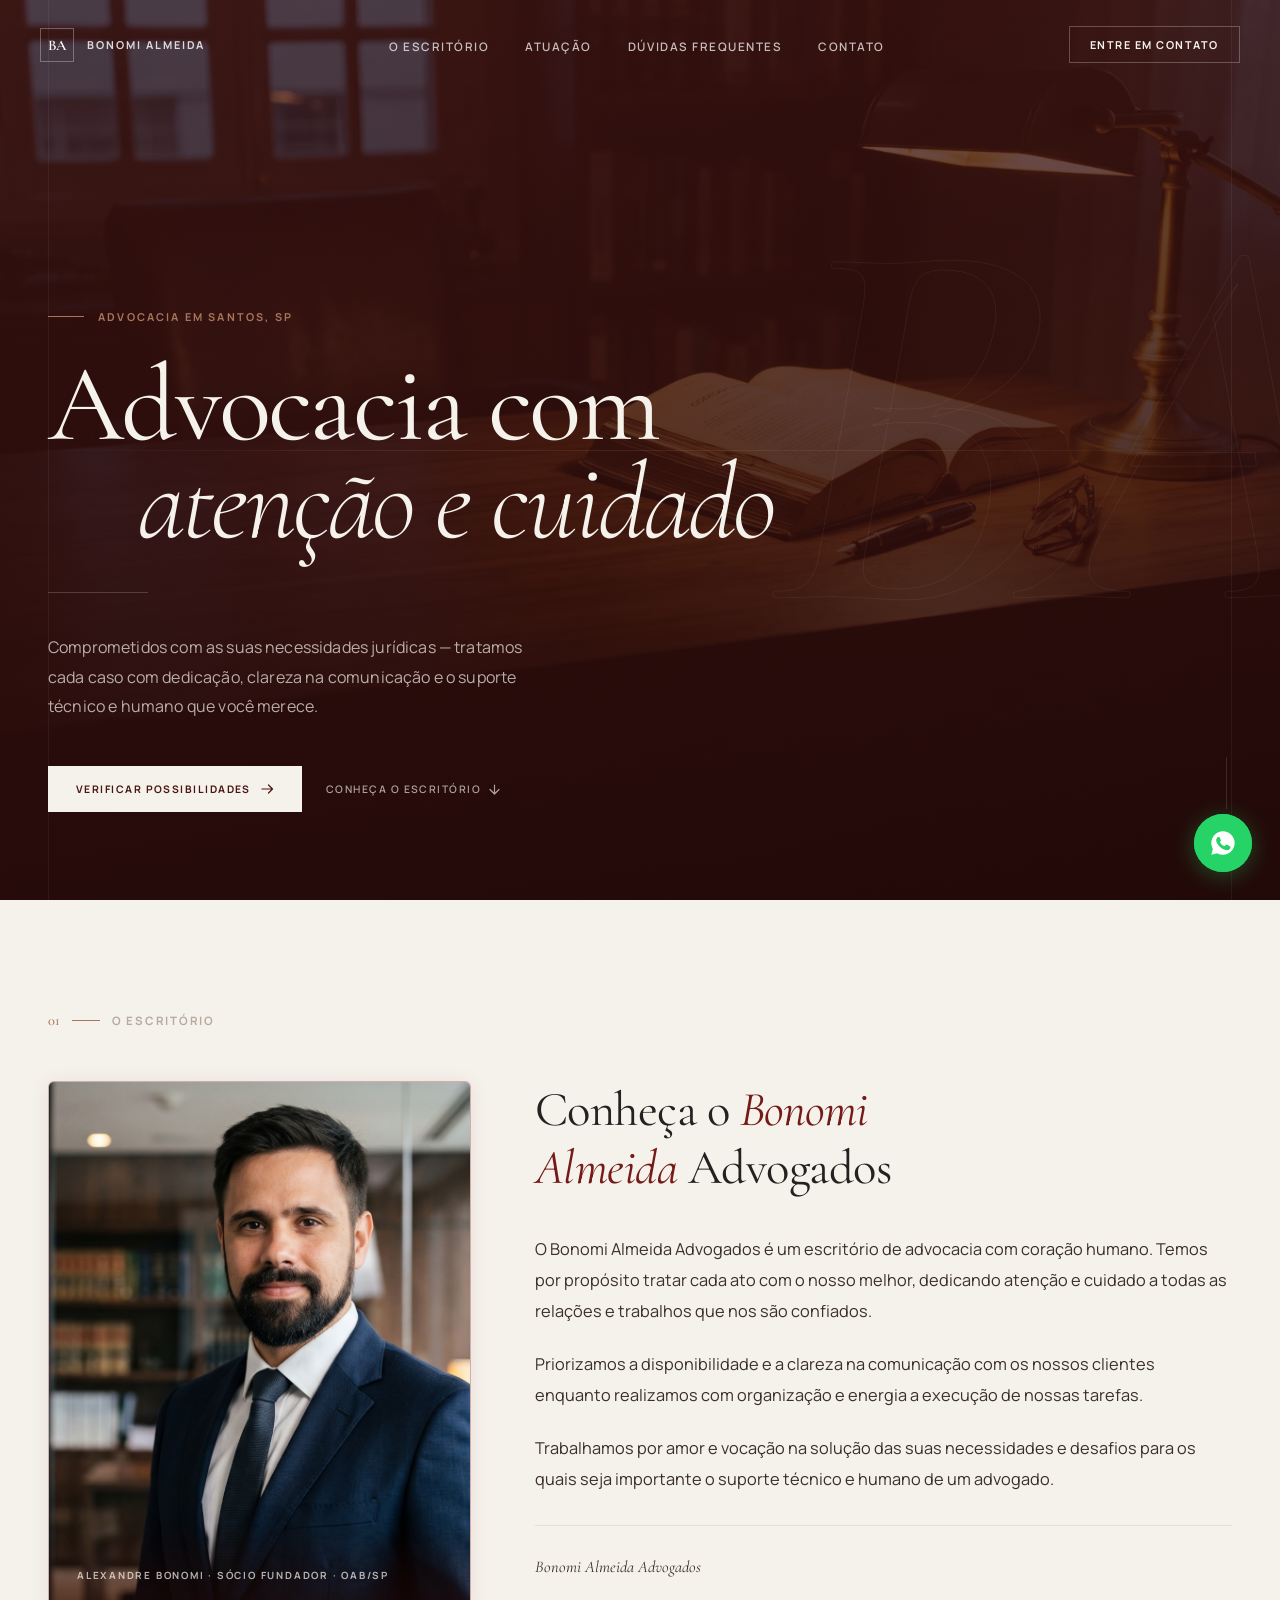
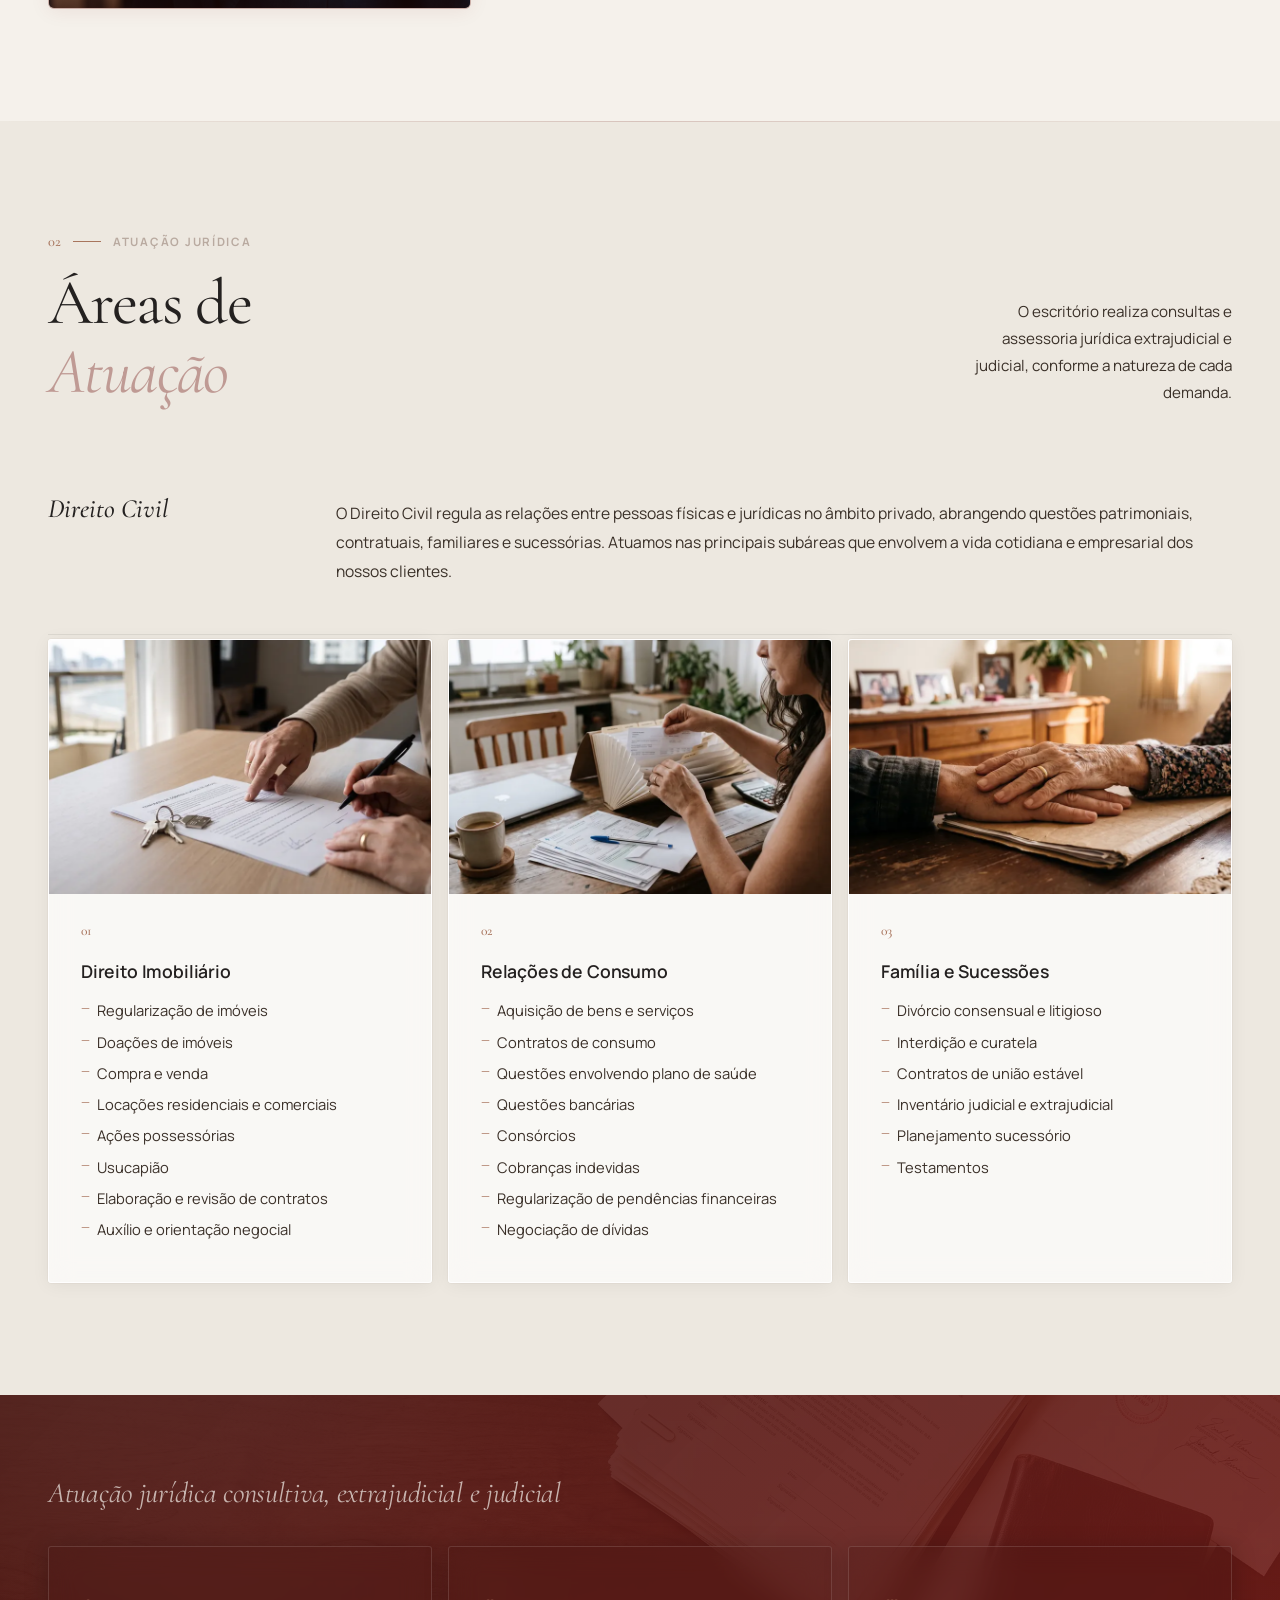
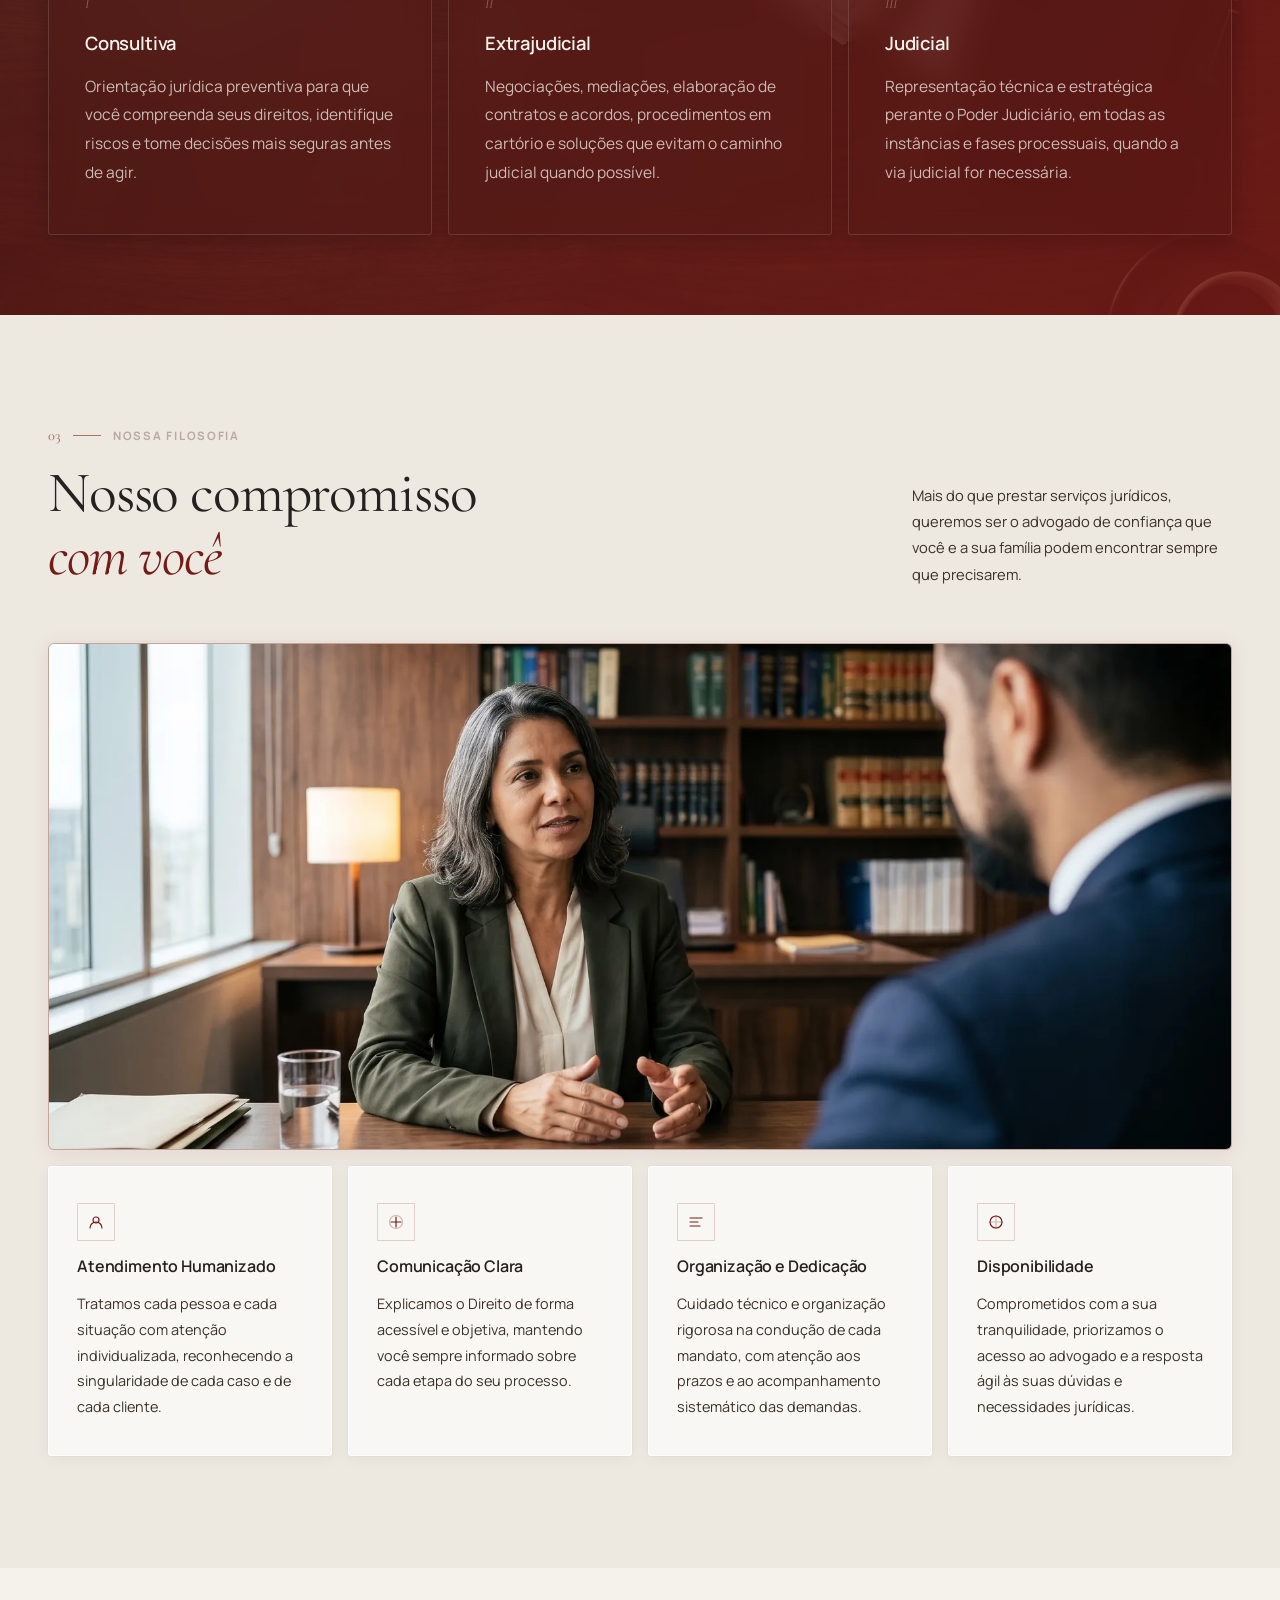
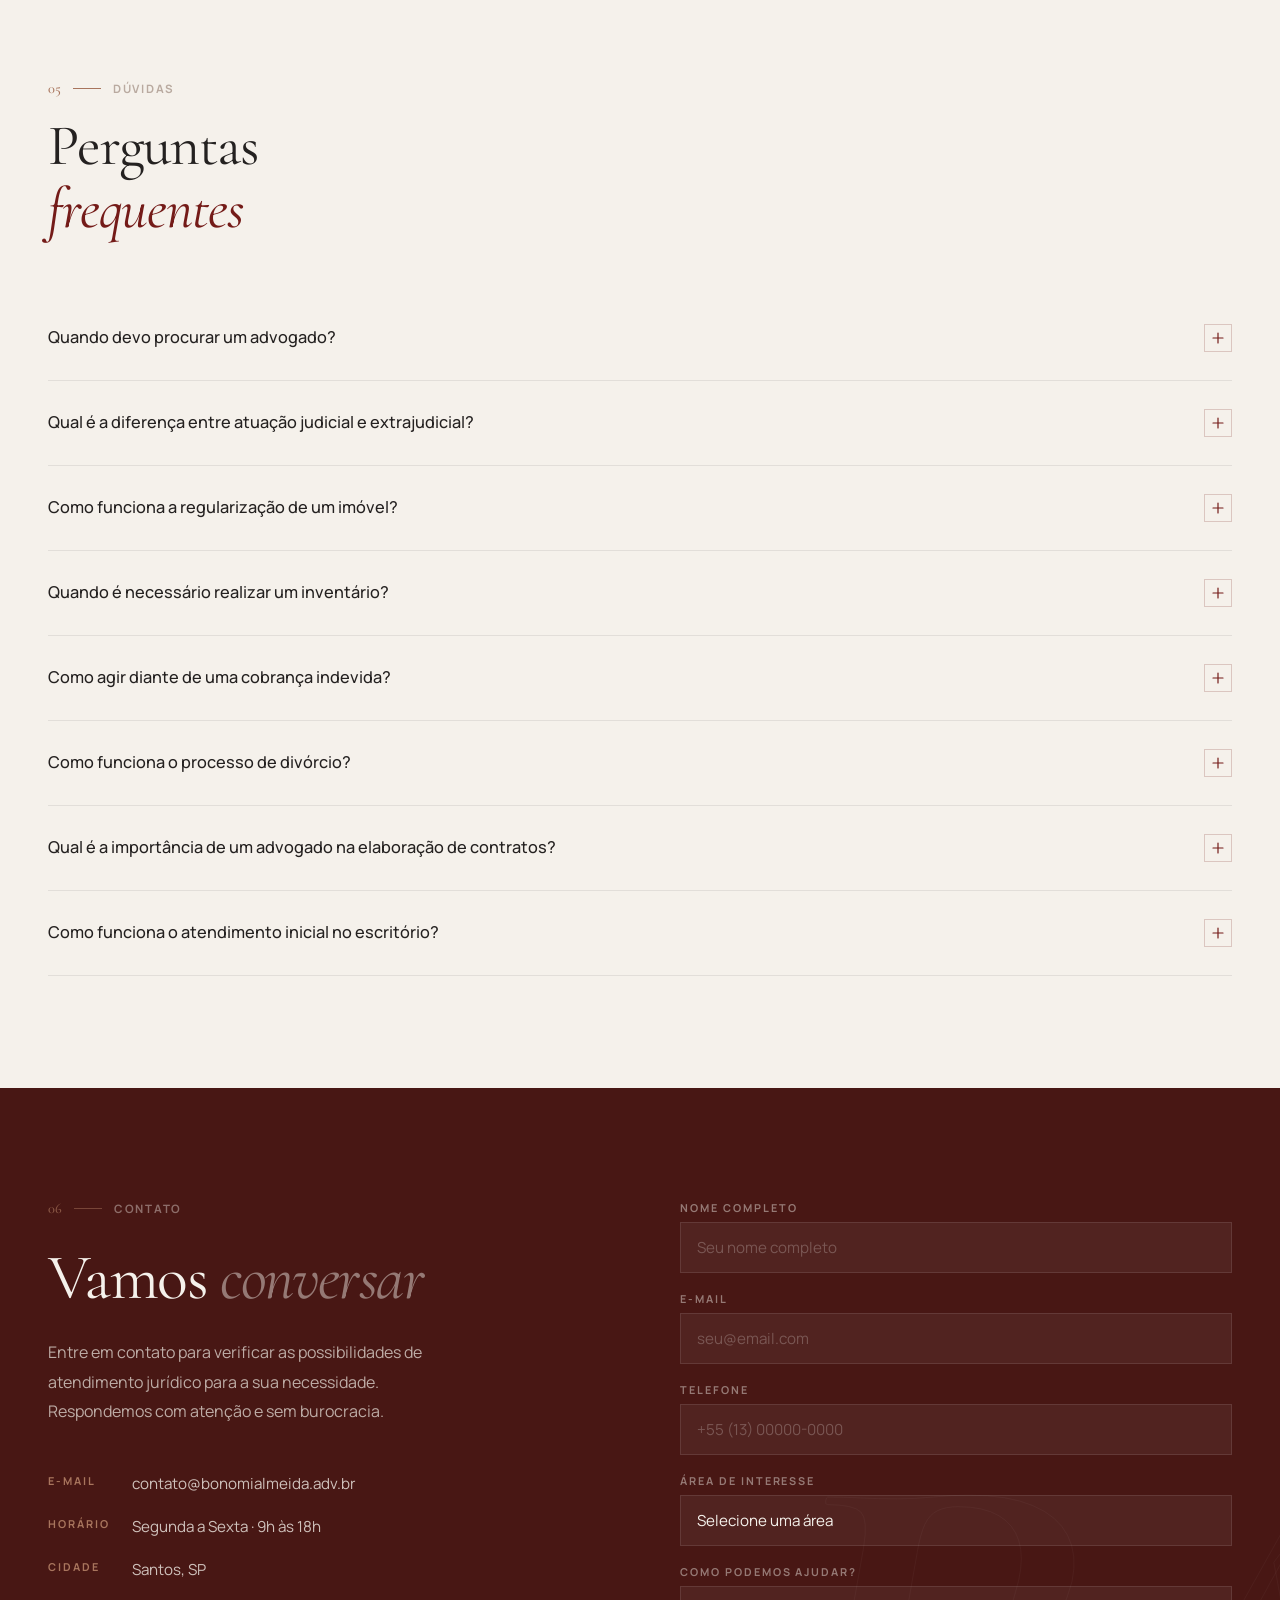
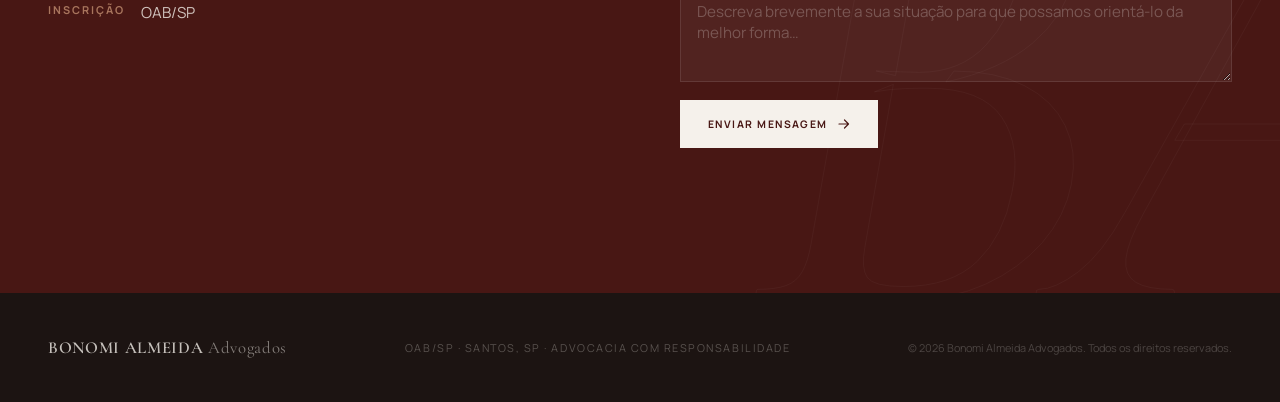
==== index.html @ c3cad50d "Inserir imagens humanizadas no hero, áreas de atuação, modalidades e compromisso - Hero e faixa de m" ====
<!DOCTYPE html>
<html lang="pt-BR">
<head>
<meta charset="UTF-8">
<meta name="viewport" content="width=device-width, initial-scale=1.0, viewport-fit=cover">
<title>Bonomi Almeida Advogados | Advocacia em Santos, SP</title>
<meta name="description" content="Bonomi Almeida Advogados — escritório de advocacia em Santos, SP. Atendimento humanizado em Direito Imobiliário, Relações de Consumo, Família, Inventário e Contratos.">
<meta name="robots" content="index, follow">
<link rel="canonical" href="https://pedrolrua013.github.io/bonomi-almeida/">
<!-- Open Graph -->
<meta property="og:type" content="website">
<meta property="og:locale" content="pt_BR">
<meta property="og:site_name" content="Bonomi Almeida Advogados">
<meta property="og:title" content="Bonomi Almeida Advogados | Advocacia em Santos, SP">
<meta property="og:description" content="Escritório de advocacia em Santos, SP com atendimento humanizado. Direito Imobiliário, Relações de Consumo, Família e Sucessões.">
<meta property="og:url" content="https://pedrolrua013.github.io/bonomi-almeida/">
<meta property="og:image" content="https://images.unsplash.com/photo-1589829545856-d10d557cf95f?w=1200&h=630&fit=crop&auto=format&q=80">
<meta property="og:image:width" content="1200">
<meta property="og:image:height" content="630">
<meta property="og:image:alt" content="Bonomi Almeida Advogados — Escritório de advocacia em Santos, SP">
<!-- Twitter Card -->
<meta name="twitter:card" content="summary_large_image">
<meta name="twitter:title" content="Bonomi Almeida Advogados | Advocacia em Santos, SP">
<meta name="twitter:description" content="Escritório de advocacia em Santos, SP com atendimento humanizado em Direito Imobiliário, Família e Sucessões.">
<meta name="twitter:image" content="https://images.unsplash.com/photo-1589829545856-d10d557cf95f?w=1200&h=630&fit=crop&auto=format&q=80">
<!-- Favicons -->
<link rel="icon" type="image/svg+xml" href="favicon.svg">
<link rel="apple-touch-icon" href="favicon.svg">
<meta name="theme-color" content="#741B18">

<link rel="preload" as="image" href="assets/hero-escritorio.webp" type="image/webp">
<link rel="preconnect" href="https://fonts.googleapis.com">
<link rel="preconnect" href="https://fonts.gstatic.com" crossorigin>
<link rel="stylesheet" href="https://fonts.googleapis.com/css2?family=Cormorant+Garamond:ital,wght@0,300;0,400;0,500;0,600;1,300;1,400;1,500;1,600&family=Manrope:wght@300;400;500;600;700&display=swap">

<style>
/* ================================
   BONOMI ALMEIDA — DESIGN SYSTEM
   Paleta: Ivory · Burgundy · Charcoal
   Tipografia: Cormorant Garamond + Manrope
   Layout: arquitetônico editorial, single-theme
================================ */
:root {
  --ivory:    #F5F1EB;
  --ivory-dk: #EDE8E0;
  --ivory-dd: #E2DAD0;
  --burg:     #741B18;
  --wine:     #481714;
  --dark:     #2A1F1E;
  --charcoal: #242120;
  --taupe:    #B9AAA0;
  --copper:   #A8755D;
  --body-txt: #3a3028;
  --white:    #ffffff;

  --display: 'Cormorant Garamond', Georgia, 'Times New Roman', serif;
  --sans:    'Manrope', -apple-system, system-ui, sans-serif;

  background: var(--ivory);
  color: var(--charcoal);
  color-scheme: light;
}

*, *::before, *::after { box-sizing: border-box; margin: 0; padding: 0; }
html { scroll-behavior: smooth; }
body {
  font-family: var(--sans);
  background: var(--ivory);
  color: var(--charcoal);
  overflow-x: hidden;
  -webkit-font-smoothing: antialiased;
}
img { max-width: 100%; display: block; }

/* Status-bar painting under fixed nav */
body::before {
  content: '';
  position: fixed;
  inset: 0 0 auto;
  height: env(safe-area-inset-top, 0px);
  background: var(--wine);
  z-index: 200;
}

/* ——————————————————————————
   NAV
—————————————————————————— */
.nav {
  position: fixed;
  top: env(safe-area-inset-top, 0px);
  left: 0; right: 0;
  z-index: 100;
  padding: 26px max(40px, env(safe-area-inset-left, 0px));
  display: flex;
  align-items: center;
  justify-content: space-between;
  transition: background .55s cubic-bezier(.4,0,.2,1), padding .35s ease, box-shadow .55s ease;
}
.nav.scrolled {
  background: var(--wine);
  padding-block: 16px;
  box-shadow: 0 1px 0 rgba(255,255,255,.06);
}
.nav-logo {
  display: flex; align-items: center; gap: 13px;
  text-decoration: none;
  opacity: 0;
  animation: fadeIn .8s ease .2s forwards;
}
.nav-monogram {
  width: 34px; height: 34px;
  border: 1px solid rgba(255,255,255,.3);
  display: grid; place-items: center;
  font-family: var(--display);
  font-size: .92rem; font-weight: 600;
  color: var(--white); letter-spacing: -.01em; flex-shrink: 0;
}
.nav-name {
  font-family: var(--sans);
  font-size: .68rem; font-weight: 700;
  letter-spacing: .18em; text-transform: uppercase;
  color: rgba(255,255,255,.82);
}
.nav-links {
  display: flex; align-items: center; gap: 36px; list-style: none;
  opacity: 0; animation: fadeIn .8s ease .4s forwards;
}
.nav-links a {
  font-size: .73rem; font-weight: 600;
  letter-spacing: .13em; text-transform: uppercase;
  color: rgba(255,255,255,.72); text-decoration: none;
  transition: color .3s;
}
.nav-links a:hover { color: var(--white); }
.nav-contact {
  display: inline-flex; align-items: center; gap: 9px;
  font-size: .68rem; font-weight: 700;
  letter-spacing: .14em; text-transform: uppercase;
  color: var(--ivory);
  border: 1px solid rgba(255,255,255,.25);
  padding: 10px 20px; text-decoration: none;
  transition: all .3s;
  opacity: 0; animation: fadeIn .8s ease .5s forwards;
}
.nav-contact:hover { background: var(--ivory); color: var(--wine); border-color: var(--ivory); }
.nav-burger {
  display: none; flex-direction: column; gap: 5px;
  cursor: pointer; padding: 4px;
  background: none; border: none;
}
.nav-burger span { width: 22px; height: 1px; background: var(--white); display: block; transition: all .3s; }

/* ——————————————————————————
   HERO
—————————————————————————— */
.hero {
  position: relative;
  min-height: 100svh;
  background:
    linear-gradient(170deg, rgba(72,23,20,.70) 0%, rgba(36,10,9,.94) 100%),
    url('assets/hero-escritorio.webp') 72% center/cover no-repeat;
  display: flex; flex-direction: column; justify-content: flex-end;
  overflow: hidden;
  padding: 0 max(48px, env(safe-area-inset-left, 0px));
  padding-bottom: 88px;
}
.hero::before {
  content: '';
  position: absolute; top: 0; bottom: 0;
  left: max(48px, env(safe-area-inset-left, 0px));
  width: 1px; background: rgba(255,255,255,.055);
}
.hero::after {
  content: '';
  position: absolute; top: 0; bottom: 0;
  right: max(48px, env(safe-area-inset-right, 0px));
  width: 1px; background: rgba(255,255,255,.055);
}
.hero-bg-type {
  position: absolute; top: 50%; right: -4%;
  transform: translateY(-55%);
  font-family: var(--display);
  font-size: clamp(260px, 42vw, 680px);
  font-weight: 600; font-style: italic;
  color: transparent;
  -webkit-text-stroke: 1px rgba(255,255,255,.055);
  line-height: .88; letter-spacing: -.05em;
  user-select: none; pointer-events: none;
  opacity: 0;
  animation: bgReveal 2.2s cubic-bezier(.4,0,.2,1) .1s forwards;
}
@keyframes bgReveal {
  0%   { opacity: 0; transform: translateY(-55%) scale(.92); }
  100% { opacity: 1; transform: translateY(-55%) scale(1); }
}
.hero-accent-line {
  position: absolute; top: 50%; left: 0; right: 0;
  height: 1px;
  background: linear-gradient(90deg, transparent 0%, rgba(168,117,93,.18) 30%, rgba(168,117,93,.18) 70%, transparent 100%);
  transform-origin: left; transform: scaleX(0);
  animation: lineReveal 1.4s cubic-bezier(.4,0,.2,1) 1s forwards;
}
@keyframes lineReveal { to { transform: scaleX(1); } }

.hero-content { position: relative; z-index: 2; max-width: 960px; }

.hero-eyebrow {
  display: flex; align-items: center; gap: 14px; margin-bottom: 32px;
  opacity: 0; animation: slideUp .8s ease .55s forwards;
}
.eyebrow-bar { width: 36px; height: 1px; background: var(--copper); }
.eyebrow-text {
  font-size: .68rem; font-weight: 700;
  letter-spacing: .2em; text-transform: uppercase; color: var(--copper);
}

.hero-headline {
  font-family: var(--display);
  font-size: clamp(3.2rem, 8.5vw, 8rem);
  font-weight: 400; line-height: .9;
  color: var(--ivory); letter-spacing: -.025em;
  text-wrap: balance;
  opacity: 0; animation: slideUp 1.1s cubic-bezier(.4,0,.2,1) .7s forwards;
}
.hero-headline em {
  font-style: italic; font-weight: 300;
  display: block;
  padding-left: clamp(2rem, 7vw, 9rem);
}

.hero-rule {
  width: 100px; height: 1px;
  background: rgba(255,255,255,.18);
  margin: 40px 0;
  opacity: 0; animation: slideUp .8s ease .9s forwards;
}
.hero-body {
  max-width: 500px;
  font-size: 1rem; font-weight: 400;
  line-height: 1.85; color: rgba(245,241,235,.70);
  letter-spacing: .01em;
  opacity: 0; animation: slideUp .8s ease 1s forwards;
}
.hero-cta {
  display: flex; align-items: center; gap: 24px;
  margin-top: 44px;
  opacity: 0; animation: slideUp .8s ease 1.1s forwards;
  flex-wrap: wrap;
}
.btn-fill {
  display: inline-flex; align-items: center; gap: 10px;
  font-size: .65rem; font-weight: 700;
  letter-spacing: .14em; text-transform: uppercase;
  color: var(--wine); background: var(--ivory);
  padding: 16px 28px; text-decoration: none;
  transition: background .3s, transform .3s;
}
.btn-fill:hover { background: var(--white); transform: translateY(-1px); }
.btn-ghost-hero {
  display: inline-flex; align-items: center; gap: 8px;
  font-size: .65rem; font-weight: 600;
  letter-spacing: .14em; text-transform: uppercase;
  color: rgba(245,241,235,.65); text-decoration: none;
  transition: color .3s;
}
.btn-ghost-hero:hover { color: var(--ivory); }

.hero-scroll {
  position: absolute;
  right: max(48px, env(safe-area-inset-right, 0px)); bottom: 40px;
  display: flex; flex-direction: column; align-items: center; gap: 10px;
  opacity: 0; animation: fadeIn .8s ease 1.4s forwards;
}
.scroll-label {
  font-size: .52rem; letter-spacing: .22em;
  text-transform: uppercase; color: rgba(255,255,255,.28);
  writing-mode: vertical-rl;
}
.scroll-track {
  width: 1px; height: 52px;
  background: rgba(255,255,255,.12);
  position: relative; overflow: hidden;
}
.scroll-track::after {
  content: '';
  position: absolute; top: -100%; left: 0;
  width: 100%; height: 100%; background: var(--copper);
  animation: trackPulse 2s ease-in-out 1.6s infinite;
}
@keyframes trackPulse { 0%{top:-100%} 100%{top:100%} }
@keyframes slideUp {
  from { opacity: 0; transform: translateY(28px); }
  to   { opacity: 1; transform: translateY(0); }
}
@keyframes fadeIn { from{opacity:0} to{opacity:1} }

/* ——————————————————————————
   LAYOUT UTILITIES
—————————————————————————— */
.band {
  padding-block: 112px;
  padding-left:  max(48px, env(safe-area-inset-left, 0px));
  padding-right: max(48px, env(safe-area-inset-right, 0px));
}
.band--sm { padding-block: 80px; }
.inner { max-width: 1200px; margin-inline: auto; }

.sec-label {
  display: flex; align-items: center; gap: 12px; margin-bottom: 0;
}
.sec-num {
  font-family: var(--display);
  font-size: .9rem; font-weight: 500; color: var(--copper);
}
.sec-rule { width: 28px; height: 1px; background: var(--copper); }
.sec-tag {
  font-size: .72rem; font-weight: 700;
  letter-spacing: .15em; text-transform: uppercase; color: var(--taupe);
}

/* ——————————————————————————
   ABOUT
—————————————————————————— */
.about { background: var(--ivory); }

.about-grid {
  display: grid;
  grid-template-columns: 1fr 1.65fr;
  gap: 64px; align-items: start;
  margin-top: 52px;
}

/* About photo panel */
.about-visual {
  position: relative; overflow: hidden;
  aspect-ratio: 4/5; max-height: 560px;
  background: var(--ivory-dk);
  border: 1px solid rgba(116,27,24,.28);
  border-radius: 6px;
  box-shadow: 0 2px 20px rgba(116,27,24,.08);
}
.about-visual img {
  width: 100%; height: 100%;
  object-fit: cover; object-position: 68% 12%;
  display: block;
  transition: transform .7s cubic-bezier(.4,0,.2,1);
}
.about-visual:hover img { transform: scale(1.04); }
.about-visual-caption {
  position: absolute; bottom: 0; left: 0; right: 0;
  padding: 40px 28px 24px;
  background: linear-gradient(to top, rgba(36,10,9,.6) 0%, transparent 100%);
  z-index: 1;
}
.about-visual-tag {
  font-size: .62rem; font-weight: 700;
  letter-spacing: .18em; text-transform: uppercase;
  color: rgba(245,241,235,.72);
}

.about-right { display: flex; flex-direction: column; gap: 0; }
.about-quote {
  font-family: var(--display);
  font-size: clamp(2.2rem, 3.8vw, 3.4rem);
  font-weight: 400; line-height: 1.2;
  color: var(--charcoal); letter-spacing: -.01em;
  text-wrap: balance;
}
.about-quote em { font-style: italic; color: var(--burg); }

.about-copy { display: flex; flex-direction: column; gap: 22px; margin-top: 36px; }
.about-copy p {
  font-size: 1.02rem; line-height: 1.9; color: var(--body-txt);
}
.about-sig {
  margin-top: 8px; padding-top: 26px;
  border-top: 1px solid rgba(185,170,160,.28);
  font-family: var(--display);
  font-size: 1.05rem; font-style: italic; color: var(--charcoal);
}

/* ——————————————————————————
   ATUAÇÃO
—————————————————————————— */
.practice { background: var(--ivory-dk); position: relative; overflow: hidden; }
.practice::before {
  content: '';
  position: absolute; top: 0; left: 0; right: 0; height: 1px;
  background: linear-gradient(90deg, transparent, rgba(116,27,24,.18), transparent);
}

.practice-hd {
  display: flex; justify-content: space-between; align-items: flex-end;
  margin-bottom: 52px; flex-wrap: wrap; gap: 24px;
}
.practice-title {
  font-family: var(--display);
  font-size: clamp(2.6rem, 5vw, 4.4rem);
  font-weight: 400; color: var(--charcoal);
  line-height: 1.08; letter-spacing: -.025em; text-wrap: balance;
}
.practice-title em { font-style: italic; color: rgba(116,27,24,.38); }
.practice-intro {
  max-width: 280px; font-size: .95rem; line-height: 1.78;
  color: var(--body-txt); text-align: right;
}

/* H3 Civil intro block */
.civil-intro {
  padding: 36px 0 48px;
  border-bottom: 1px solid rgba(0,0,0,.07);
  margin-bottom: 0;
}
.civil-intro-inner {
  display: grid; grid-template-columns: 240px 1fr; gap: 48px; align-items: start;
}
.civil-heading {
  font-family: var(--display);
  font-size: 1.65rem; font-weight: 500; font-style: italic;
  color: var(--charcoal);
  line-height: 1.1;
}
.civil-desc {
  font-size: .98rem; line-height: 1.85;
  color: var(--body-txt);
  padding-top: 4px;
}

/* H4 practice grid */
.practice-list {
  display: grid; grid-template-columns: repeat(3, 1fr);
  gap: 16px; margin-top: 4px;
}
.pa-item {
  padding: 40px 32px;
  background: rgba(255,255,255,.68);
  backdrop-filter: blur(12px);
  -webkit-backdrop-filter: blur(12px);
  border: 1px solid rgba(255,255,255,.88);
  box-shadow: 0 2px 18px rgba(0,0,0,.06), 0 0 0 0.5px rgba(185,170,160,.18);
  border-radius: 3px;
  transition: background .35s, box-shadow .35s, transform .3s;
  cursor: default; position: relative;
}
.pa-item::after {
  content: '';
  position: absolute; bottom: 0; left: 0; right: 0;
  height: 0; background: var(--burg);
  border-radius: 0 0 3px 3px;
  transition: height .4s cubic-bezier(.4,0,.2,1);
}
.pa-item:hover {
  background: rgba(255,255,255,.92);
  box-shadow: 0 6px 28px rgba(0,0,0,.1), 0 0 0 0.5px rgba(116,27,24,.15);
  transform: translateY(-3px);
}
.pa-item:hover::after { height: 3px; }

.pa-media {
  margin: -40px -32px 28px;
  aspect-ratio: 3/2; overflow: hidden;
  border-radius: 3px 3px 0 0;
  background: var(--ivory-dd);
}
.pa-media img {
  width: 100%; height: 100%;
  object-fit: cover; display: block;
  transition: transform .7s cubic-bezier(.4,0,.2,1);
}
.pa-item:hover .pa-media img { transform: scale(1.04); }

.pa-num {
  font-family: var(--display);
  font-size: .85rem; font-weight: 500; color: var(--copper);
  margin-bottom: 22px; display: block;
}
.pa-name {
  font-family: var(--sans);
  font-size: 1.1rem; font-weight: 600;
  color: var(--charcoal); line-height: 1.2; margin-bottom: 14px;
  letter-spacing: -.01em;
}
.pa-list {
  list-style: none; display: flex; flex-direction: column; gap: 7px;
  margin-top: 16px;
}
.pa-list li {
  font-size: .92rem; line-height: 1.65;
  color: var(--body-txt);
  padding-left: 16px; position: relative;
}
.pa-list li::before {
  content: '—';
  position: absolute; left: 0;
  color: var(--copper);
  font-size: .72rem;
}

/* ——————————————————————————
   ATUAÇÃO CONSULTIVA STRIP
—————————————————————————— */
.modalities {
  background:
    linear-gradient(135deg, rgba(72,23,20,.92) 0%, rgba(116,27,24,.88) 100%),
    url('assets/modalidades-mesa.webp') center/cover no-repeat;
}
.mod-grid {
  display: grid; grid-template-columns: repeat(3, 1fr); gap: 16px;
}
.mod-item {
  background: rgba(72,23,20,.32);
  backdrop-filter: blur(14px);
  -webkit-backdrop-filter: blur(14px);
  border: 1px solid rgba(255,255,255,.13);
  box-shadow: 0 4px 24px rgba(0,0,0,.22);
  border-radius: 3px;
  padding: 48px 36px;
  transition: background .3s, transform .3s, box-shadow .3s;
}
.mod-item:hover {
  background: rgba(72,23,20,.52);
  transform: translateY(-3px);
  box-shadow: 0 8px 32px rgba(0,0,0,.32);
}
.mod-num {
  font-family: var(--display);
  font-size: .85rem; font-weight: 500; font-style: italic;
  color: rgba(168,117,93,.72); margin-bottom: 20px; display: block;
}
.mod-name {
  font-family: var(--sans);
  font-size: 1.15rem; font-weight: 600;
  color: var(--ivory); line-height: 1.2; margin-bottom: 18px;
  letter-spacing: -.01em;
}
.mod-desc {
  font-size: .97rem; line-height: 1.85; color: rgba(245,241,235,.75);
}

/* ——————————————————————————
   COMPROMISSO
—————————————————————————— */
.commit { background: var(--ivory-dk); }
.commit-hd {
  display: flex; justify-content: space-between; align-items: flex-end;
  margin-bottom: 56px; flex-wrap: wrap; gap: 24px;
}
.commit-title {
  font-family: var(--display);
  font-size: clamp(2.2rem, 4.5vw, 3.8rem);
  font-weight: 400; color: var(--charcoal);
  letter-spacing: -.02em; line-height: 1.08;
}
.commit-title em { font-style: italic; color: var(--burg); }
.commit-lead {
  max-width: 320px; font-size: .92rem; line-height: 1.78; color: var(--body-txt);
}
.commit-visual {
  position: relative; overflow: hidden;
  aspect-ratio: 21/9; margin: 0 0 16px;
  border: 1px solid rgba(116,27,24,.28);
  border-radius: 6px;
  box-shadow: 0 2px 20px rgba(116,27,24,.08);
  background: var(--ivory-dd);
}
.commit-visual img {
  width: 100%; height: 100%;
  object-fit: cover; object-position: 50% 38%;
  display: block;
  transition: transform .7s cubic-bezier(.4,0,.2,1);
}
.commit-visual:hover img { transform: scale(1.03); }
.commit-grid {
  display: grid; grid-template-columns: repeat(4, 1fr); gap: 16px;
}
.commit-item {
  background: rgba(255,255,255,.65);
  backdrop-filter: blur(10px);
  -webkit-backdrop-filter: blur(10px);
  border: 1px solid rgba(255,255,255,.86);
  box-shadow: 0 2px 16px rgba(0,0,0,.05), 0 0 0 0.5px rgba(185,170,160,.15);
  border-radius: 3px;
  padding: 36px 28px;
  display: flex; flex-direction: column; gap: 14px;
  transition: box-shadow .3s, transform .3s, background .3s;
}
.commit-item:hover {
  background: rgba(255,255,255,.9);
  box-shadow: 0 6px 24px rgba(0,0,0,.09);
  transform: translateY(-3px);
}
.commit-icon {
  width: 38px; height: 38px;
  border: 1px solid rgba(116,27,24,.18);
  display: grid; place-items: center; flex-shrink: 0;
}
.commit-head {
  font-family: var(--sans);
  font-size: 1rem; font-weight: 600; color: var(--charcoal);
  letter-spacing: -.01em;
}
.commit-text {
  font-size: .9rem; line-height: 1.78; color: var(--body-txt);
}


/* ——————————————————————————
   SÓCIO
—————————————————————————— */
.partner { background: var(--ivory-dk); }
.partner-grid {
  display: grid;
  grid-template-columns: 5fr 6fr;
  gap: clamp(48px, 7vw, 96px);
  align-items: center;
}
.partner-photo-wrap {
  position: relative;
  aspect-ratio: 3 / 4;
  max-height: 560px;
  overflow: hidden;
}
.partner-photo-wrap::before {
  content: '';
  position: absolute;
  inset: -14px 14px 14px -14px;
  border: 1px solid rgba(116,27,24,.22);
  z-index: -1;
  pointer-events: none;
}
.partner-photo-wrap img {
  width: 100%; height: 100%;
  object-fit: cover;
  object-position: 68% 12%;
  display: block;
  transition: transform .8s cubic-bezier(.4,0,.2,1);
}
.partner-photo-wrap:hover img { transform: scale(1.03); }
.partner-badge {
  position: absolute;
  bottom: 0; left: 0; right: 0;
  padding: 60px 28px 26px;
  background: linear-gradient(to top, rgba(36,10,9,.88) 0%, rgba(36,10,9,.3) 60%, transparent 100%);
}
.partner-badge-name {
  display: block;
  font-family: var(--display);
  font-size: 1.35rem; font-weight: 500;
  color: var(--ivory); letter-spacing: -.01em;
  line-height: 1.2; margin-bottom: 5px;
}
.partner-badge-role {
  display: block;
  font-size: .65rem; font-weight: 700;
  letter-spacing: .18em; text-transform: uppercase;
  color: rgba(245,241,235,.62);
}
.partner-name {
  font-family: var(--display);
  font-size: clamp(2.4rem, 4.5vw, 4rem);
  font-weight: 400; color: var(--charcoal);
  letter-spacing: -.025em; line-height: 1.07;
  margin-bottom: 10px;
}
.partner-name em { font-style: italic; color: var(--burg); }
.partner-role-tag {
  font-size: .72rem; font-weight: 700;
  letter-spacing: .18em; text-transform: uppercase;
  color: var(--copper); margin-bottom: 32px; display: block;
}
.partner-copy { display: flex; flex-direction: column; gap: 16px; margin-top: 28px; }
.partner-copy p { font-size: 1rem; line-height: 1.78; color: var(--body-txt); }

/* ——————————————————————————
   FAQ
—————————————————————————— */
.faq { background: var(--ivory); }
.faq-hd { margin-bottom: 56px; }
.faq-title {
  font-family: var(--display);
  font-size: clamp(2.4rem, 4.5vw, 4rem);
  font-weight: 400; color: var(--charcoal);
  letter-spacing: -.02em; line-height: 1.08;
  margin-top: 18px; text-wrap: balance;
}
.faq-title em { font-style: italic; color: var(--burg); }

.faq-list { display: flex; flex-direction: column; }

.faq-item {
  border-bottom: 1px solid rgba(0,0,0,.08);
}
.faq-q {
  display: flex; justify-content: space-between; align-items: center;
  gap: 24px; padding: 28px 0;
  cursor: pointer; background: none; border: none;
  text-align: left; width: 100%; color: inherit;
  font-family: var(--sans);
}
.faq-q-text {
  font-family: var(--sans);
  font-size: 1.02rem; font-weight: 500;
  color: var(--charcoal); line-height: 1.4;
  transition: color .25s;
}
.faq-item.open .faq-q-text { color: var(--burg); }
.faq-icon {
  flex-shrink: 0;
  width: 28px; height: 28px;
  border: 1px solid rgba(116,27,24,.2);
  display: grid; place-items: center;
  color: var(--burg); transition: transform .35s, border-color .25s;
}
.faq-item.open .faq-icon { transform: rotate(45deg); border-color: var(--burg); }

.faq-a {
  max-height: 0; overflow: hidden;
  transition: max-height .4s cubic-bezier(.4,0,.2,1);
}
.faq-a-inner {
  padding-bottom: 28px; max-width: 760px;
  font-size: 1rem; line-height: 1.9;
  color: var(--body-txt);
}

/* ——————————————————————————
   CONTATO
—————————————————————————— */
.contact { background: var(--wine); position: relative; overflow: hidden; }
.contact::before {
  content: 'BA';
  position: absolute; right: -10%; bottom: -15%;
  font-family: var(--display);
  font-size: 50vw; font-weight: 600; font-style: italic;
  color: transparent;
  -webkit-text-stroke: 1px rgba(255,255,255,.035);
  pointer-events: none; line-height: 1;
  letter-spacing: -.06em; user-select: none;
}
.contact-grid {
  position: relative; z-index: 1;
  display: grid; grid-template-columns: 1fr 1fr;
  gap: 80px; align-items: start;
}
.contact-left h2 {
  font-family: var(--display);
  font-size: clamp(2.6rem, 5vw, 4.5rem);
  font-weight: 400; color: var(--ivory);
  line-height: 1.02; letter-spacing: -.025em;
  text-wrap: balance; margin-block: 28px 28px;
}
.contact-left h2 em { font-style: italic; color: rgba(245,241,235,.45); }
.contact-lead {
  font-size: 1rem; line-height: 1.85;
  color: rgba(245,241,235,.68); max-width: 380px; margin-bottom: 44px;
}
.contact-items { display: flex; flex-direction: column; gap: 18px; }
.ci { display: flex; align-items: flex-start; gap: 16px; }
.ci-lbl {
  font-size: .68rem; font-weight: 700;
  letter-spacing: .18em; text-transform: uppercase;
  color: var(--copper); min-width: 68px; padding-top: 2px;
}
.ci-val { font-size: .95rem; line-height: 1.65; color: rgba(245,241,235,.78); }

.contact-form { display: flex; flex-direction: column; gap: 18px; }
.fg { display: flex; flex-direction: column; gap: 7px; }
.flabel {
  font-size: .68rem; font-weight: 700;
  letter-spacing: .18em; text-transform: uppercase;
  color: rgba(245,241,235,.45);
}
.finput {
  background: rgba(255,255,255,.05);
  border: 1px solid rgba(255,255,255,.1);
  padding: 14px 16px;
  font-family: var(--sans); font-size: .95rem; color: var(--ivory);
  outline: none; -webkit-appearance: none; appearance: none;
  border-radius: 0; width: 100%; transition: border-color .3s;
}
.finput::placeholder { color: rgba(245,241,235,.25); }
.finput:focus { border-color: rgba(168,117,93,.5); }
option { background: var(--wine); color: var(--ivory); }
textarea.finput { resize: vertical; min-height: 96px; }
.btn-send {
  display: inline-flex; align-items: center; gap: 10px;
  font-size: .65rem; font-weight: 700;
  letter-spacing: .14em; text-transform: uppercase;
  color: var(--wine); background: var(--ivory);
  border: none; padding: 17px 28px; cursor: pointer;
  transition: background .3s, transform .3s;
  align-self: flex-start; font-family: var(--sans);
}
.btn-send:hover { background: var(--white); transform: translateY(-1px); }
#form-msg {
  font-size: .78rem; color: rgba(245,241,235,.6); min-height: 1.2em;
}

/* ——————————————————————————
   FOOTER
—————————————————————————— */
footer {
  background: #1C1412;
  padding: 44px max(48px, env(safe-area-inset-left, 0px));
  padding-right: max(48px, env(safe-area-inset-right, 0px));
}
.footer-inner {
  max-width: 1200px; margin-inline: auto;
  display: flex; justify-content: space-between;
  align-items: center; flex-wrap: wrap; gap: 16px;
}
.footer-brand {
  font-family: var(--display);
  font-size: 1.05rem; color: rgba(245,241,235,.48); letter-spacing: .04em;
}
.footer-brand strong { color: rgba(245,241,235,.78); font-weight: 600; }
.footer-oab { font-size: .68rem; letter-spacing: .14em; text-transform: uppercase; color: rgba(245,241,235,.28); }
.footer-copy { font-size: .68rem; color: rgba(245,241,235,.22); }

/* ——————————————————————————
   WHATSAPP FLOAT
—————————————————————————— */
.wa-float {
  position: fixed;
  bottom: max(28px, calc(env(safe-area-inset-bottom, 0px) + 16px));
  right: max(28px, env(safe-area-inset-right, 0px));
  width: 58px; height: 58px;
  background: #25D366;
  border-radius: 50%;
  display: grid; place-items: center;
  text-decoration: none; z-index: 50;
  box-shadow: 0 4px 22px rgba(37,211,102,.32);
  transition: transform .3s cubic-bezier(.4,0,.2,1), box-shadow .3s;
}
.wa-float::before {
  content: '';
  position: absolute; inset: 0; border-radius: 50%;
  background: #25D366;
  animation: waPulse 2.4s ease-out infinite;
}
.wa-float:hover { transform: scale(1.1); box-shadow: 0 6px 30px rgba(37,211,102,.52); }
.wa-float:hover .wa-tip { opacity: 1; transform: translateY(-50%) translateX(0); }
.wa-tip {
  position: absolute;
  right: calc(100% + 14px); top: 50%;
  transform: translateY(-50%) translateX(8px);
  background: var(--charcoal); color: var(--ivory);
  font-size: .62rem; font-weight: 700;
  letter-spacing: .1em; text-transform: uppercase;
  padding: 8px 13px; white-space: nowrap; pointer-events: none;
  opacity: 0; transition: opacity .25s, transform .25s;
}
.wa-float > svg { position: relative; z-index: 1; }
@keyframes waPulse {
  0%   { opacity: .42; transform: scale(1); }
  70%  { opacity: 0;   transform: scale(1.62); }
  100% { opacity: 0;   transform: scale(1.62); }
}

/* ——————————————————————————
   SCROLL REVEAL
—————————————————————————— */
.r {
  opacity: 0; transform: translateY(30px);
  transition: opacity .75s cubic-bezier(.4,0,.2,1), transform .75s cubic-bezier(.4,0,.2,1);
}
.r.in { opacity: 1; transform: none; }
.r.d1 { transition-delay: .12s; }
.r.d2 { transition-delay: .22s; }
.r.d3 { transition-delay: .34s; }

/* ——————————————————————————
   RESPONSIVE
—————————————————————————— */
@media (max-width: 960px) {
  .nav-links, .nav-contact { display: none; }
  .nav-burger { display: flex; }
  .about-grid { grid-template-columns: 1fr; gap: 40px; }
  .about-visual { aspect-ratio: 16/7; max-height: 280px; }
  .practice-hd { flex-direction: column; align-items: flex-start; }
  .practice-intro { text-align: left; }
  .civil-intro-inner { grid-template-columns: 1fr; gap: 16px; }
  .practice-list { grid-template-columns: 1fr 1fr; }
  .mod-grid { grid-template-columns: 1fr; }
  .commit-grid { grid-template-columns: 1fr 1fr; }
  .commit-visual { aspect-ratio: 16/9; }
  .contact-grid { grid-template-columns: 1fr; gap: 48px; }
  .commit-hd { flex-direction: column; align-items: flex-start; }
  .band { padding-block: 80px; }
  .partner-grid { grid-template-columns: 1fr; gap: 40px; }
  .partner-photo-wrap { max-height: 420px; aspect-ratio: 4/3; }
  .partner-photo-wrap::before { display: none; }
}

@media (max-width: 560px) {
  .hero { padding-left: max(24px, env(safe-area-inset-left, 0px)); padding-right: max(24px, env(safe-area-inset-right, 0px)); }
  .band {
    padding-block: 64px;
    padding-left: max(24px, env(safe-area-inset-left, 0px));
    padding-right: max(24px, env(safe-area-inset-right, 0px));
  }
  footer, .nav {
    padding-left: max(24px, env(safe-area-inset-left, 0px));
    padding-right: max(24px, env(safe-area-inset-right, 0px));
  }
  .practice-list { grid-template-columns: 1fr; }
  .commit-grid { grid-template-columns: 1fr; }
  .commit-visual { aspect-ratio: 4/3; }
  .commit-visual img { object-position: 42% 40%; }
  .hero { background-position: center, 78% center; }
  .hero-scroll { display: none; }
  .hero-bg-type { font-size: 65vw; right: -18%; }
  .wa-tip { display: none; }
}

@media (prefers-reduced-motion: reduce) {
  *, *::before, *::after { animation-duration: .01ms !important; transition-duration: .01ms !important; }
  .r { opacity: 1; transform: none; }
  .wa-float::before { animation: none; }
}
</style>

<!-- Mobile nav overlay -->
<div id="mobile-nav" hidden role="dialog" aria-label="Menu de navegação"
  style="position:fixed;inset:0;z-index:90;background:var(--wine);display:flex;flex-direction:column;justify-content:center;padding:48px max(32px,env(safe-area-inset-left,0px));gap:32px;">
  <a href="#sobre" class="mn-link">O Escritório</a>
  <a href="#atuacao" class="mn-link">Atuação</a>
  <a href="#faq" class="mn-link">Dúvidas Frequentes</a>
  <a href="#contato" class="mn-link">Contato</a>
  <a href="#contato" class="btn-fill" style="margin-top:16px;align-self:flex-start">Entre em Contato</a>
</div>
<style>
.mn-link {
  font-family: var(--display);
  font-size: clamp(2rem, 6vw, 3rem); font-weight: 400;
  color: rgba(245,241,235,.82); text-decoration: none;
  letter-spacing: -.01em; transition: color .2s;
}
.mn-link:hover { color: var(--white); }
[hidden] { display: none !important; }
</style>
</head>
<body>

<!-- NAV -->
<nav class="nav" id="nav" role="navigation" aria-label="Navegação principal">
  <a href="#inicio" class="nav-logo" aria-label="Bonomi Almeida Advogados — Página inicial">
    <div class="nav-monogram" aria-hidden="true">BA</div>
    <span class="nav-name">Bonomi Almeida</span>
  </a>
  <ul class="nav-links" role="list">
    <li><a href="#sobre">O Escritório</a></li>
    <li><a href="#atuacao">Atuação</a></li>
    <li><a href="#faq">Dúvidas Frequentes</a></li>
    <li><a href="#contato">Contato</a></li>
  </ul>
  <a href="#contato" class="nav-contact">Entre em Contato</a>
  <button class="nav-burger" id="burger" aria-label="Abrir menu" aria-expanded="false">
    <span></span><span></span><span></span>
  </button>
</nav>

<!-- HERO -->
<section class="hero" id="inicio" aria-labelledby="hero-h1">
  <div class="hero-bg-type" aria-hidden="true">BA</div>
  <div class="hero-accent-line" aria-hidden="true"></div>

  <div class="hero-content">
    <div class="hero-eyebrow">
      <div class="eyebrow-bar" aria-hidden="true"></div>
      <span class="eyebrow-text">Advocacia em Santos, SP</span>
    </div>

    <h1 class="hero-headline" id="hero-h1">
      Advocacia com<br>
      <em>atenção e cuidado</em>
    </h1>

    <div class="hero-rule" aria-hidden="true"></div>

    <p class="hero-body">
      Comprometidos com as suas necessidades jurídicas — tratamos cada caso com dedicação, clareza na comunicação e o suporte técnico e humano que você merece.
    </p>

    <div class="hero-cta">
      <a href="#contato" class="btn-fill">
        Verificar Possibilidades
        <svg width="13" height="10" viewBox="0 0 13 10" fill="none" aria-hidden="true">
          <path d="M7.5 1L11.5 5M11.5 5L7.5 9M11.5 5H1" stroke="currentColor" stroke-width="1.2" stroke-linecap="round" stroke-linejoin="round"/>
        </svg>
      </a>
      <a href="#sobre" class="btn-ghost-hero">
        Conheça o escritório
        <svg width="11" height="11" viewBox="0 0 11 11" fill="none" aria-hidden="true">
          <path d="M5.5 1v9M5.5 10L1 5.5M5.5 10L10 5.5" stroke="currentColor" stroke-width="1.2" stroke-linecap="round" stroke-linejoin="round"/>
        </svg>
      </a>
    </div>
  </div>

  <div class="hero-scroll" aria-hidden="true">
    <div class="scroll-track"></div>
    <span class="scroll-label">Scroll</span>
  </div>
</section>

<!-- H2 — O ESCRITÓRIO -->
<section class="band about" id="sobre" aria-labelledby="h2-sobre">
  <div class="inner">
    <div class="r">
      <div class="sec-label" style="margin-bottom:52px">
        <span class="sec-num">01</span>
        <span class="sec-rule"></span>
        <span class="sec-tag">O Escritório</span>
      </div>
    </div>

    <div class="about-grid">
      <!-- Photo panel -->
      <div class="about-visual r">
        <img
          src="assets/alexandre-bonomi.jpg"
          alt="Alexandre Bonomi, advogado e sócio fundador do Bonomi Almeida Advogados em Santos, SP"
          width="720" height="960"
          loading="lazy">
        <div class="about-visual-caption">
          <span class="about-visual-tag">Alexandre Bonomi · Sócio Fundador · OAB/SP</span>
        </div>
      </div>

      <!-- Quote + copy -->
      <div class="about-right">
        <h2 class="about-quote r" id="h2-sobre">
          Conheça o <em>Bonomi Almeida</em> Advogados
        </h2>

        <div class="about-copy r d1">
          <p>O Bonomi Almeida Advogados é um escritório de advocacia com coração humano. Temos por propósito tratar cada ato com o nosso melhor, dedicando atenção e cuidado a todas as relações e trabalhos que nos são confiados.</p>
          <p>Priorizamos a disponibilidade e a clareza na comunicação com os nossos clientes enquanto realizamos com organização e energia a execução de nossas tarefas.</p>
          <p>Trabalhamos por amor e vocação na solução das suas necessidades e desafios para os quais seja importante o suporte técnico e humano de um advogado.</p>
          <p class="about-sig">Bonomi Almeida Advogados</p>
        </div>
      </div>
    </div>
  </div>
</section>

<!-- H2 — ÁREAS DE ATUAÇÃO -->
<section class="band practice" id="atuacao" aria-labelledby="h2-atuacao">
  <div class="inner">
    <div class="practice-hd r">
      <div>
        <div class="sec-label" style="margin-bottom:18px">
          <span class="sec-num">02</span>
          <span class="sec-rule"></span>
          <span class="sec-tag">Atuação Jurídica</span>
        </div>
        <h2 class="practice-title" id="h2-atuacao">
          Áreas de<br><em>Atuação</em>
        </h2>
      </div>
      <p class="practice-intro">O escritório realiza consultas e assessoria jurídica extrajudicial e judicial, conforme a natureza de cada demanda.</p>
    </div>

    <!-- H3: Direito Civil -->
    <div class="civil-intro r">
      <div class="civil-intro-inner">
        <h3 class="civil-heading">Direito Civil</h3>
        <p class="civil-desc">O Direito Civil regula as relações entre pessoas físicas e jurídicas no âmbito privado, abrangendo questões patrimoniais, contratuais, familiares e sucessórias. Atuamos nas principais subáreas que envolvem a vida cotidiana e empresarial dos nossos clientes.</p>
      </div>
    </div>

    <!-- H4 cards -->
    <div class="practice-list">
      <article class="pa-item r">
        <figure class="pa-media"><img src="assets/area-imobiliario.webp" alt="Casal revisando contrato de compra de imóvel com as chaves sobre a mesa" width="960" height="536" loading="lazy" decoding="async"></figure>
        <span class="pa-num" aria-hidden="true">01</span>
        <h4 class="pa-name">Direito Imobiliário</h4>
        <ul class="pa-list" aria-label="Serviços de Direito Imobiliário">
          <li>Regularização de imóveis</li>
          <li>Doações de imóveis</li>
          <li>Compra e venda</li>
          <li>Locações residenciais e comerciais</li>
          <li>Ações possessórias</li>
          <li>Usucapião</li>
          <li>Elaboração e revisão de contratos</li>
          <li>Auxílio e orientação negocial</li>
        </ul>
      </article>
      <article class="pa-item r d1">
        <figure class="pa-media"><img src="assets/area-consumo.webp" alt="Mulher organizando contas e extratos bancários na mesa da cozinha" width="960" height="536" loading="lazy" decoding="async"></figure>
        <span class="pa-num" aria-hidden="true">02</span>
        <h4 class="pa-name">Relações de Consumo</h4>
        <ul class="pa-list" aria-label="Serviços de Relações de Consumo">
          <li>Aquisição de bens e serviços</li>
          <li>Contratos de consumo</li>
          <li>Questões envolvendo plano de saúde</li>
          <li>Questões bancárias</li>
          <li>Consórcios</li>
          <li>Cobranças indevidas</li>
          <li>Regularização de pendências financeiras</li>
          <li>Negociação de dívidas</li>
        </ul>
      </article>
      <article class="pa-item r d2">
        <figure class="pa-media"><img src="assets/area-familia.webp" alt="Mão de uma senhora sobre a mão do filho, apoiadas em uma pasta de documentos da família" width="960" height="536" loading="lazy" decoding="async"></figure>
        <span class="pa-num" aria-hidden="true">03</span>
        <h4 class="pa-name">Família e Sucessões</h4>
        <ul class="pa-list" aria-label="Serviços de Direito de Família e Sucessões">
          <li>Divórcio consensual e litigioso</li>
          <li>Interdição e curatela</li>
          <li>Contratos de união estável</li>
          <li>Inventário judicial e extrajudicial</li>
          <li>Planejamento sucessório</li>
          <li>Testamentos</li>
        </ul>
      </article>
    </div>
  </div>
</section>

<!-- H2 — CONSULTIVA / EXTRAJUDICIAL / JUDICIAL -->
<section class="band--sm band modalities" aria-labelledby="h2-modalidades">
  <div class="inner">
    <h2 class="r" id="h2-modalidades"
      style="font-family:var(--display);font-size:clamp(1.4rem,2.5vw,1.8rem);font-weight:400;color:rgba(245,241,235,.7);letter-spacing:-.01em;margin-bottom:36px;font-style:italic">
      Atuação jurídica consultiva, extrajudicial e judicial
    </h2>
    <div class="mod-grid">
      <div class="mod-item r">
        <span class="mod-num" aria-hidden="true">I</span>
        <h3 class="mod-name">Consultiva</h3>
        <p class="mod-desc">Orientação jurídica preventiva para que você compreenda seus direitos, identifique riscos e tome decisões mais seguras antes de agir.</p>
      </div>
      <div class="mod-item r d1">
        <span class="mod-num" aria-hidden="true">II</span>
        <h3 class="mod-name">Extrajudicial</h3>
        <p class="mod-desc">Negociações, mediações, elaboração de contratos e acordos, procedimentos em cartório e soluções que evitam o caminho judicial quando possível.</p>
      </div>
      <div class="mod-item r d2">
        <span class="mod-num" aria-hidden="true">III</span>
        <h3 class="mod-name">Judicial</h3>
        <p class="mod-desc">Representação técnica e estratégica perante o Poder Judiciário, em todas as instâncias e fases processuais, quando a via judicial for necessária.</p>
      </div>
    </div>
  </div>
</section>

<!-- H2 — COMPROMISSO -->
<section class="band commit" aria-labelledby="h2-compromisso">
  <div class="inner">
    <div class="commit-hd">
      <div>
        <div class="sec-label r" style="margin-bottom:18px">
          <span class="sec-num">03</span>
          <span class="sec-rule"></span>
          <span class="sec-tag">Nossa Filosofia</span>
        </div>
        <h2 class="commit-title r" id="h2-compromisso">
          Nosso compromisso<br><em>com você</em>
        </h2>
      </div>
      <p class="commit-lead r d1">Mais do que prestar serviços jurídicos, queremos ser o advogado de confiança que você e a sua família podem encontrar sempre que precisarem.</p>
    </div>

    <figure class="commit-visual r">
      <img src="assets/compromisso-atendimento.webp" alt="Advogado ouvindo com atenção uma cliente durante atendimento no escritório" width="1800" height="1005" loading="lazy" decoding="async">
    </figure>
    <div class="commit-grid">
      <div class="commit-item r">
        <div class="commit-icon" aria-hidden="true">
          <svg width="16" height="16" viewBox="0 0 16 16" fill="none">
            <circle cx="8" cy="6" r="3" stroke="var(--burg)" stroke-width="1.2"/>
            <path d="M2 14c0-3.31 2.686-6 6-6s6 2.69 6 6" stroke="var(--burg)" stroke-width="1.2" stroke-linecap="round"/>
          </svg>
        </div>
        <h3 class="commit-head">Atendimento Humanizado</h3>
        <p class="commit-text">Tratamos cada pessoa e cada situação com atenção individualizada, reconhecendo a singularidade de cada caso e de cada cliente.</p>
      </div>
      <div class="commit-item r d1">
        <div class="commit-icon" aria-hidden="true">
          <svg width="16" height="16" viewBox="0 0 16 16" fill="none">
            <path d="M3 8h10M8 3v10" stroke="var(--burg)" stroke-width="1.2" stroke-linecap="round"/>
            <circle cx="8" cy="8" r="6.5" stroke="var(--burg)" stroke-width="1.2" opacity=".3"/>
          </svg>
        </div>
        <h3 class="commit-head">Comunicação Clara</h3>
        <p class="commit-text">Explicamos o Direito de forma acessível e objetiva, mantendo você sempre informado sobre cada etapa do seu processo.</p>
      </div>
      <div class="commit-item r d2">
        <div class="commit-icon" aria-hidden="true">
          <svg width="16" height="16" viewBox="0 0 16 16" fill="none">
            <path d="M2 4h12M2 8h8M2 12h10" stroke="var(--burg)" stroke-width="1.2" stroke-linecap="round"/>
          </svg>
        </div>
        <h3 class="commit-head">Organização e Dedicação</h3>
        <p class="commit-text">Cuidado técnico e organização rigorosa na condução de cada mandato, com atenção aos prazos e ao acompanhamento sistemático das demandas.</p>
      </div>
      <div class="commit-item r d3">
        <div class="commit-icon" aria-hidden="true">
          <svg width="16" height="16" viewBox="0 0 16 16" fill="none">
            <path d="M8 1.5v13M1.5 8h13" stroke="var(--burg)" stroke-width="1.2" stroke-linecap="round" opacity=".3"/>
            <path d="M8 2C4.686 2 2 4.686 2 8s2.686 6 6 6 6-2.686 6-6-2.686-6-6-6z" stroke="var(--burg)" stroke-width="1.2"/>
          </svg>
        </div>
        <h3 class="commit-head">Disponibilidade</h3>
        <p class="commit-text">Comprometidos com a sua tranquilidade, priorizamos o acesso ao advogado e a resposta ágil às suas dúvidas e necessidades jurídicas.</p>
      </div>
    </div>
  </div>
</section>


<!-- H2 — FAQ -->
<section class="band faq" id="faq" aria-labelledby="h2-faq">
  <div class="inner">
    <div class="faq-hd">
      <div class="sec-label r">
        <span class="sec-num">05</span>
        <span class="sec-rule"></span>
        <span class="sec-tag">Dúvidas</span>
      </div>
      <h2 class="faq-title r" id="h2-faq">
        Perguntas<br><em>frequentes</em>
      </h2>
    </div>

    <dl class="faq-list r">

      <div class="faq-item">
        <button class="faq-q" aria-expanded="false" aria-controls="faq1">
          <dt class="faq-q-text">Quando devo procurar um advogado?</dt>
          <div class="faq-icon" aria-hidden="true">
            <svg width="12" height="12" viewBox="0 0 12 12" fill="none"><path d="M6 1v10M1 6h10" stroke="currentColor" stroke-width="1.2" stroke-linecap="round"/></svg>
          </div>
        </button>
        <dd class="faq-a" id="faq1">
          <p class="faq-a-inner">Procure um advogado sempre que uma situação envolver direitos, obrigações, contratos ou conflitos — especialmente antes de assinar documentos importantes, ao enfrentar cobranças indevidas, em separações e inventários, em problemas com imóveis ou com prestadores de serviços. A orientação jurídica preventiva é sempre mais eficiente e menos custosa do que o contencioso.</p>
        </dd>
      </div>

      <div class="faq-item">
        <button class="faq-q" aria-expanded="false" aria-controls="faq2">
          <dt class="faq-q-text">Qual é a diferença entre atuação judicial e extrajudicial?</dt>
          <div class="faq-icon" aria-hidden="true">
            <svg width="12" height="12" viewBox="0 0 12 12" fill="none"><path d="M6 1v10M1 6h10" stroke="currentColor" stroke-width="1.2" stroke-linecap="round"/></svg>
          </div>
        </button>
        <dd class="faq-a" id="faq2">
          <p class="faq-a-inner">A atuação extrajudicial envolve negociações, acordos, elaboração de contratos e procedimentos em cartório — sem necessidade de processo judicial. A atuação judicial ocorre perante o Poder Judiciário, quando o caso exige a intervenção de um juiz. Em muitas situações, a solução extrajudicial é mais rápida, menos onerosa e igualmente eficaz.</p>
        </dd>
      </div>

      <div class="faq-item">
        <button class="faq-q" aria-expanded="false" aria-controls="faq3">
          <dt class="faq-q-text">Como funciona a regularização de um imóvel?</dt>
          <div class="faq-icon" aria-hidden="true">
            <svg width="12" height="12" viewBox="0 0 12 12" fill="none"><path d="M6 1v10M1 6h10" stroke="currentColor" stroke-width="1.2" stroke-linecap="round"/></svg>
          </div>
        </button>
        <dd class="faq-a" id="faq3">
          <p class="faq-a-inner">A regularização imobiliária pode envolver diferentes situações: imóveis sem escritura, registros desatualizados, construções sem averbação, partilhas pendentes, entre outras. O processo varia conforme cada caso e pode tramitar em cartório ou perante o Poder Judiciário. O primeiro passo é sempre a análise individualizada da situação do imóvel para identificar o caminho adequado.</p>
        </dd>
      </div>

      <div class="faq-item">
        <button class="faq-q" aria-expanded="false" aria-controls="faq4">
          <dt class="faq-q-text">Quando é necessário realizar um inventário?</dt>
          <div class="faq-icon" aria-hidden="true">
            <svg width="12" height="12" viewBox="0 0 12 12" fill="none"><path d="M6 1v10M1 6h10" stroke="currentColor" stroke-width="1.2" stroke-linecap="round"/></svg>
          </div>
        </button>
        <dd class="faq-a" id="faq4">
          <p class="faq-a-inner">O inventário é obrigatório para a transferência de bens deixados por uma pessoa falecida. Pode ser realizado de forma extrajudicial — em cartório, quando todos os herdeiros são maiores e capazes e não há litígio — ou de forma judicial. É importante iniciar o processo o quanto antes, pois há prazos e custos que aumentam com o tempo de atraso.</p>
        </dd>
      </div>

      <div class="faq-item">
        <button class="faq-q" aria-expanded="false" aria-controls="faq5">
          <dt class="faq-q-text">Como agir diante de uma cobrança indevida?</dt>
          <div class="faq-icon" aria-hidden="true">
            <svg width="12" height="12" viewBox="0 0 12 12" fill="none"><path d="M6 1v10M1 6h10" stroke="currentColor" stroke-width="1.2" stroke-linecap="round"/></svg>
          </div>
        </button>
        <dd class="faq-a" id="faq5">
          <p class="faq-a-inner">Diante de cobranças indevidas, o primeiro passo é registrar a reclamação junto à empresa ou instituição envolvida e guardar todos os comprovantes. Se a questão não for resolvida, é possível buscar solução por vias extrajudiciais ou judiciais. A análise individualizada de cada situação é fundamental para identificar as melhores alternativas disponíveis.</p>
        </dd>
      </div>

      <div class="faq-item">
        <button class="faq-q" aria-expanded="false" aria-controls="faq6">
          <dt class="faq-q-text">Como funciona o processo de divórcio?</dt>
          <div class="faq-icon" aria-hidden="true">
            <svg width="12" height="12" viewBox="0 0 12 12" fill="none"><path d="M6 1v10M1 6h10" stroke="currentColor" stroke-width="1.2" stroke-linecap="round"/></svg>
          </div>
        </button>
        <dd class="faq-a" id="faq6">
          <p class="faq-a-inner">O divórcio pode ser consensual — quando ambos os cônjuges concordam com todos os termos — ou litigioso, quando há divergências a serem resolvidas pelo Judiciário. O divórcio consensual, especialmente quando não há filhos menores, pode ser realizado em cartório de forma mais rápida. Cada situação possui características próprias que demandam análise específica.</p>
        </dd>
      </div>

      <div class="faq-item">
        <button class="faq-q" aria-expanded="false" aria-controls="faq7">
          <dt class="faq-q-text">Qual é a importância de um advogado na elaboração de contratos?</dt>
          <div class="faq-icon" aria-hidden="true">
            <svg width="12" height="12" viewBox="0 0 12 12" fill="none"><path d="M6 1v10M1 6h10" stroke="currentColor" stroke-width="1.2" stroke-linecap="round"/></svg>
          </div>
        </button>
        <dd class="faq-a" id="faq7">
          <p class="faq-a-inner">Contratos mal elaborados podem gerar conflitos, prejuízos e insegurança jurídica. O advogado identifica riscos, garante que os termos sejam claros e equilibrados, e assegura que o documento esteja em conformidade com a legislação vigente. A orientação jurídica na fase de elaboração evita problemas futuros que poderiam ser muito mais custosos de resolver.</p>
        </dd>
      </div>

      <div class="faq-item">
        <button class="faq-q" aria-expanded="false" aria-controls="faq8">
          <dt class="faq-q-text">Como funciona o atendimento inicial no escritório?</dt>
          <div class="faq-icon" aria-hidden="true">
            <svg width="12" height="12" viewBox="0 0 12 12" fill="none"><path d="M6 1v10M1 6h10" stroke="currentColor" stroke-width="1.2" stroke-linecap="round"/></svg>
          </div>
        </button>
        <dd class="faq-a" id="faq8">
          <p class="faq-a-inner">O atendimento inicial consiste em uma consulta para compreender a sua situação, esclarecer suas dúvidas e identificar as possibilidades jurídicas disponíveis. A partir dessa análise, orientamos sobre os caminhos mais adequados para cada caso. Entre em contato para verificar as possibilidades de atendimento.</p>
        </dd>
      </div>

    </dl>
  </div>
</section>

<!-- H2 — CONTATO -->
<section class="band contact" id="contato" aria-labelledby="h2-contato">
  <div class="inner">
    <div class="contact-grid">
      <div class="contact-left">
        <div class="sec-label r">
          <span class="sec-num" style="color:rgba(168,117,93,.7)">06</span>
          <span class="sec-rule" style="background:rgba(168,117,93,.5)"></span>
          <span class="sec-tag" style="color:rgba(245,241,235,.4)">Contato</span>
        </div>
        <h2 class="r" id="h2-contato">Vamos <em>conversar</em></h2>
        <p class="contact-lead r d1">Entre em contato para verificar as possibilidades de atendimento jurídico para a sua necessidade. Respondemos com atenção e sem burocracia.</p>

        <div class="contact-items r d2">
          <div class="ci">
            <span class="ci-lbl">E-mail</span>
            <span class="ci-val">contato@bonomialmeida.adv.br</span>
          </div>
          <div class="ci">
            <span class="ci-lbl">Horário</span>
            <span class="ci-val">Segunda a Sexta · 9h às 18h</span>
          </div>
          <div class="ci">
            <span class="ci-lbl">Cidade</span>
            <span class="ci-val">Santos, SP</span>
          </div>
          <div class="ci">
            <span class="ci-lbl">Inscrição</span>
            <span class="ci-val">OAB/SP</span>
          </div>
        </div>
      </div>

      <form class="contact-form r d1" id="cform" novalidate aria-label="Formulário de contato">
        <div class="fg">
          <label class="flabel" for="fn">Nome completo</label>
          <input class="finput" type="text" id="fn" name="nome" placeholder="Seu nome completo" autocomplete="name">
        </div>
        <div class="fg">
          <label class="flabel" for="fe">E-mail</label>
          <input class="finput" type="email" id="fe" name="email" placeholder="seu@email.com" autocomplete="email">
        </div>
        <div class="fg">
          <label class="flabel" for="ft">Telefone</label>
          <input class="finput" type="tel" id="ft" name="tel" placeholder="+55 (13) 00000-0000" autocomplete="tel">
        </div>
        <div class="fg">
          <label class="flabel" for="fa">Área de interesse</label>
          <select class="finput" id="fa" name="area">
            <option value="" disabled selected>Selecione uma área</option>
            <option>Direito Imobiliário</option>
            <option>Relações de Consumo</option>
            <option>Direito de Família</option>
            <option>Inventário e Sucessões</option>
            <option>Contratos</option>
            <option>Outra</option>
          </select>
        </div>
        <div class="fg">
          <label class="flabel" for="fm">Como podemos ajudar?</label>
          <textarea class="finput" id="fm" name="msg" placeholder="Descreva brevemente a sua situação para que possamos orientá-lo da melhor forma…"></textarea>
        </div>
        <button type="submit" class="btn-send">
          Enviar Mensagem
          <svg width="12" height="10" viewBox="0 0 12 10" fill="none" aria-hidden="true">
            <path d="M6.5 1L10.5 5M10.5 5L6.5 9M10.5 5H1" stroke="currentColor" stroke-width="1.2" stroke-linecap="round" stroke-linejoin="round"/>
          </svg>
        </button>
        <p id="form-msg" role="status" aria-live="polite"></p>
      </form>
    </div>
  </div>
</section>

<!-- FOOTER -->
<footer role="contentinfo">
  <div class="footer-inner">
    <div class="footer-brand"><strong>BONOMI ALMEIDA</strong> Advogados</div>
    <div class="footer-oab">OAB/SP · Santos, SP · Advocacia com responsabilidade</div>
    <div class="footer-copy">© 2026 Bonomi Almeida Advogados. Todos os direitos reservados.</div>
  </div>
</footer>

<!-- WHATSAPP FLOAT -->
<a href="https://wa.me/5511997052106" class="wa-float" target="_blank" rel="noopener noreferrer"
   aria-label="Fale conosco pelo WhatsApp">
  <span class="wa-tip" aria-hidden="true">Fale pelo WhatsApp</span>
  <svg width="28" height="28" viewBox="0 0 48 48" fill="none" xmlns="http://www.w3.org/2000/svg" aria-hidden="true">
    <path d="M24 4C12.954 4 4 12.954 4 24c0 3.667.952 7.12 2.619 10.107L4 44l10.107-2.619A19.927 19.927 0 0024 44c11.046 0 20-8.954 20-20S35.046 4 24 4z" fill="white"/>
    <path d="M33.6 28.4c-.533-.267-3.147-1.547-3.627-1.72-.48-.187-.827-.267-1.173.267-.347.533-1.347 1.72-1.653 2.08-.293.347-.6.4-1.133.133-.533-.267-2.253-.827-4.293-2.64-1.587-1.413-2.653-3.16-2.96-3.693-.307-.547-.033-.84.227-1.107.24-.24.533-.613.8-.92.267-.307.347-.533.52-.88.187-.347.093-.653-.053-.92-.147-.267-1.32-3.187-1.813-4.36-.48-1.147-.96-.987-1.32-.987-.347-.013-.747-.013-1.147-.013-.4 0-1.053.147-1.6.72-.547.56-2.093 2.04-2.093 4.973 0 2.947 2.147 5.8 2.44 6.2.307.4 4.24 6.48 10.267 9.08 1.44.613 2.56.987 3.44 1.267 1.44.453 2.747.387 3.787.24 1.16-.173 3.56-1.453 4.067-2.853.507-1.413.507-2.627.36-2.88-.147-.267-.507-.4-1.04-.667z" fill="#25D366"/>
  </svg>
</a>

<!-- SCHEMA.ORG -->
<script type="application/ld+json">
{
  "@context": "https://schema.org",
  "@graph": [
    {
      "@type": "WebSite",
      "@id": "#website",
      "url": "https://pedrolrua013.github.io/bonomi-almeida/",
      "name": "Bonomi Almeida Advogados",
      "description": "Escritório de advocacia com foco em Direito Civil, Direito Imobiliário, Relações de Consumo e Direito de Família e Sucessões.",
      "inLanguage": "pt-BR"
    },
    {
      "@type": ["Organization", "LegalService"],
      "@id": "#organization",
      "name": "Bonomi Almeida Advogados",
      "legalName": "Bonomi Almeida Advogados",
      "description": "Escritório de advocacia com atendimento humanizado, especializado em Direito Civil, Direito Imobiliário, Relações de Consumo e Direito de Família e Sucessões.",
      "url": "https://pedrolrua013.github.io/bonomi-almeida/",
      "email": "contato@bonomialmeida.adv.br",
      "telephone": "+55-11-99705-2106",
      "address": {
        "@type": "PostalAddress",
        "addressLocality": "Santos",
        "addressRegion": "SP",
        "addressCountry": "BR"
      },
      "knowsAbout": [
        "Direito Civil",
        "Direito Imobiliário",
        "Relações de Consumo",
        "Direito do Consumidor",
        "Direito de Família",
        "Direito das Sucessões",
        "Inventário",
        "Usucapião",
        "Regularização de Imóveis",
        "Divórcio",
        "Planejamento Sucessório",
        "Contratos Imobiliários",
        "Cobranças Indevidas"
      ],
      "areaServed": [
        {"@type": "City", "name": "Santos"},
        {"@type": "AdministrativeArea", "name": "São Paulo"}
      ],
      "sameAs": []
    },
    {
      "@type": "WebPage",
      "@id": "#webpage",
      "url": "https://pedrolrua013.github.io/bonomi-almeida/",
      "name": "Bonomi Almeida Advogados | Advocacia em Santos, SP",
      "description": "Bonomi Almeida Advogados — escritório em Santos, SP com atendimento humanizado em Direito Imobiliário, Relações de Consumo e Direito de Família e Sucessões.",
      "isPartOf": {"@id": "#website"},
      "about": {"@id": "#organization"},
      "inLanguage": "pt-BR"
    },
    {
      "@type": "FAQPage",
      "mainEntity": [
        {
          "@type": "Question",
          "name": "Quando devo procurar um advogado?",
          "acceptedAnswer": {
            "@type": "Answer",
            "text": "Procure um advogado sempre que uma situação envolver direitos, obrigações, contratos ou conflitos — especialmente antes de assinar documentos importantes, ao enfrentar cobranças indevidas, em separações e inventários, em problemas com imóveis ou com prestadores de serviços."
          }
        },
        {
          "@type": "Question",
          "name": "Qual é a diferença entre atuação judicial e extrajudicial?",
          "acceptedAnswer": {
            "@type": "Answer",
            "text": "A atuação extrajudicial envolve negociações, acordos e procedimentos em cartório. A atuação judicial ocorre perante o Poder Judiciário, quando o caso exige a intervenção de um juiz."
          }
        },
        {
          "@type": "Question",
          "name": "Como funciona a regularização de um imóvel?",
          "acceptedAnswer": {
            "@type": "Answer",
            "text": "A regularização imobiliária pode envolver imóveis sem escritura, registros desatualizados, construções sem averbação ou partilhas pendentes. O processo varia conforme cada caso e pode tramitar em cartório ou perante o Poder Judiciário."
          }
        },
        {
          "@type": "Question",
          "name": "Quando é necessário realizar um inventário?",
          "acceptedAnswer": {
            "@type": "Answer",
            "text": "O inventário é obrigatório para a transferência de bens deixados por uma pessoa falecida. Pode ser extrajudicial — em cartório, quando todos os herdeiros são maiores e há consenso — ou judicial."
          }
        }
      ]
    }
  ]
}
</script>

<!-- SCRIPTS -->
<script>
(function () {
  'use strict';

  /* Nav scroll */
  var nav = document.getElementById('nav');
  window.addEventListener('scroll', function () {
    nav.classList.toggle('scrolled', window.scrollY > 72);
  }, { passive: true });

  /* Mobile burger */
  var burger = document.getElementById('burger');
  var mobileNav = document.getElementById('mobile-nav');
  var menuOpen = false;

  function toggleMenu(open) {
    menuOpen = open;
    mobileNav.hidden = !open;
    burger.setAttribute('aria-expanded', open);
    var spans = burger.querySelectorAll('span');
    if (open) {
      spans[0].style.cssText = 'transform:translateY(6px) rotate(45deg)';
      spans[1].style.cssText = 'opacity:0';
      spans[2].style.cssText = 'transform:translateY(-6px) rotate(-45deg)';
    } else {
      spans.forEach(function (s) { s.style.cssText = ''; });
    }
  }

  burger.addEventListener('click', function () { toggleMenu(!menuOpen); });
  mobileNav.querySelectorAll('a').forEach(function (a) {
    a.addEventListener('click', function () { toggleMenu(false); });
  });
  document.addEventListener('keydown', function (e) {
    if (e.key === 'Escape' && menuOpen) toggleMenu(false);
  });

  /* Scroll reveal */
  var io = new IntersectionObserver(function (entries) {
    entries.forEach(function (e) {
      if (e.isIntersecting) { e.target.classList.add('in'); io.unobserve(e.target); }
    });
  }, { threshold: 0.08, rootMargin: '0px 0px -40px 0px' });
  document.querySelectorAll('.r').forEach(function (el) { io.observe(el); });

  /* FAQ accordion */
  document.querySelectorAll('.faq-q').forEach(function (btn) {
    btn.addEventListener('click', function () {
      var item = btn.closest('.faq-item');
      var answer = item.querySelector('.faq-a');
      var isOpen = item.classList.contains('open');

      document.querySelectorAll('.faq-item.open').forEach(function (openItem) {
        openItem.classList.remove('open');
        openItem.querySelector('.faq-a').style.maxHeight = '0';
        openItem.querySelector('.faq-q').setAttribute('aria-expanded', 'false');
      });

      if (!isOpen) {
        item.classList.add('open');
        answer.style.maxHeight = answer.scrollHeight + 'px';
        btn.setAttribute('aria-expanded', 'true');
      }
    });
  });

  /* Form */
  document.getElementById('cform').addEventListener('submit', function (e) {
    e.preventDefault();
    var msg = document.getElementById('form-msg');
    msg.style.color = 'rgba(245,241,235,.68)';
    msg.textContent = 'Mensagem enviada. Entraremos em contato em breve para verificar as possibilidades de atendimento.';
    this.reset();
  });
})();
</script>
</body>
</html>
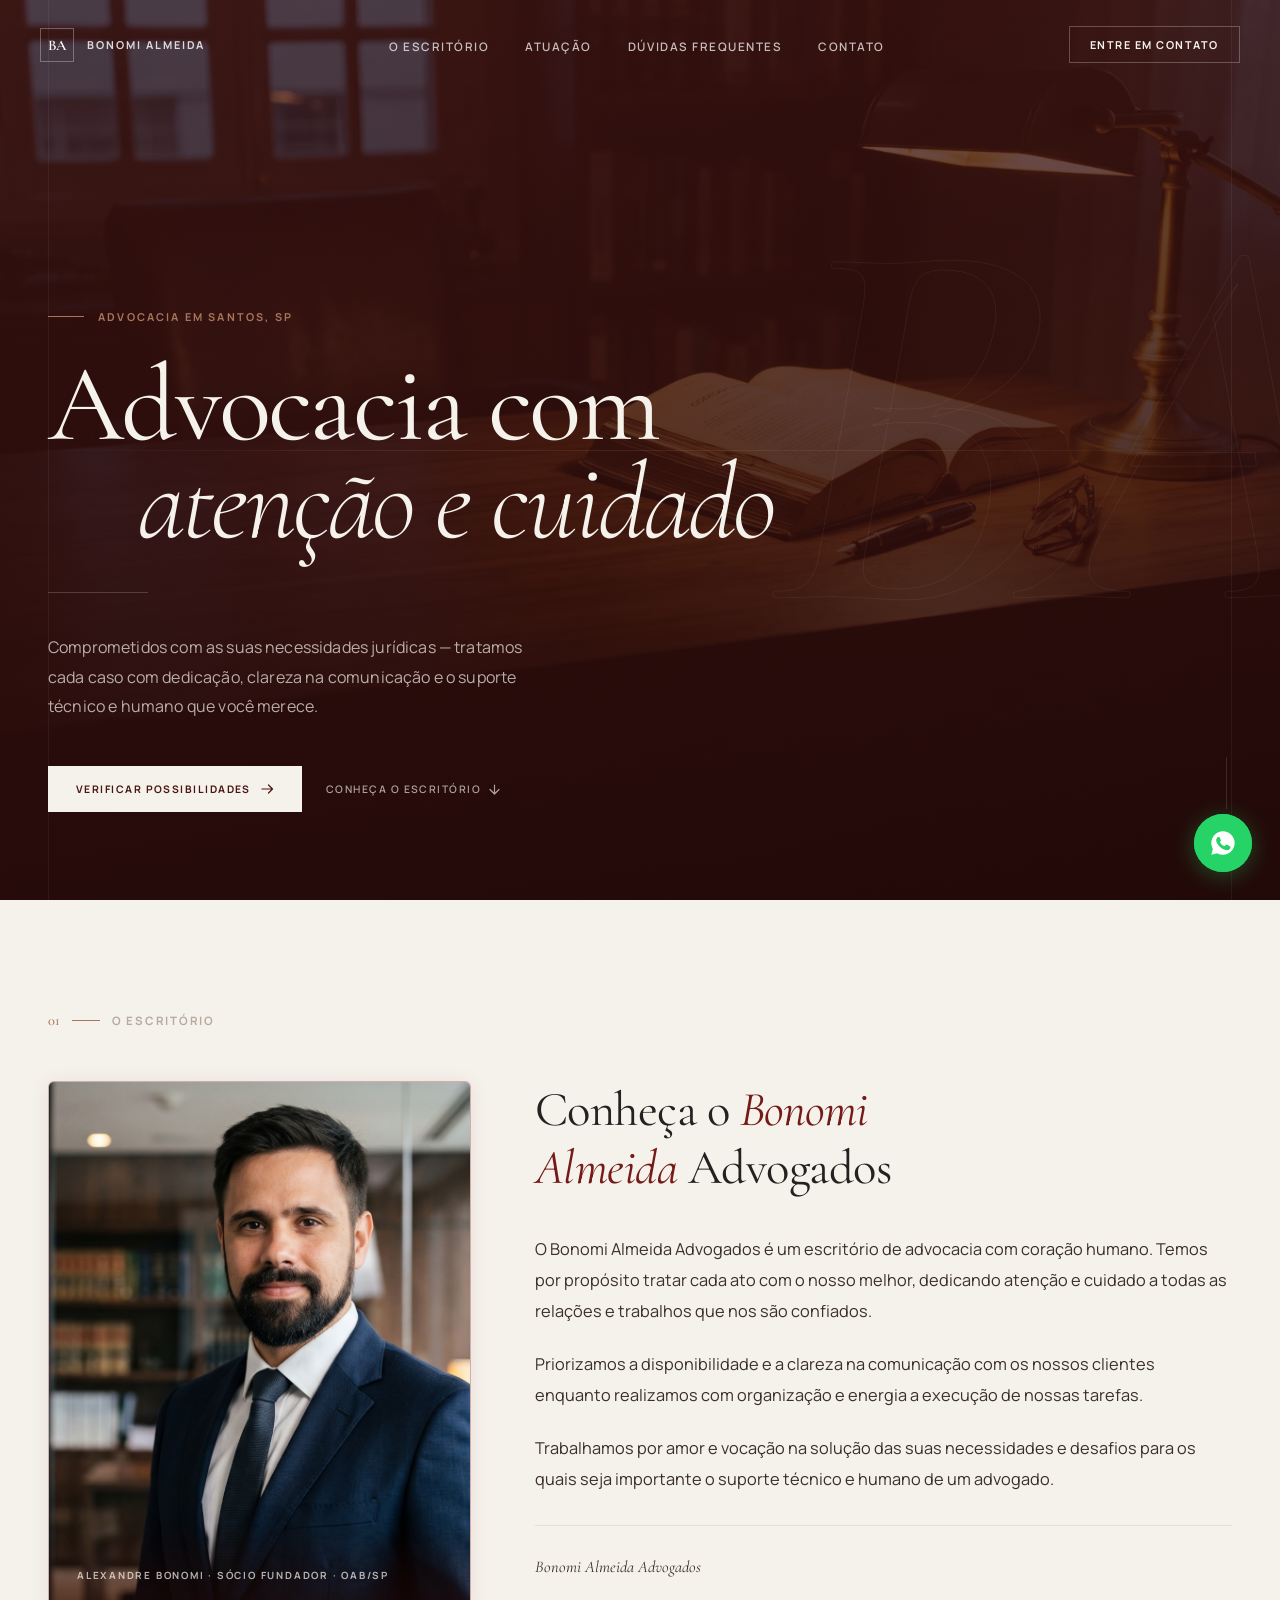
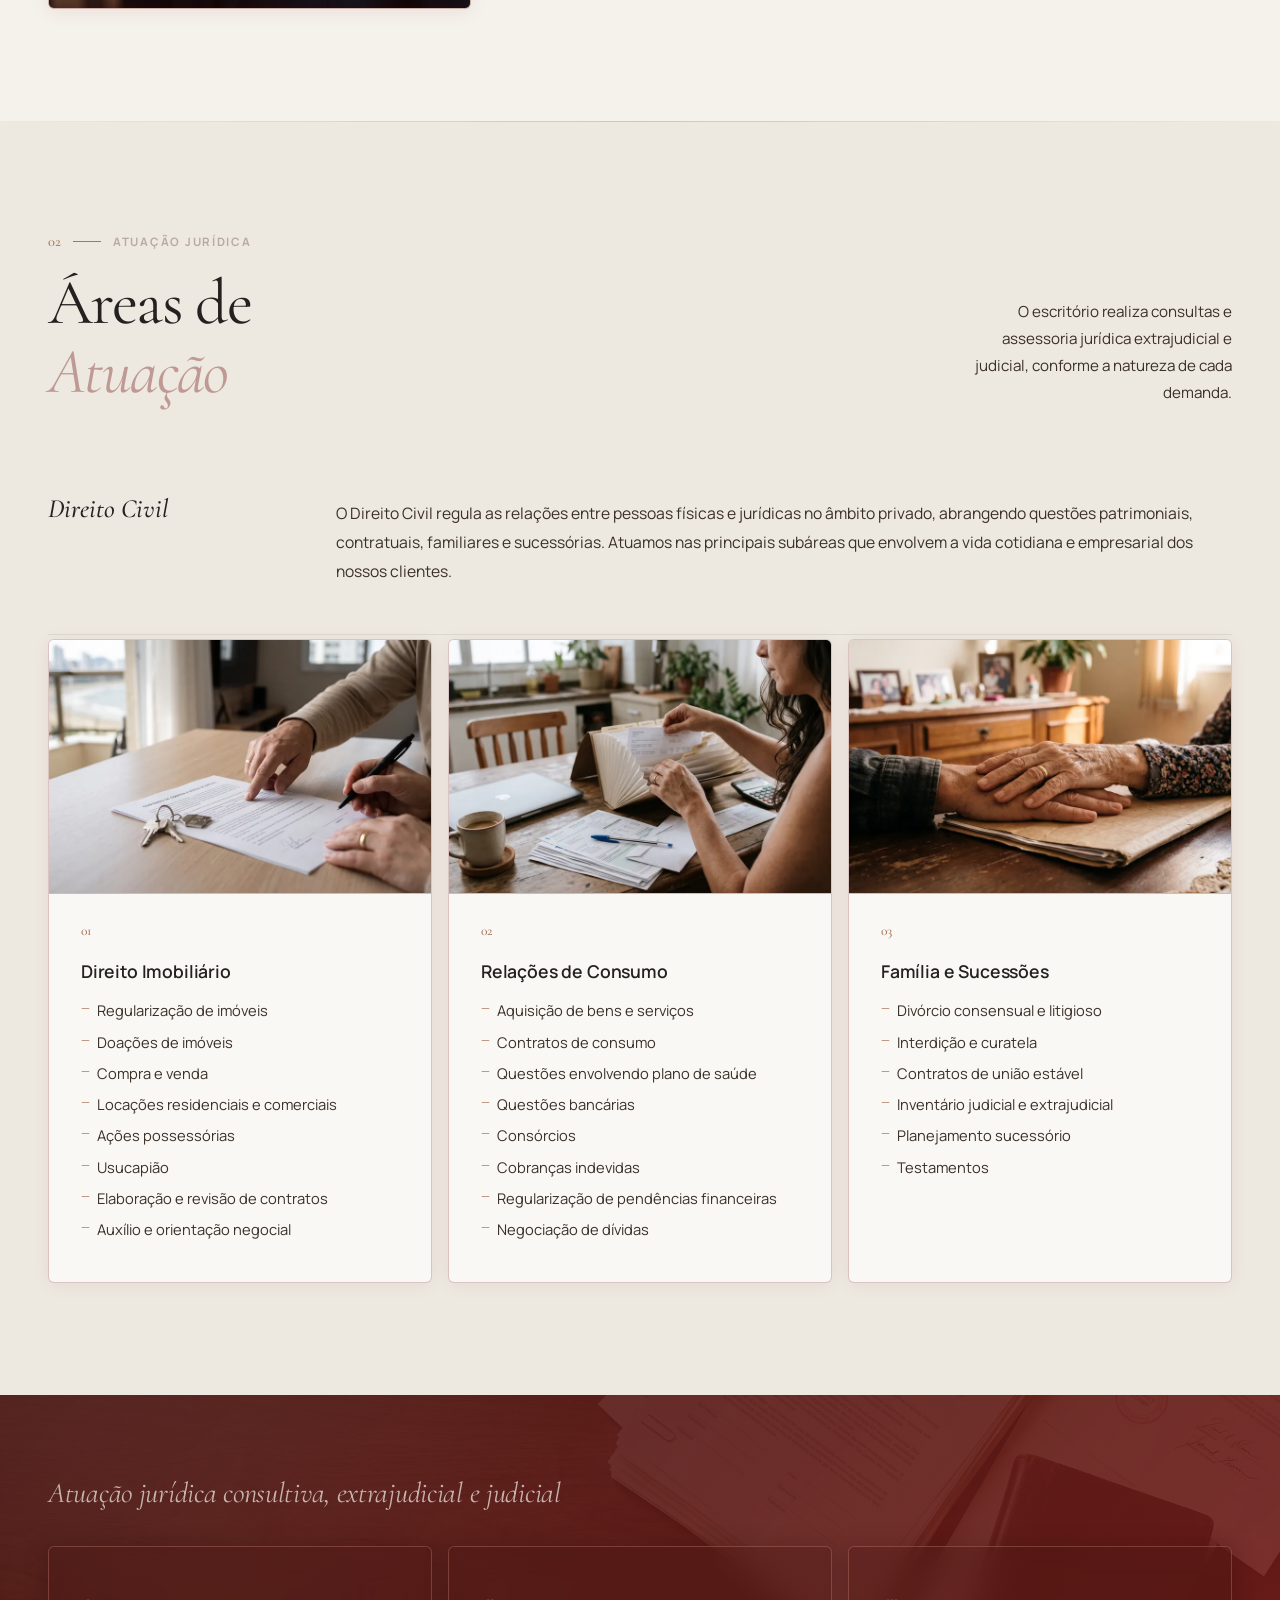
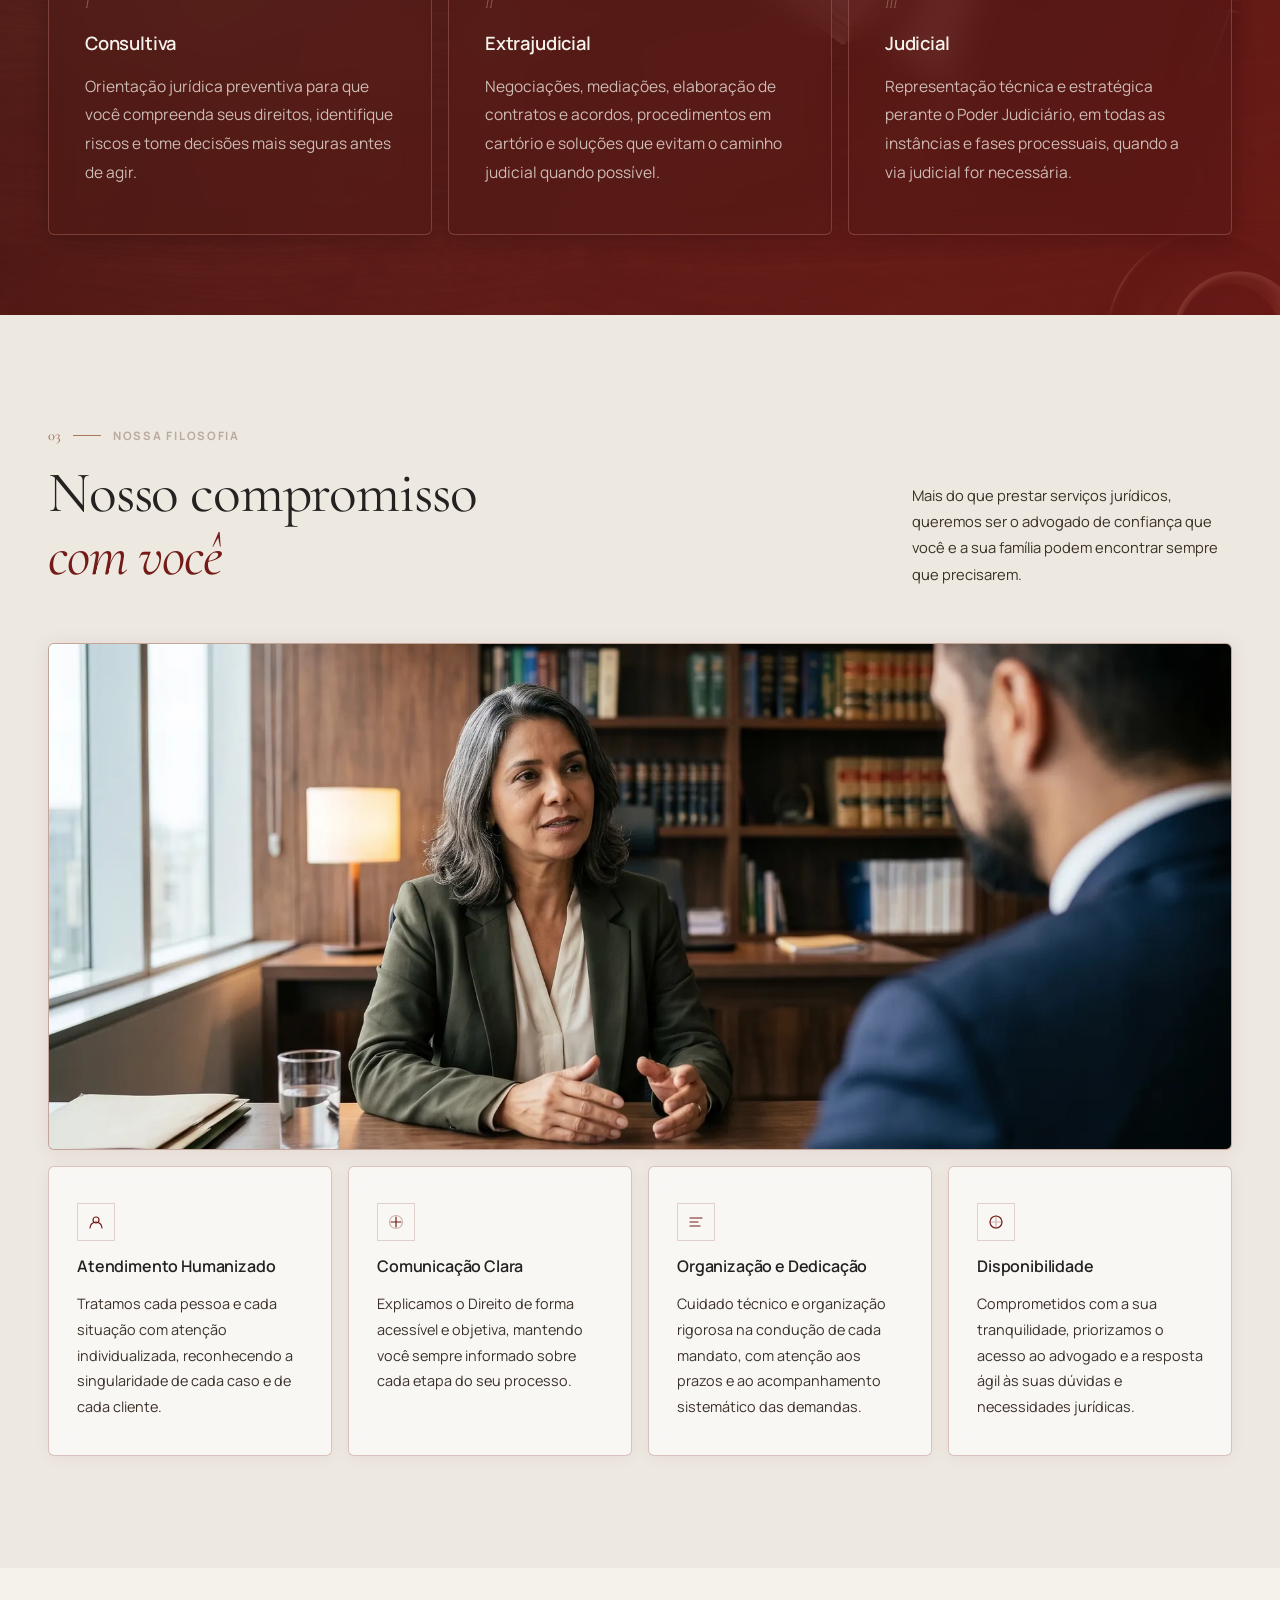
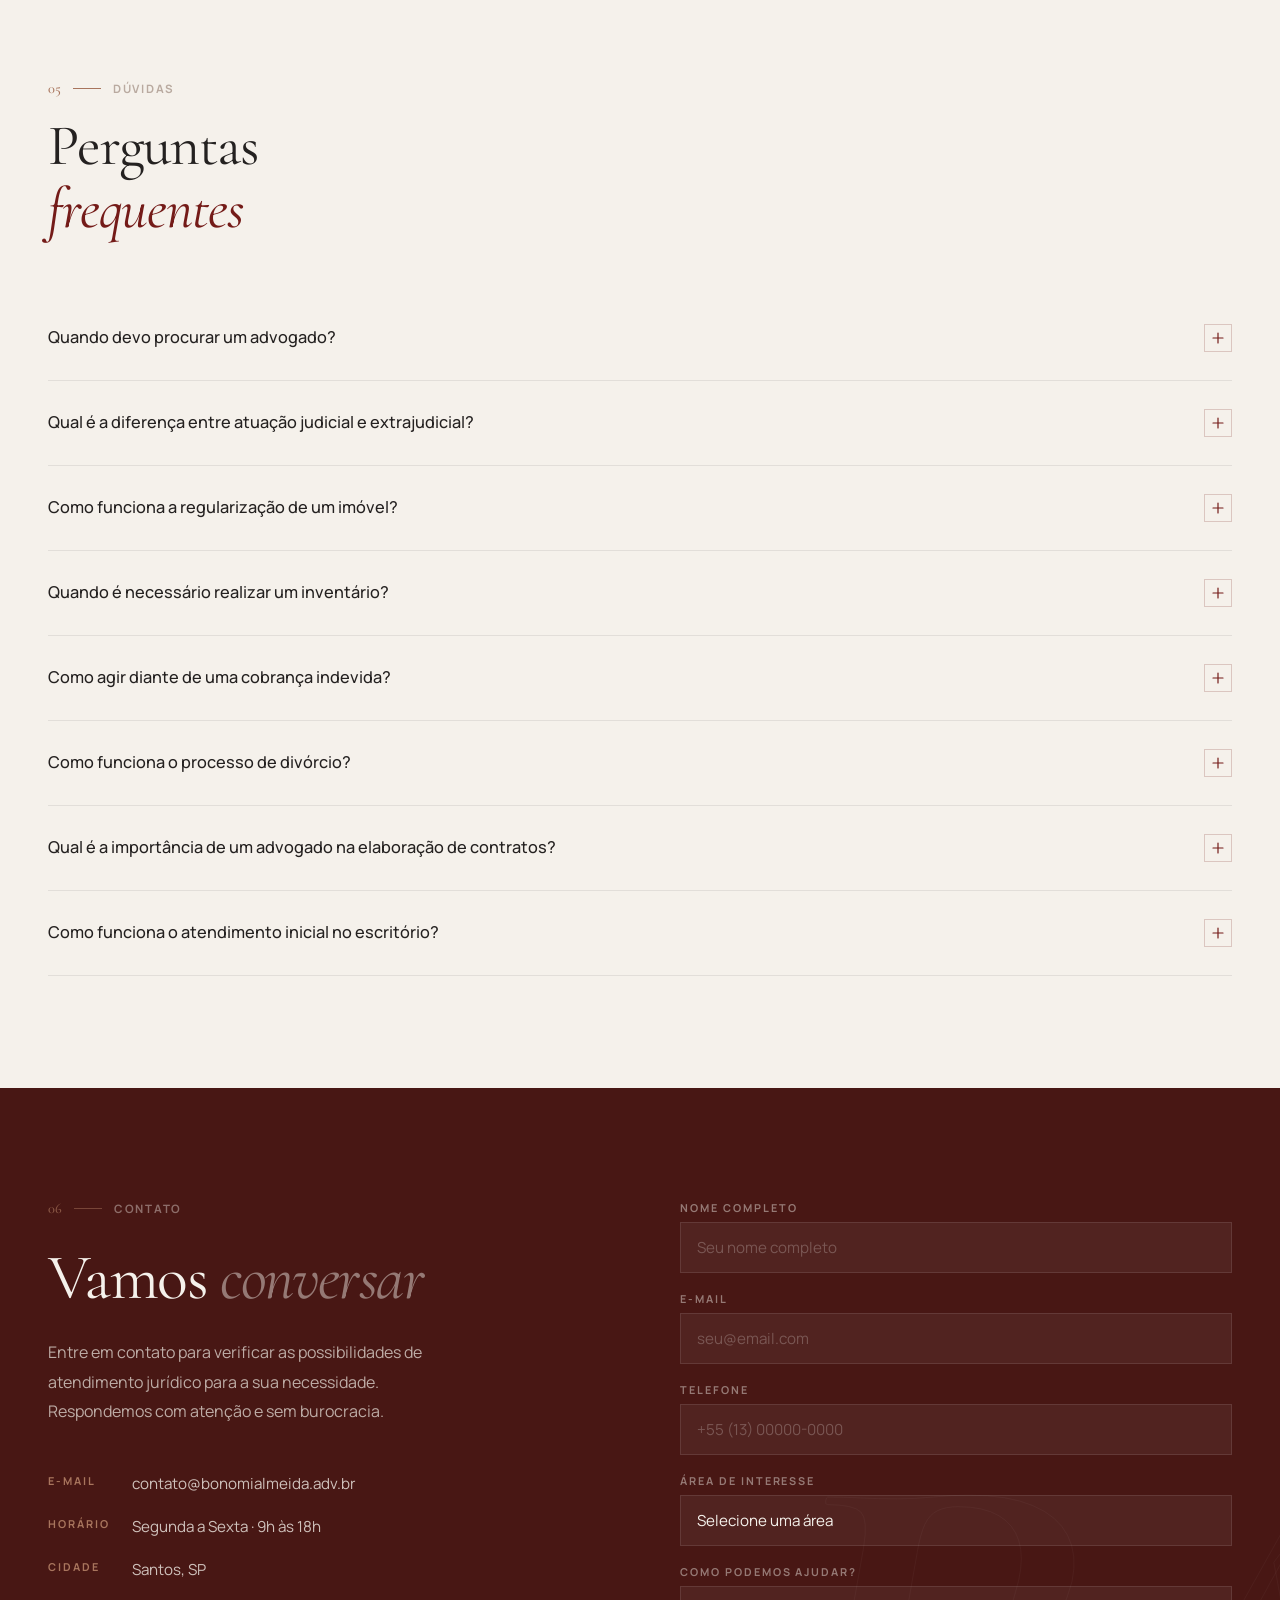
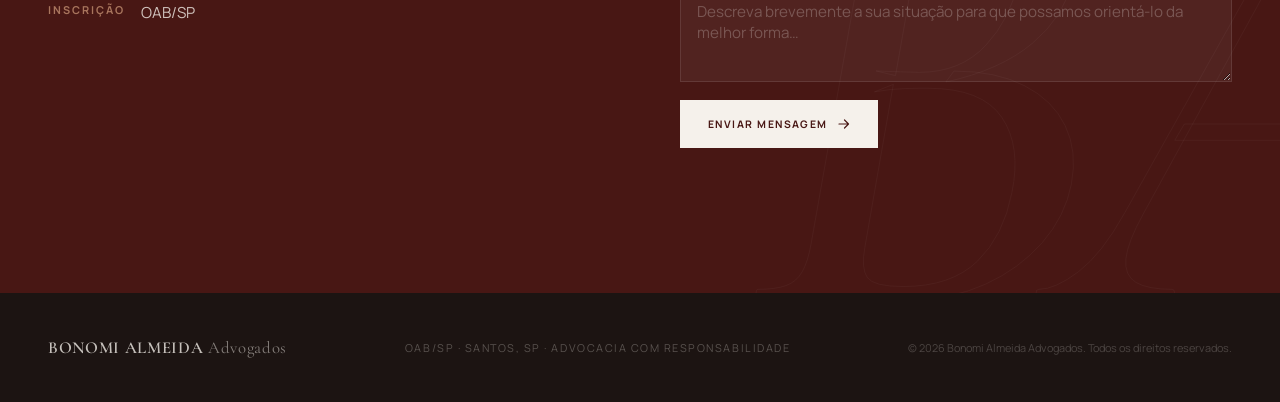
==== commit 8d3b1444: "Borda fina bordô nos cards das seções Cards de áreas de atuação, modalidades e compromisso com borda" ====
--- a/index.html
+++ b/index.html
@@ -436,22 +436,24 @@
   background: rgba(255,255,255,.68);
   backdrop-filter: blur(12px);
   -webkit-backdrop-filter: blur(12px);
-  border: 1px solid rgba(255,255,255,.88);
-  box-shadow: 0 2px 18px rgba(0,0,0,.06), 0 0 0 0.5px rgba(185,170,160,.18);
-  border-radius: 3px;
-  transition: background .35s, box-shadow .35s, transform .3s;
+  border: 1px solid rgba(116,27,24,.24);
+  box-shadow: 0 2px 18px rgba(116,27,24,.06);
+  border-radius: 6px;
+  overflow: hidden;
+  transition: background .35s, box-shadow .35s, transform .3s, border-color .35s;
   cursor: default; position: relative;
 }
 .pa-item::after {
   content: '';
   position: absolute; bottom: 0; left: 0; right: 0;
   height: 0; background: var(--burg);
-  border-radius: 0 0 3px 3px;
+  border-radius: 0;
   transition: height .4s cubic-bezier(.4,0,.2,1);
 }
 .pa-item:hover {
   background: rgba(255,255,255,.92);
-  box-shadow: 0 6px 28px rgba(0,0,0,.1), 0 0 0 0.5px rgba(116,27,24,.15);
+  border-color: rgba(116,27,24,.55);
+  box-shadow: 0 8px 28px rgba(116,27,24,.12);
   transform: translateY(-3px);
 }
 .pa-item:hover::after { height: 3px; }
@@ -459,7 +461,8 @@
 .pa-media {
   margin: -40px -32px 28px;
   aspect-ratio: 3/2; overflow: hidden;
-  border-radius: 3px 3px 0 0;
+  border-radius: 0;
+  border-bottom: 1px solid rgba(116,27,24,.16);
   background: var(--ivory-dd);
 }
 .pa-media img {
@@ -511,14 +514,15 @@
   background: rgba(72,23,20,.32);
   backdrop-filter: blur(14px);
   -webkit-backdrop-filter: blur(14px);
-  border: 1px solid rgba(255,255,255,.13);
+  border: 1px solid rgba(214,140,128,.32);
   box-shadow: 0 4px 24px rgba(0,0,0,.22);
-  border-radius: 3px;
+  border-radius: 6px;
   padding: 48px 36px;
-  transition: background .3s, transform .3s, box-shadow .3s;
+  transition: background .3s, transform .3s, box-shadow .3s, border-color .3s;
 }
 .mod-item:hover {
   background: rgba(72,23,20,.52);
+  border-color: rgba(214,140,128,.6);
   transform: translateY(-3px);
   box-shadow: 0 8px 32px rgba(0,0,0,.32);
 }
@@ -577,16 +581,17 @@
   background: rgba(255,255,255,.65);
   backdrop-filter: blur(10px);
   -webkit-backdrop-filter: blur(10px);
-  border: 1px solid rgba(255,255,255,.86);
-  box-shadow: 0 2px 16px rgba(0,0,0,.05), 0 0 0 0.5px rgba(185,170,160,.15);
-  border-radius: 3px;
+  border: 1px solid rgba(116,27,24,.24);
+  box-shadow: 0 2px 16px rgba(116,27,24,.05);
+  border-radius: 6px;
   padding: 36px 28px;
   display: flex; flex-direction: column; gap: 14px;
-  transition: box-shadow .3s, transform .3s, background .3s;
+  transition: box-shadow .3s, transform .3s, background .3s, border-color .3s;
 }
 .commit-item:hover {
   background: rgba(255,255,255,.9);
-  box-shadow: 0 6px 24px rgba(0,0,0,.09);
+  border-color: rgba(116,27,24,.55);
+  box-shadow: 0 8px 26px rgba(116,27,24,.11);
   transform: translateY(-3px);
 }
 .commit-icon {
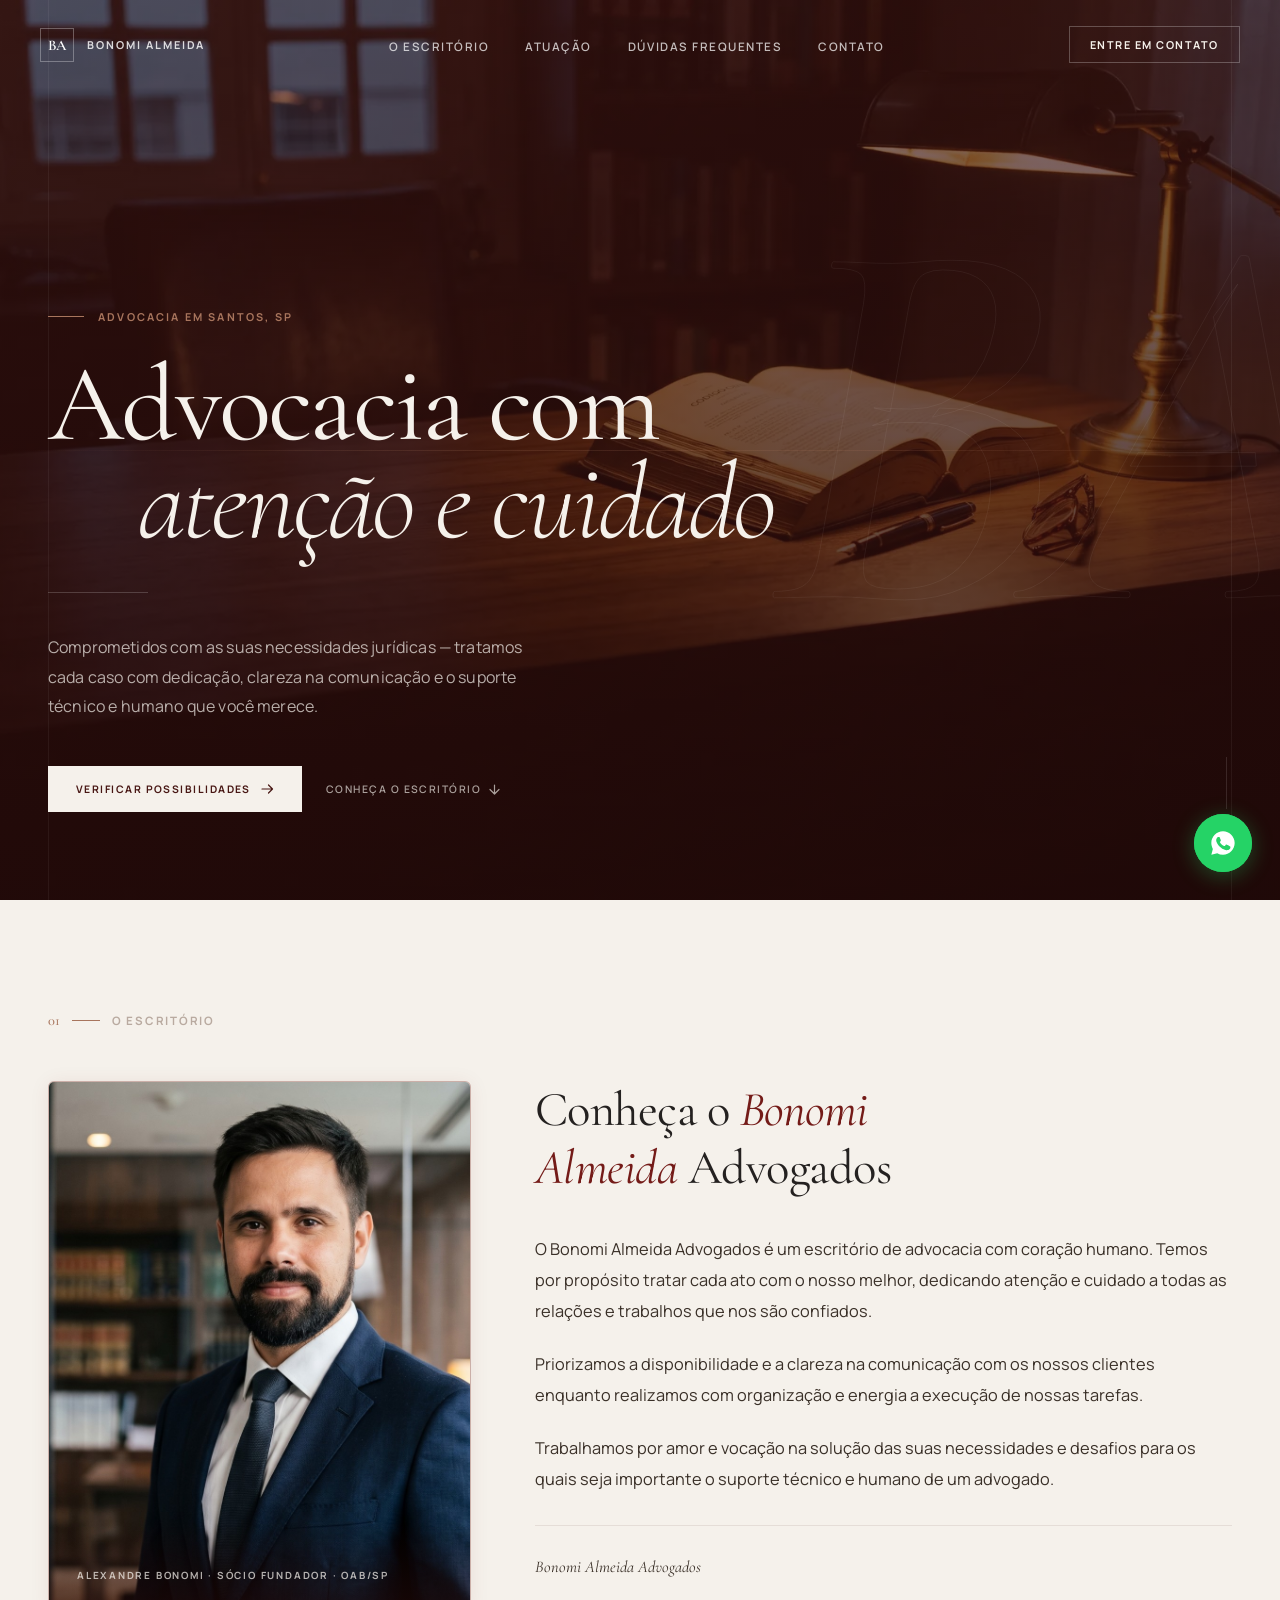
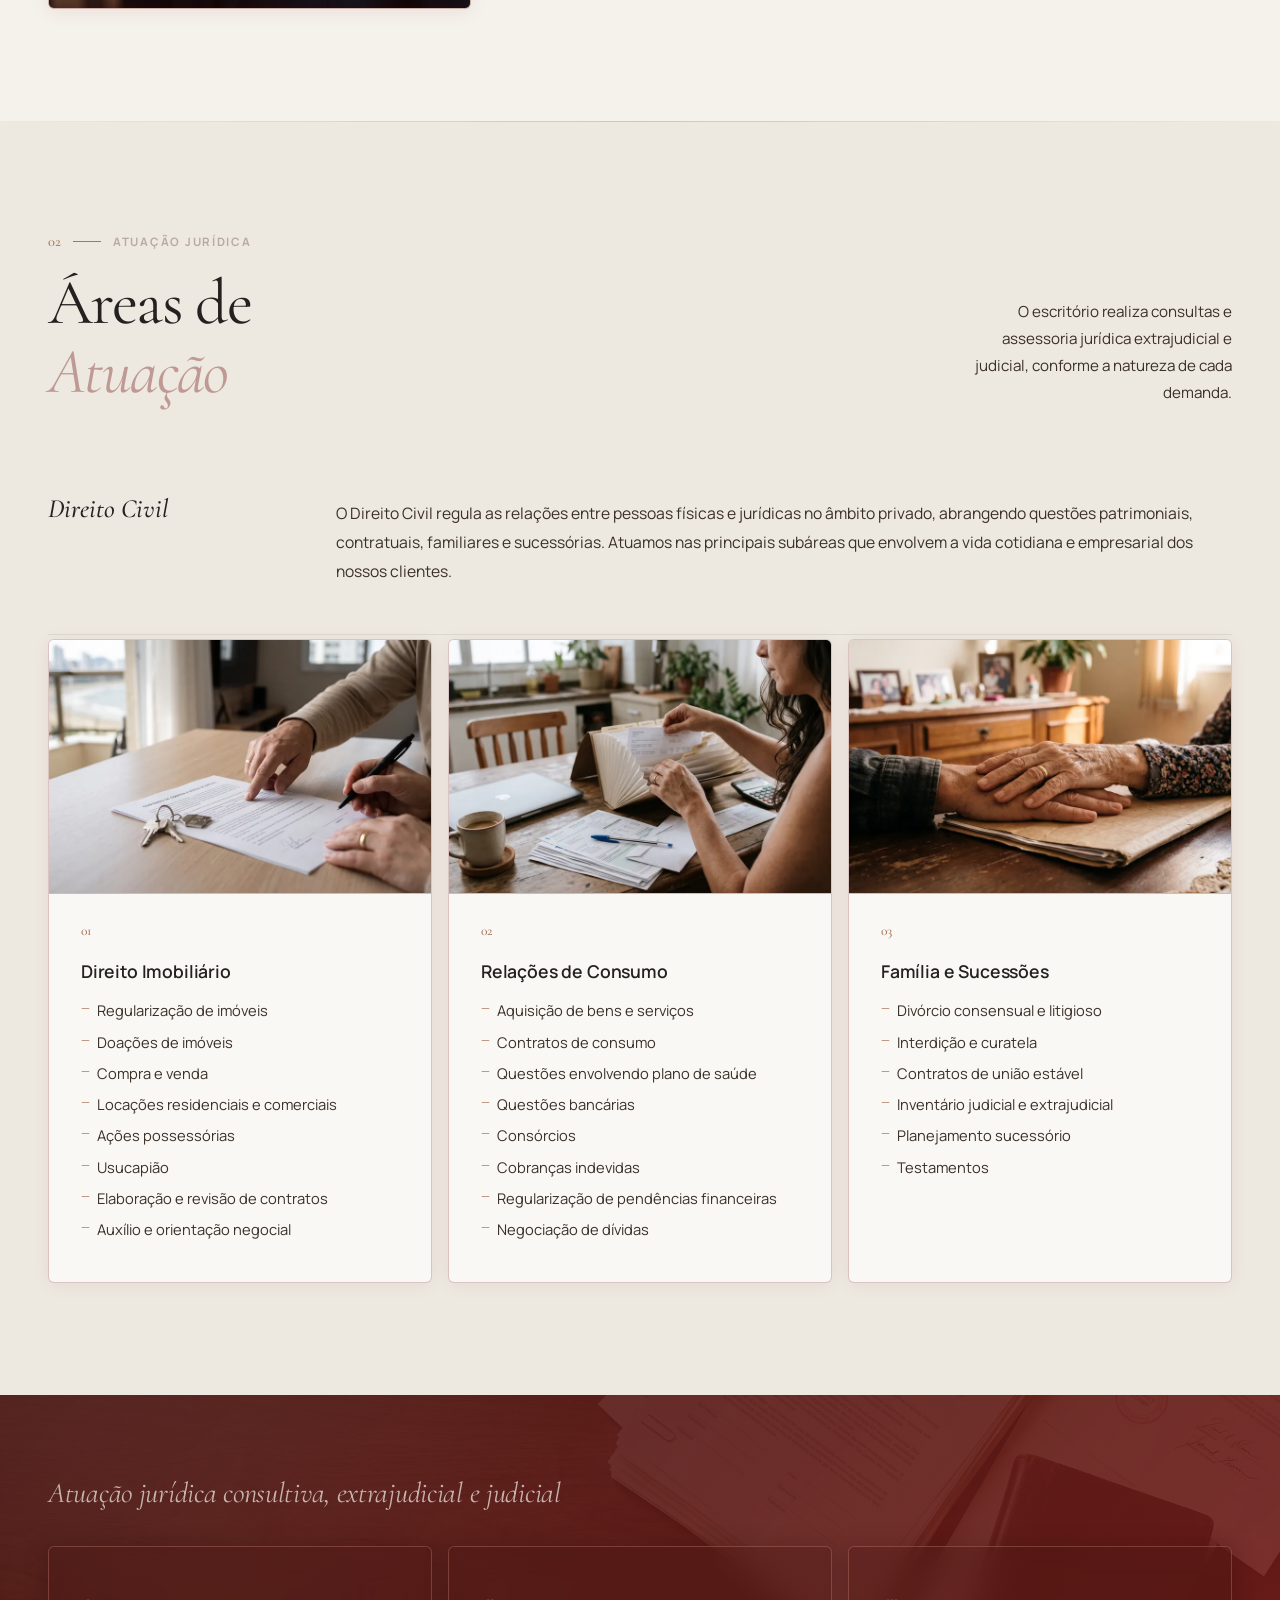
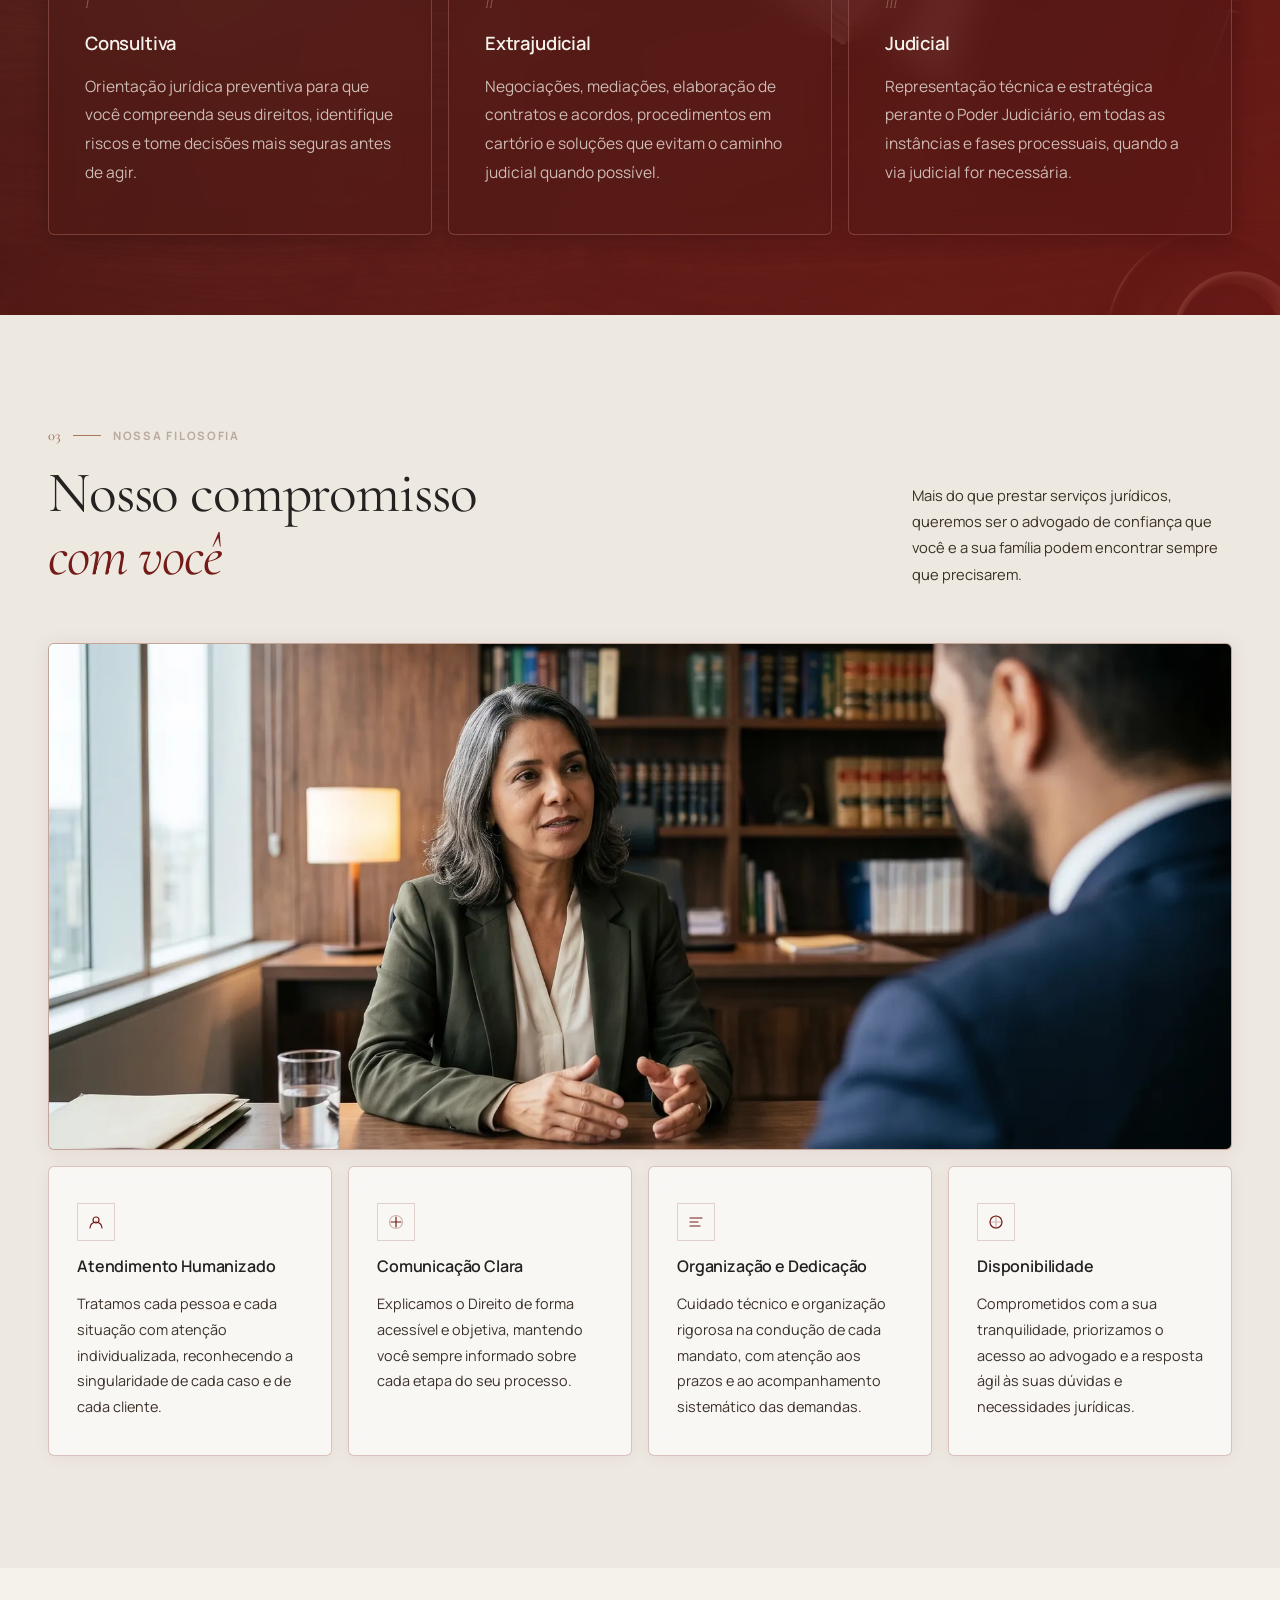
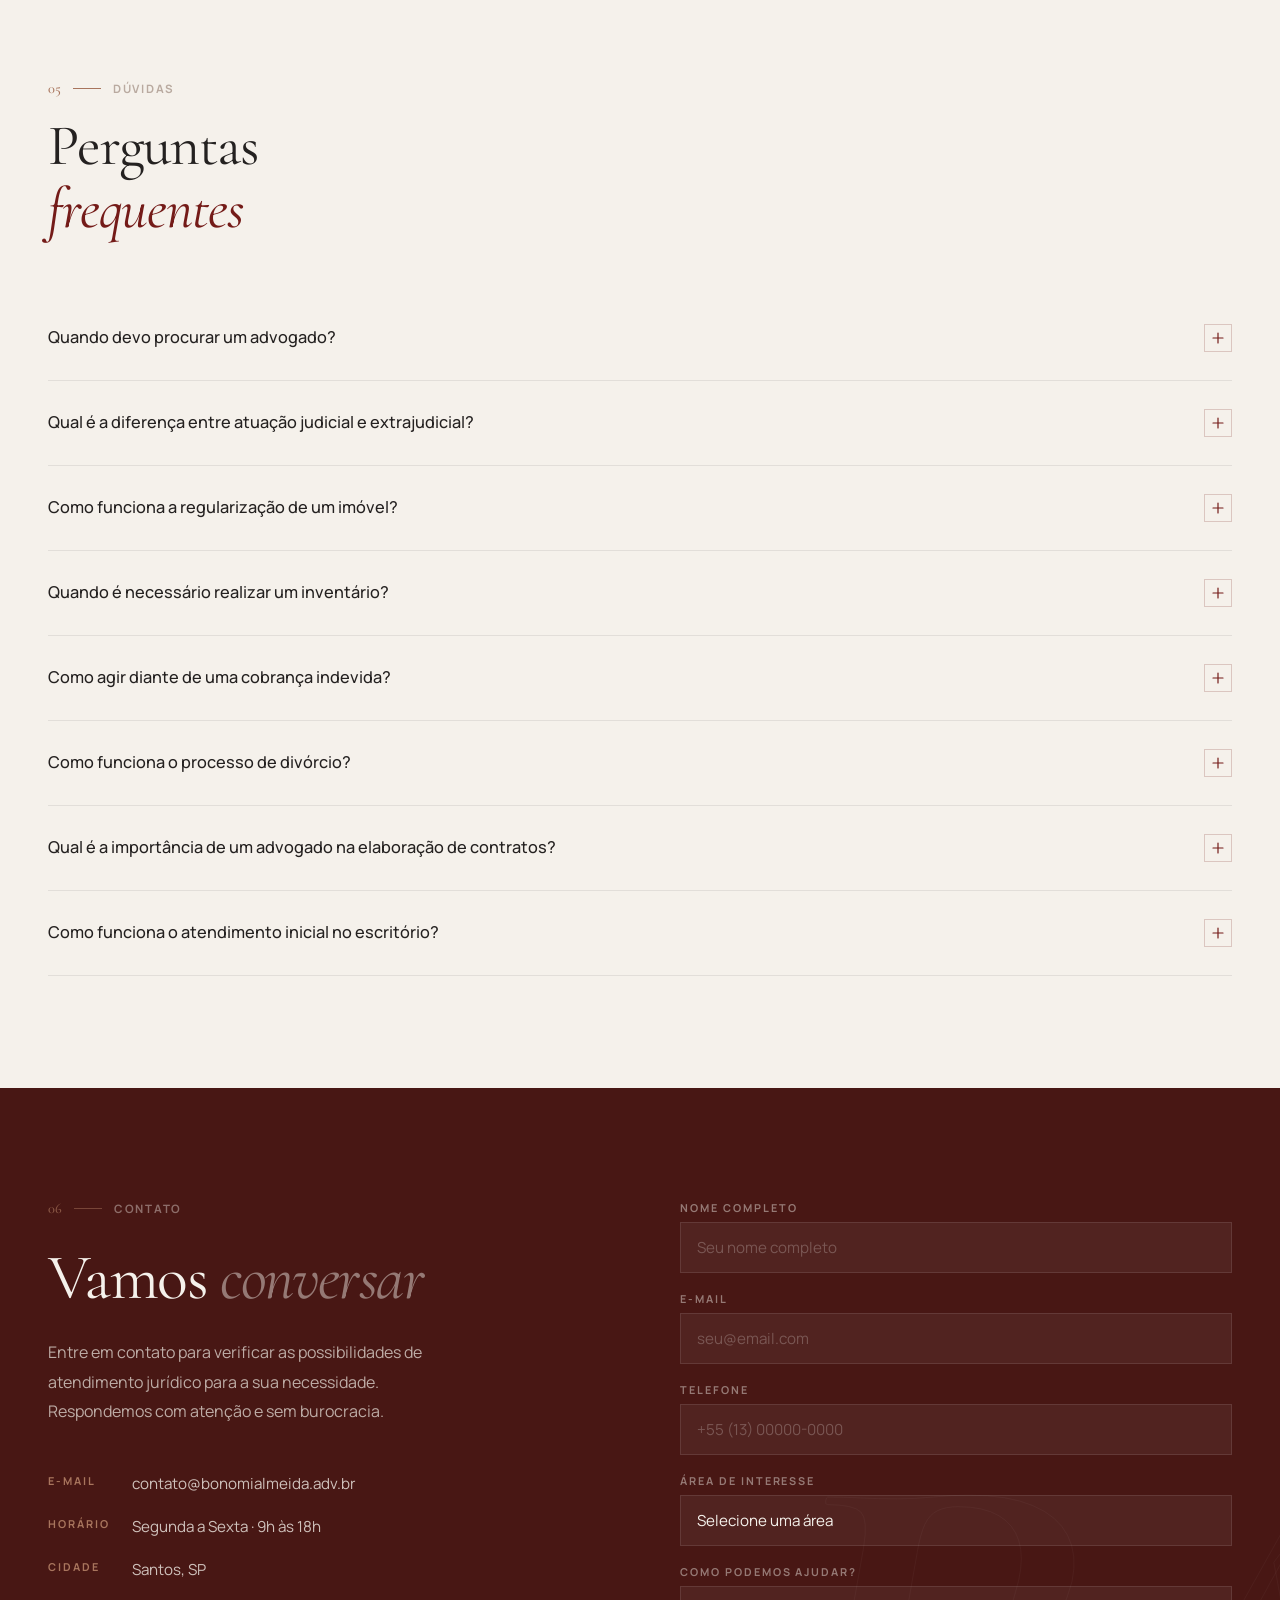
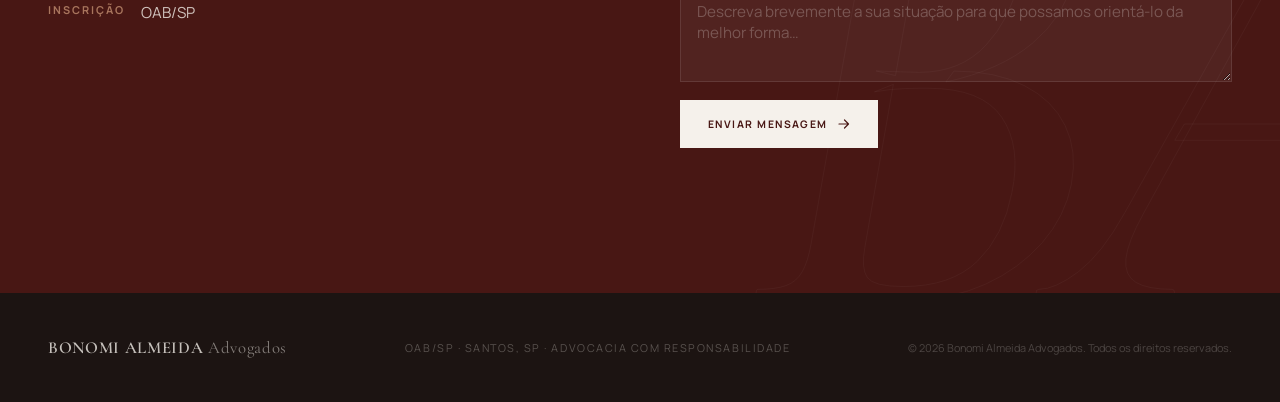
==== commit 7b48eaca: "Reduzir opacidade do overlay do hero Co-Authored-By: Claude Opus 5.5 <noreply@anthropic.com> Claude-" ====
--- a/index.html
+++ b/index.html
@@ -157,7 +157,7 @@
   position: relative;
   min-height: 100svh;
   background:
-    linear-gradient(170deg, rgba(72,23,20,.70) 0%, rgba(36,10,9,.94) 100%),
+    linear-gradient(170deg, rgba(72,23,20,.58) 0%, rgba(36,10,9,.86) 100%),
     url('assets/hero-escritorio.webp') 72% center/cover no-repeat;
   display: flex; flex-direction: column; justify-content: flex-end;
   overflow: hidden;
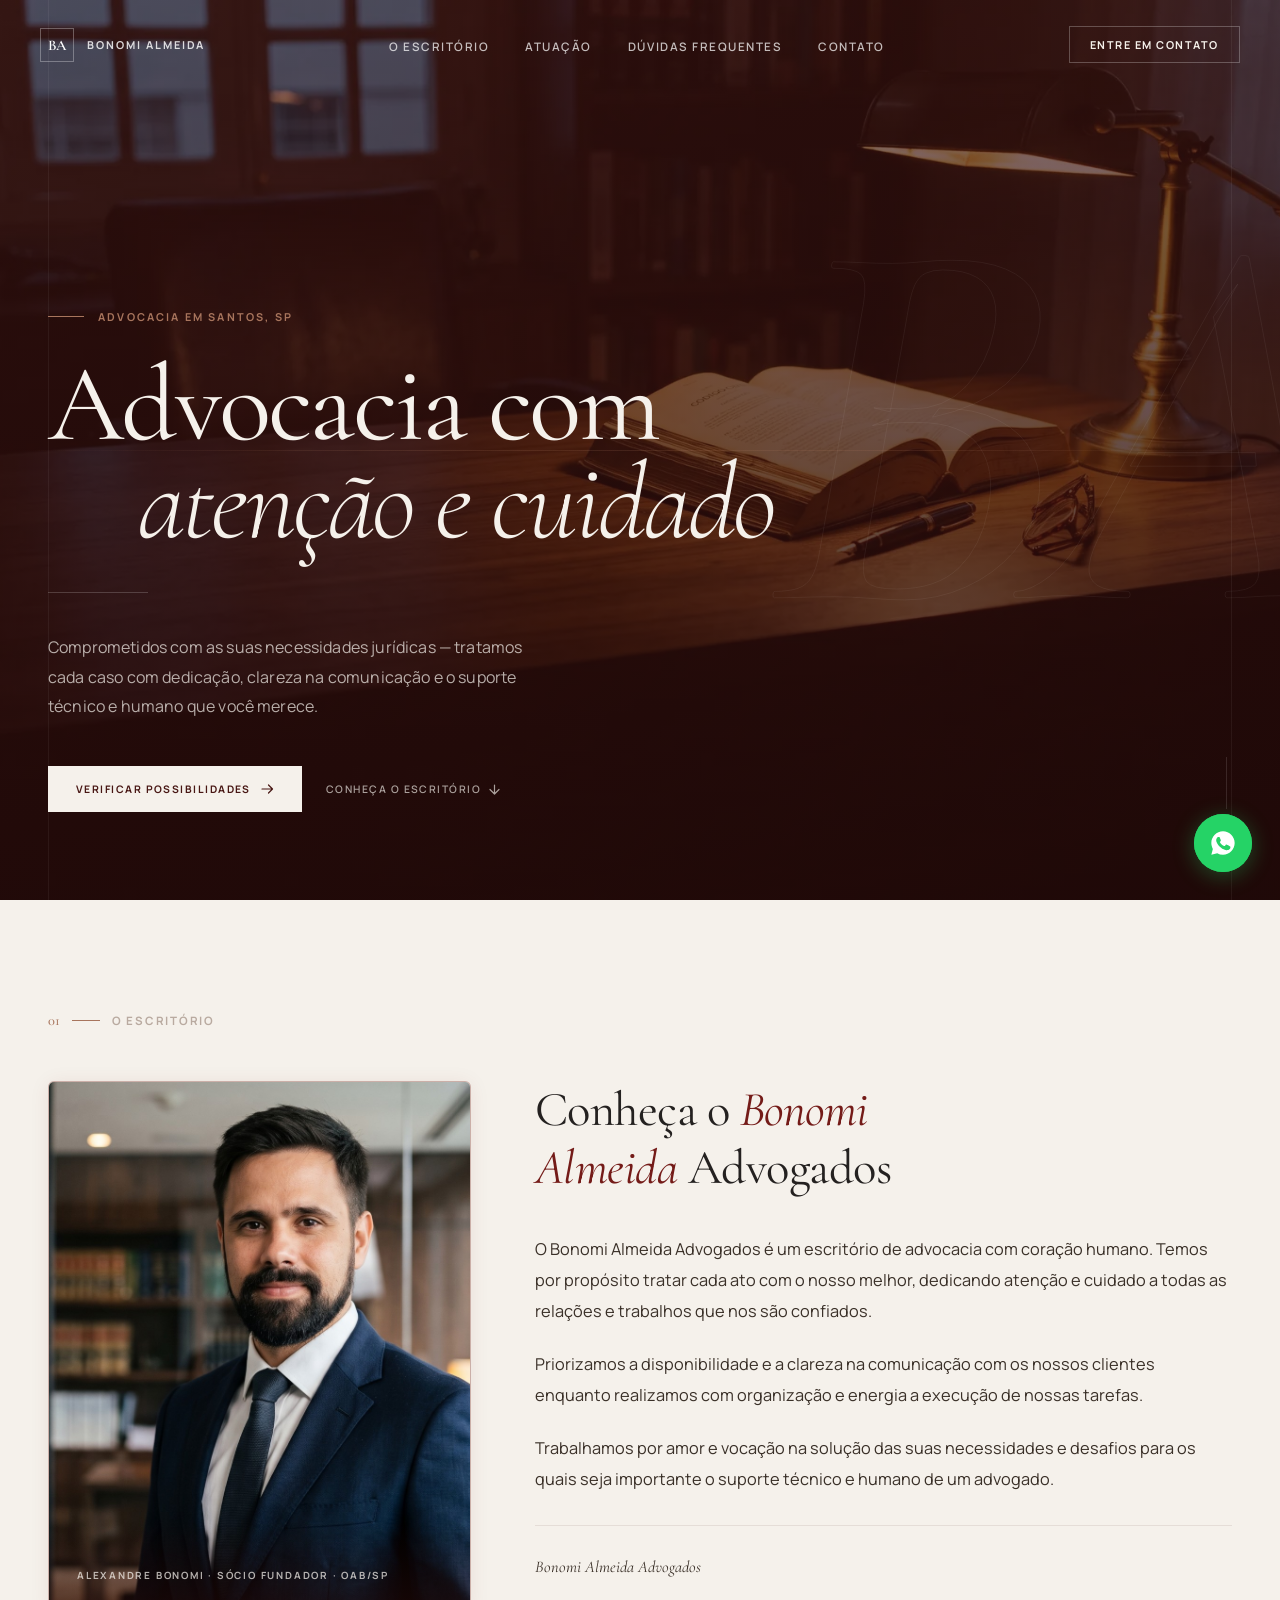
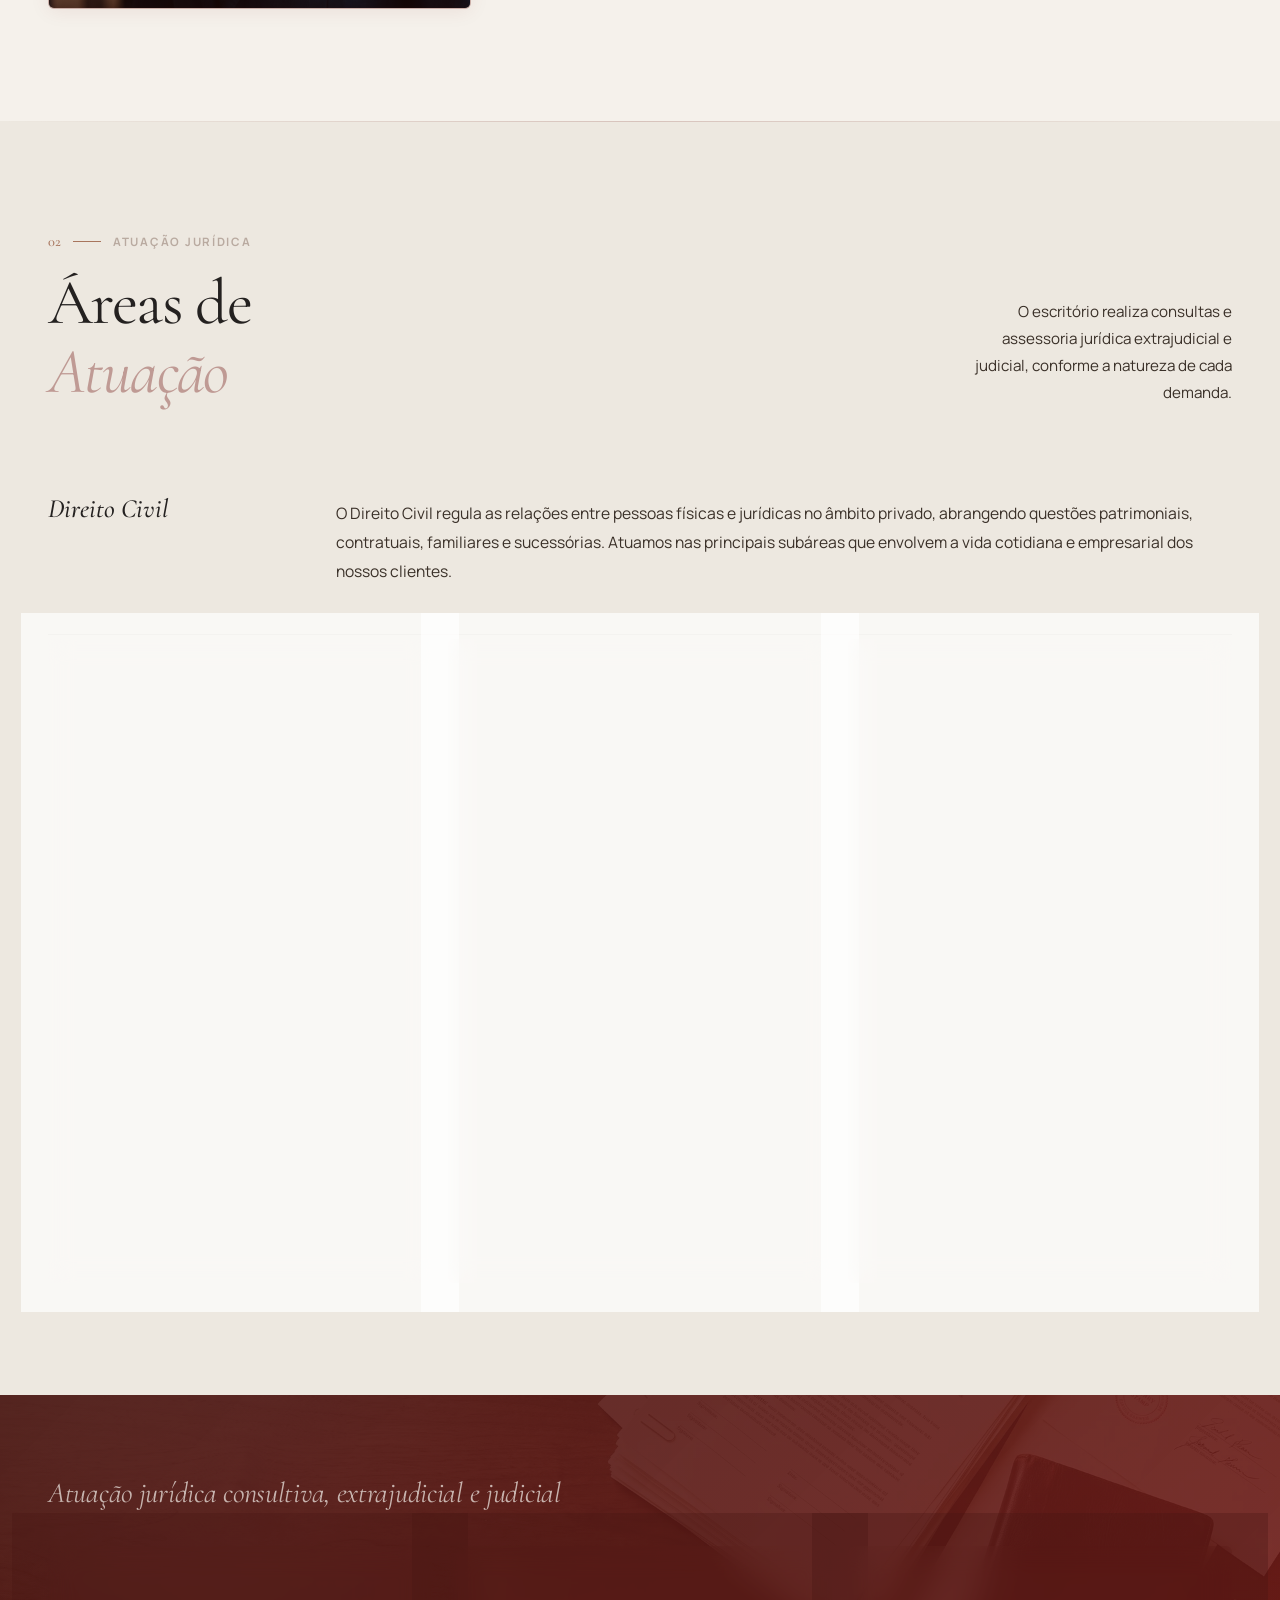
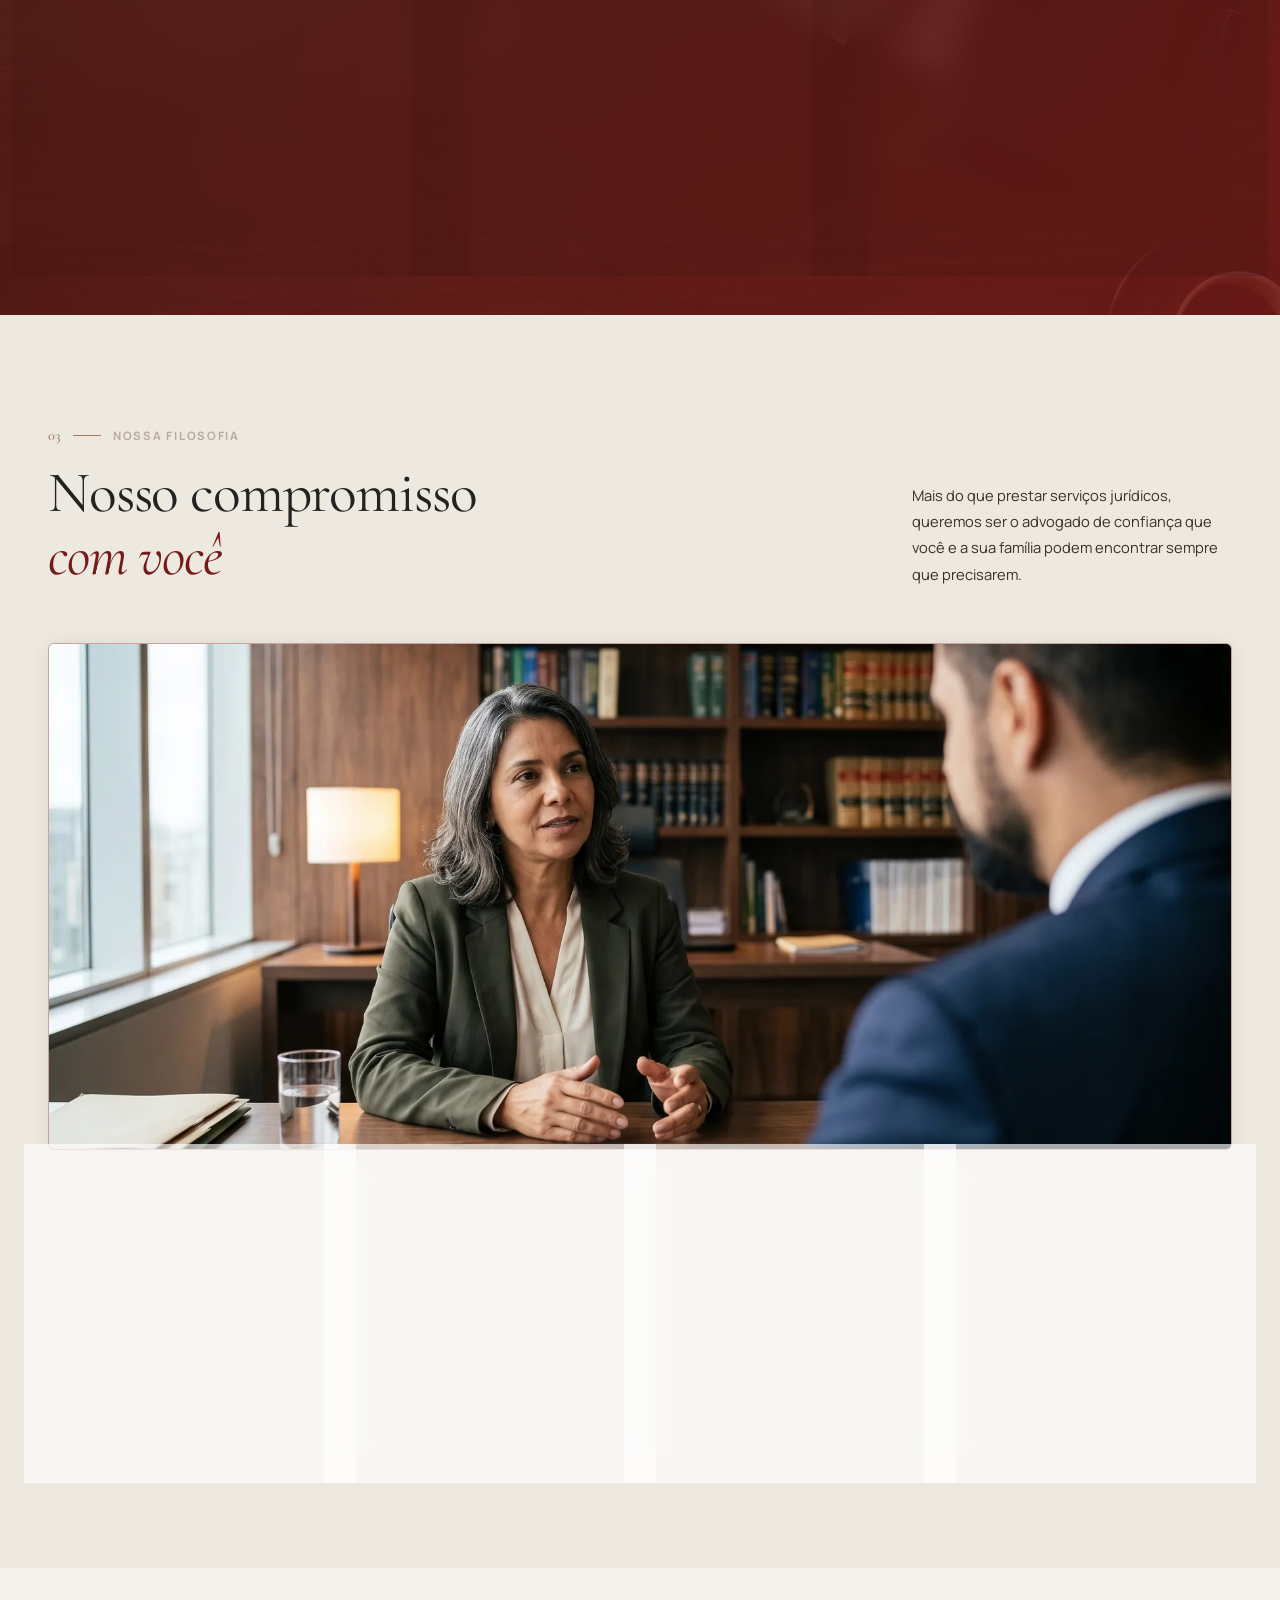
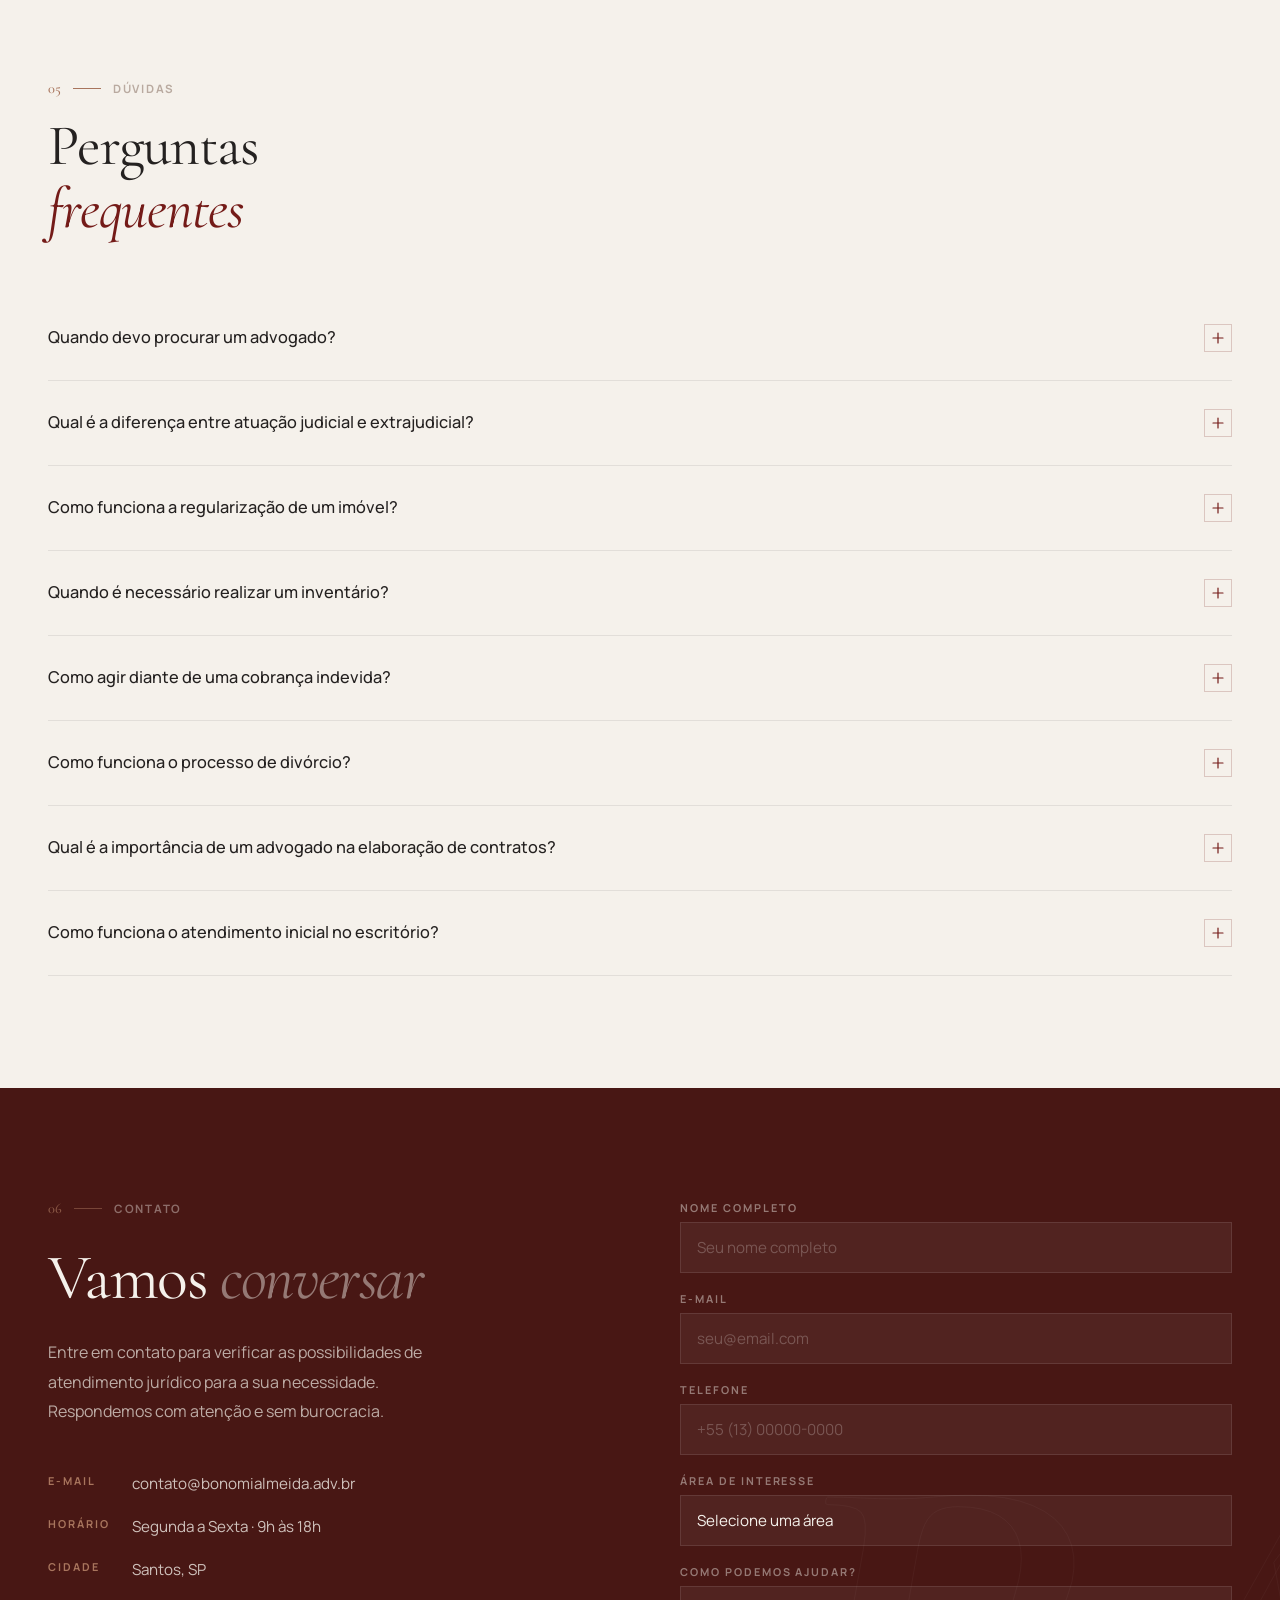
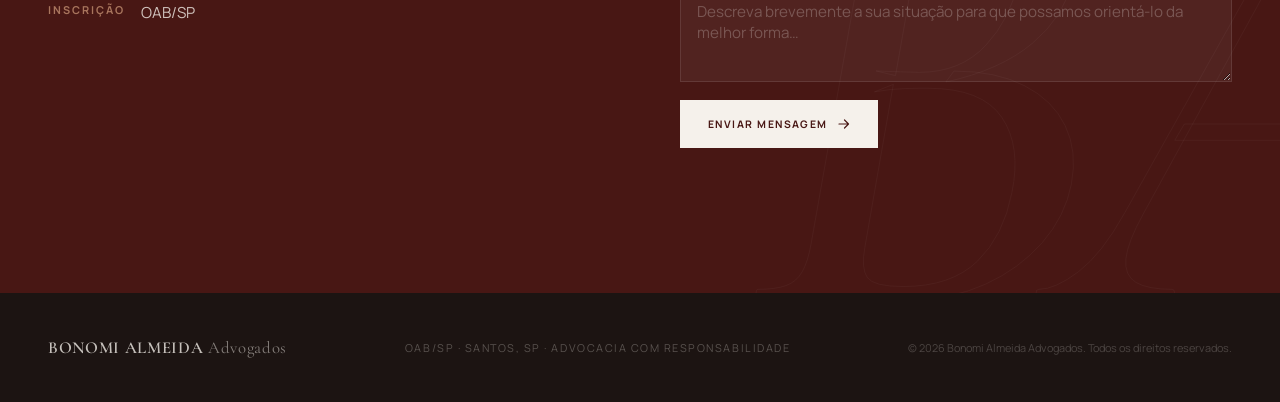
==== commit eeecf484: "Apontar canonical, sitemap e tags sociais para o domínio Vercel - URLs passam de pedrolrua013.github" ====
--- a/index.html
+++ b/index.html
@@ -6,15 +6,15 @@
 <title>Bonomi Almeida Advogados | Advocacia em Santos, SP</title>
 <meta name="description" content="Bonomi Almeida Advogados — escritório de advocacia em Santos, SP. Atendimento humanizado em Direito Imobiliário, Relações de Consumo, Família, Inventário e Contratos.">
 <meta name="robots" content="index, follow">
-<link rel="canonical" href="https://pedrolrua013.github.io/bonomi-almeida/">
+<link rel="canonical" href="https://bonomi-almeida.vercel.app/">
 <!-- Open Graph -->
 <meta property="og:type" content="website">
 <meta property="og:locale" content="pt_BR">
 <meta property="og:site_name" content="Bonomi Almeida Advogados">
 <meta property="og:title" content="Bonomi Almeida Advogados | Advocacia em Santos, SP">
 <meta property="og:description" content="Escritório de advocacia em Santos, SP com atendimento humanizado. Direito Imobiliário, Relações de Consumo, Família e Sucessões.">
-<meta property="og:url" content="https://pedrolrua013.github.io/bonomi-almeida/">
-<meta property="og:image" content="https://images.unsplash.com/photo-1589829545856-d10d557cf95f?w=1200&h=630&fit=crop&auto=format&q=80">
+<meta property="og:url" content="https://bonomi-almeida.vercel.app/">
+<meta property="og:image" content="https://bonomi-almeida.vercel.app/assets/og-bonomi-almeida.jpg">
 <meta property="og:image:width" content="1200">
 <meta property="og:image:height" content="630">
 <meta property="og:image:alt" content="Bonomi Almeida Advogados — Escritório de advocacia em Santos, SP">
@@ -22,7 +22,7 @@
 <meta name="twitter:card" content="summary_large_image">
 <meta name="twitter:title" content="Bonomi Almeida Advogados | Advocacia em Santos, SP">
 <meta name="twitter:description" content="Escritório de advocacia em Santos, SP com atendimento humanizado em Direito Imobiliário, Família e Sucessões.">
-<meta name="twitter:image" content="https://images.unsplash.com/photo-1589829545856-d10d557cf95f?w=1200&h=630&fit=crop&auto=format&q=80">
+<meta name="twitter:image" content="https://bonomi-almeida.vercel.app/assets/og-bonomi-almeida.jpg">
 <!-- Favicons -->
 <link rel="icon" type="image/svg+xml" href="favicon.svg">
 <link rel="apple-touch-icon" href="favicon.svg">
@@ -1433,7 +1433,7 @@
     {
       "@type": "WebSite",
       "@id": "#website",
-      "url": "https://pedrolrua013.github.io/bonomi-almeida/",
+      "url": "https://bonomi-almeida.vercel.app/",
       "name": "Bonomi Almeida Advogados",
       "description": "Escritório de advocacia com foco em Direito Civil, Direito Imobiliário, Relações de Consumo e Direito de Família e Sucessões.",
       "inLanguage": "pt-BR"
@@ -1444,7 +1444,7 @@
       "name": "Bonomi Almeida Advogados",
       "legalName": "Bonomi Almeida Advogados",
       "description": "Escritório de advocacia com atendimento humanizado, especializado em Direito Civil, Direito Imobiliário, Relações de Consumo e Direito de Família e Sucessões.",
-      "url": "https://pedrolrua013.github.io/bonomi-almeida/",
+      "url": "https://bonomi-almeida.vercel.app/",
       "email": "contato@bonomialmeida.adv.br",
       "telephone": "+55-11-99705-2106",
       "address": {
@@ -1477,7 +1477,7 @@
     {
       "@type": "WebPage",
       "@id": "#webpage",
-      "url": "https://pedrolrua013.github.io/bonomi-almeida/",
+      "url": "https://bonomi-almeida.vercel.app/",
       "name": "Bonomi Almeida Advogados | Advocacia em Santos, SP",
       "description": "Bonomi Almeida Advogados — escritório em Santos, SP com atendimento humanizado em Direito Imobiliário, Relações de Consumo e Direito de Família e Sucessões.",
       "isPartOf": {"@id": "#website"},
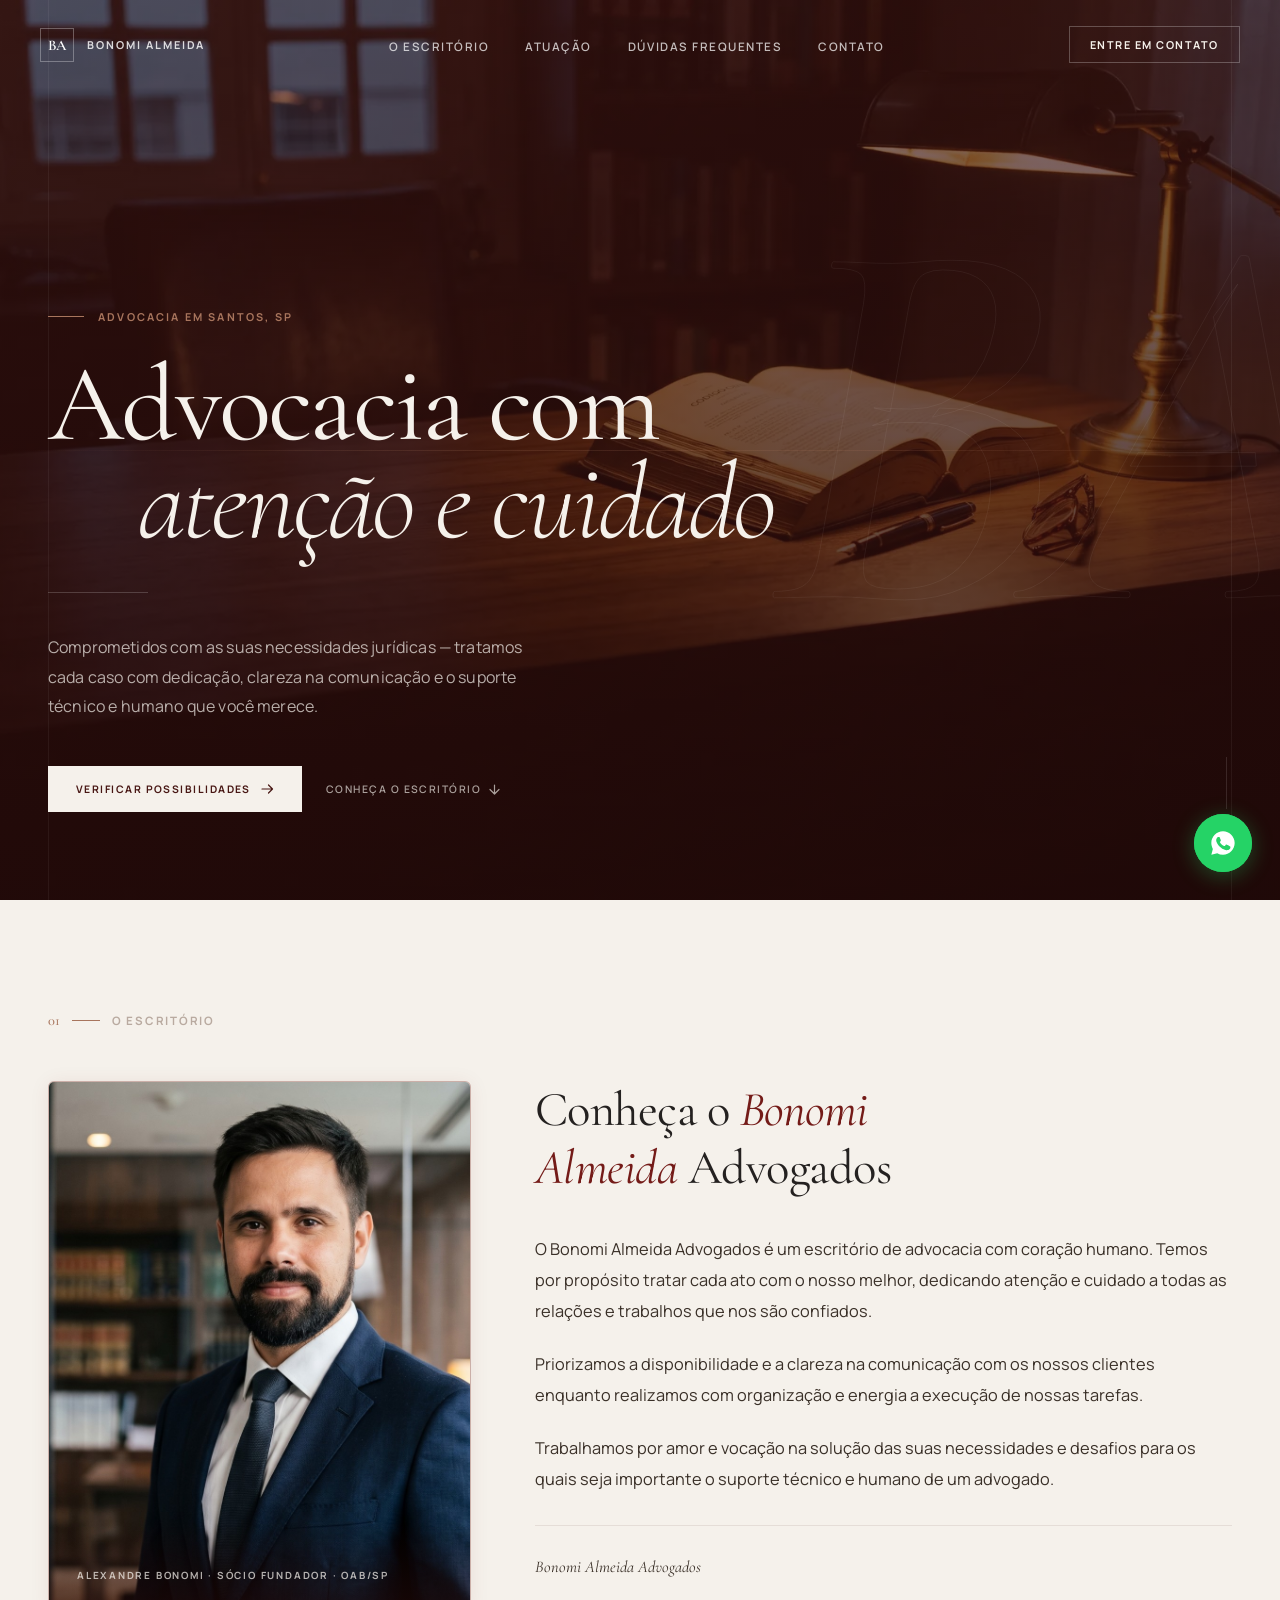
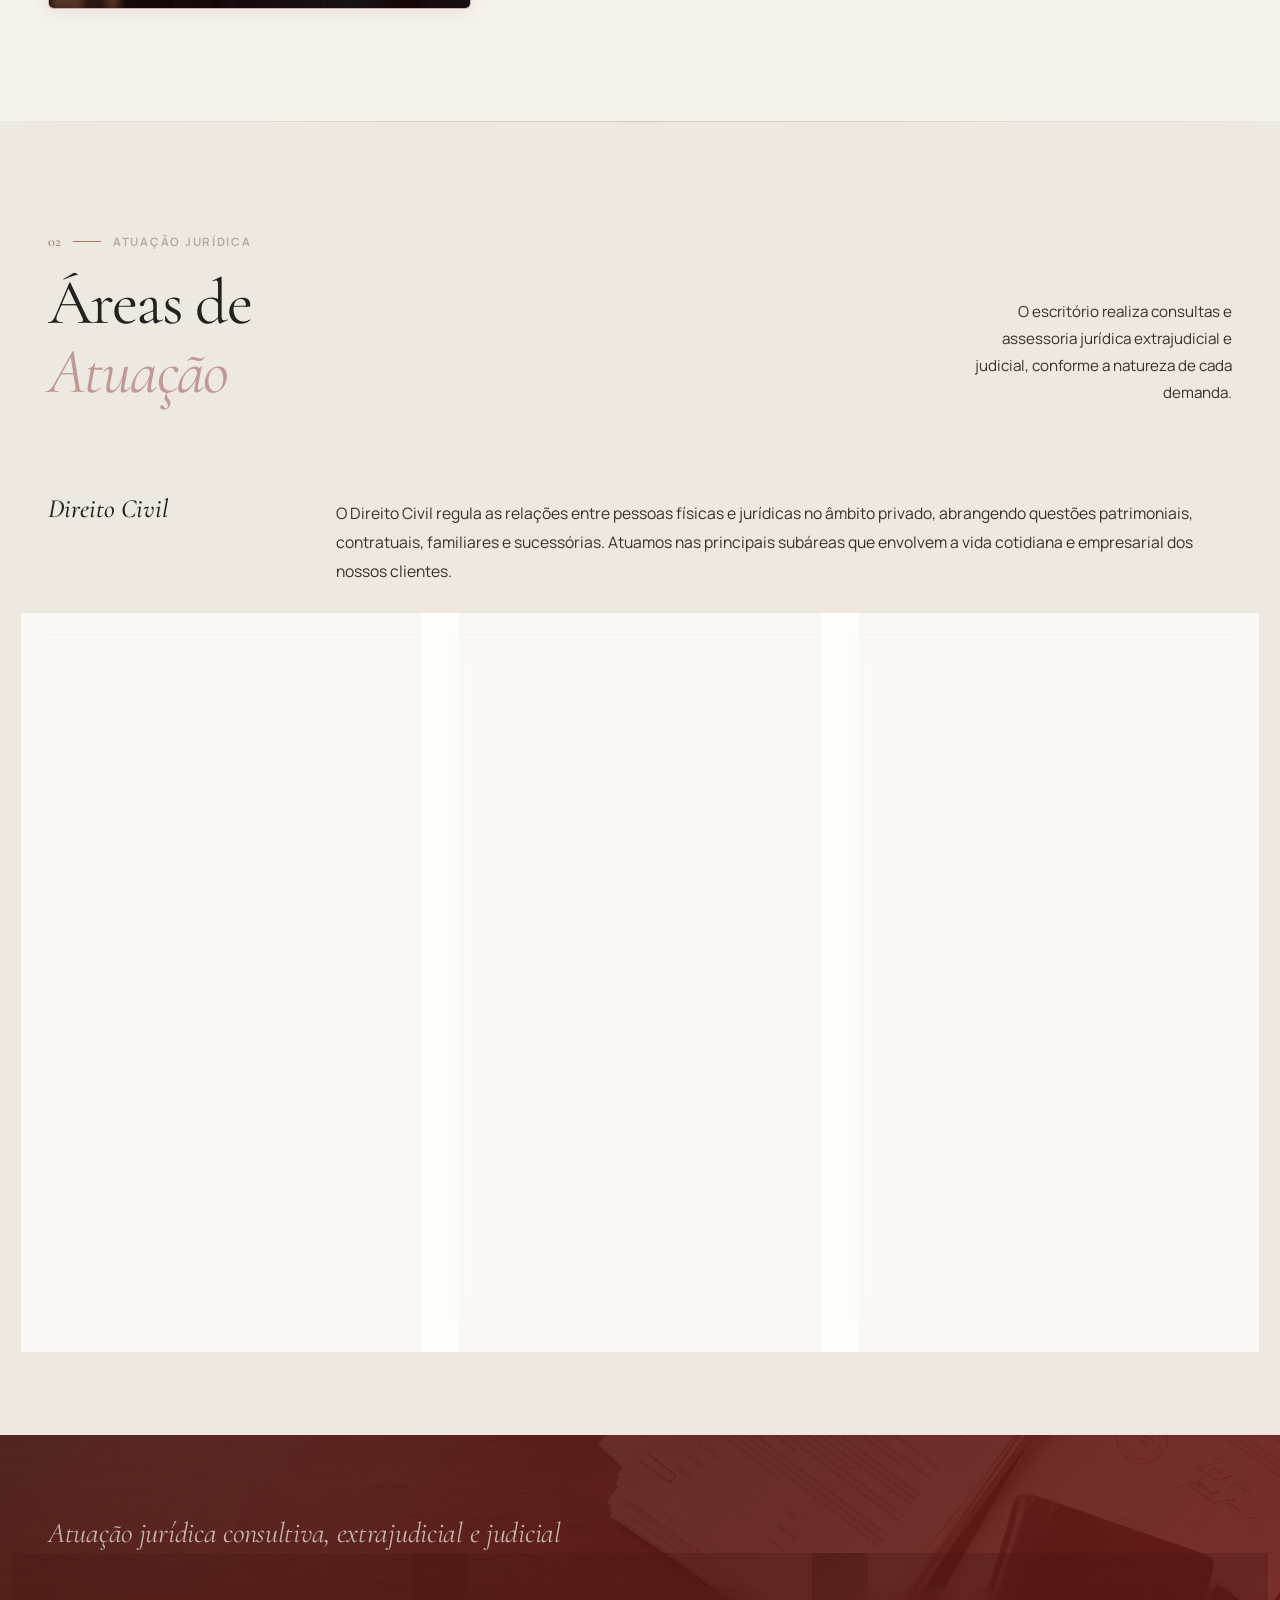
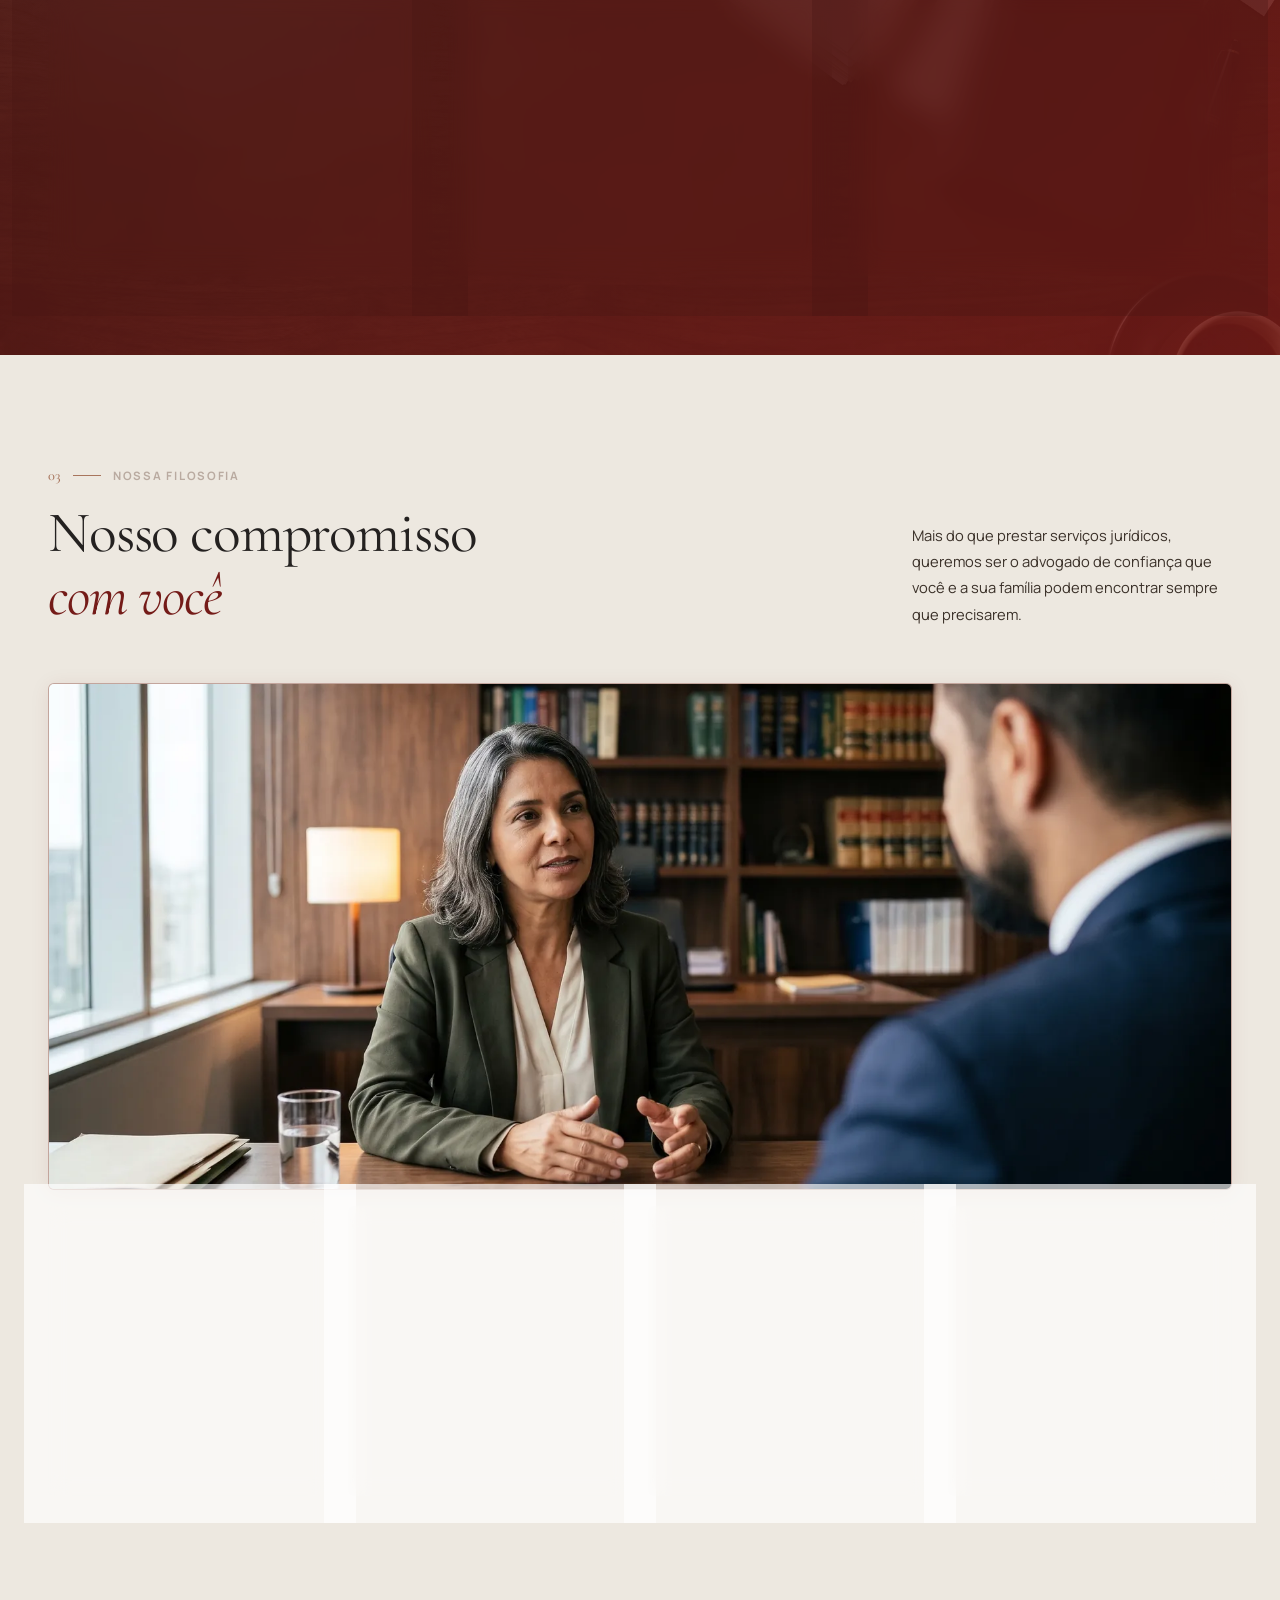
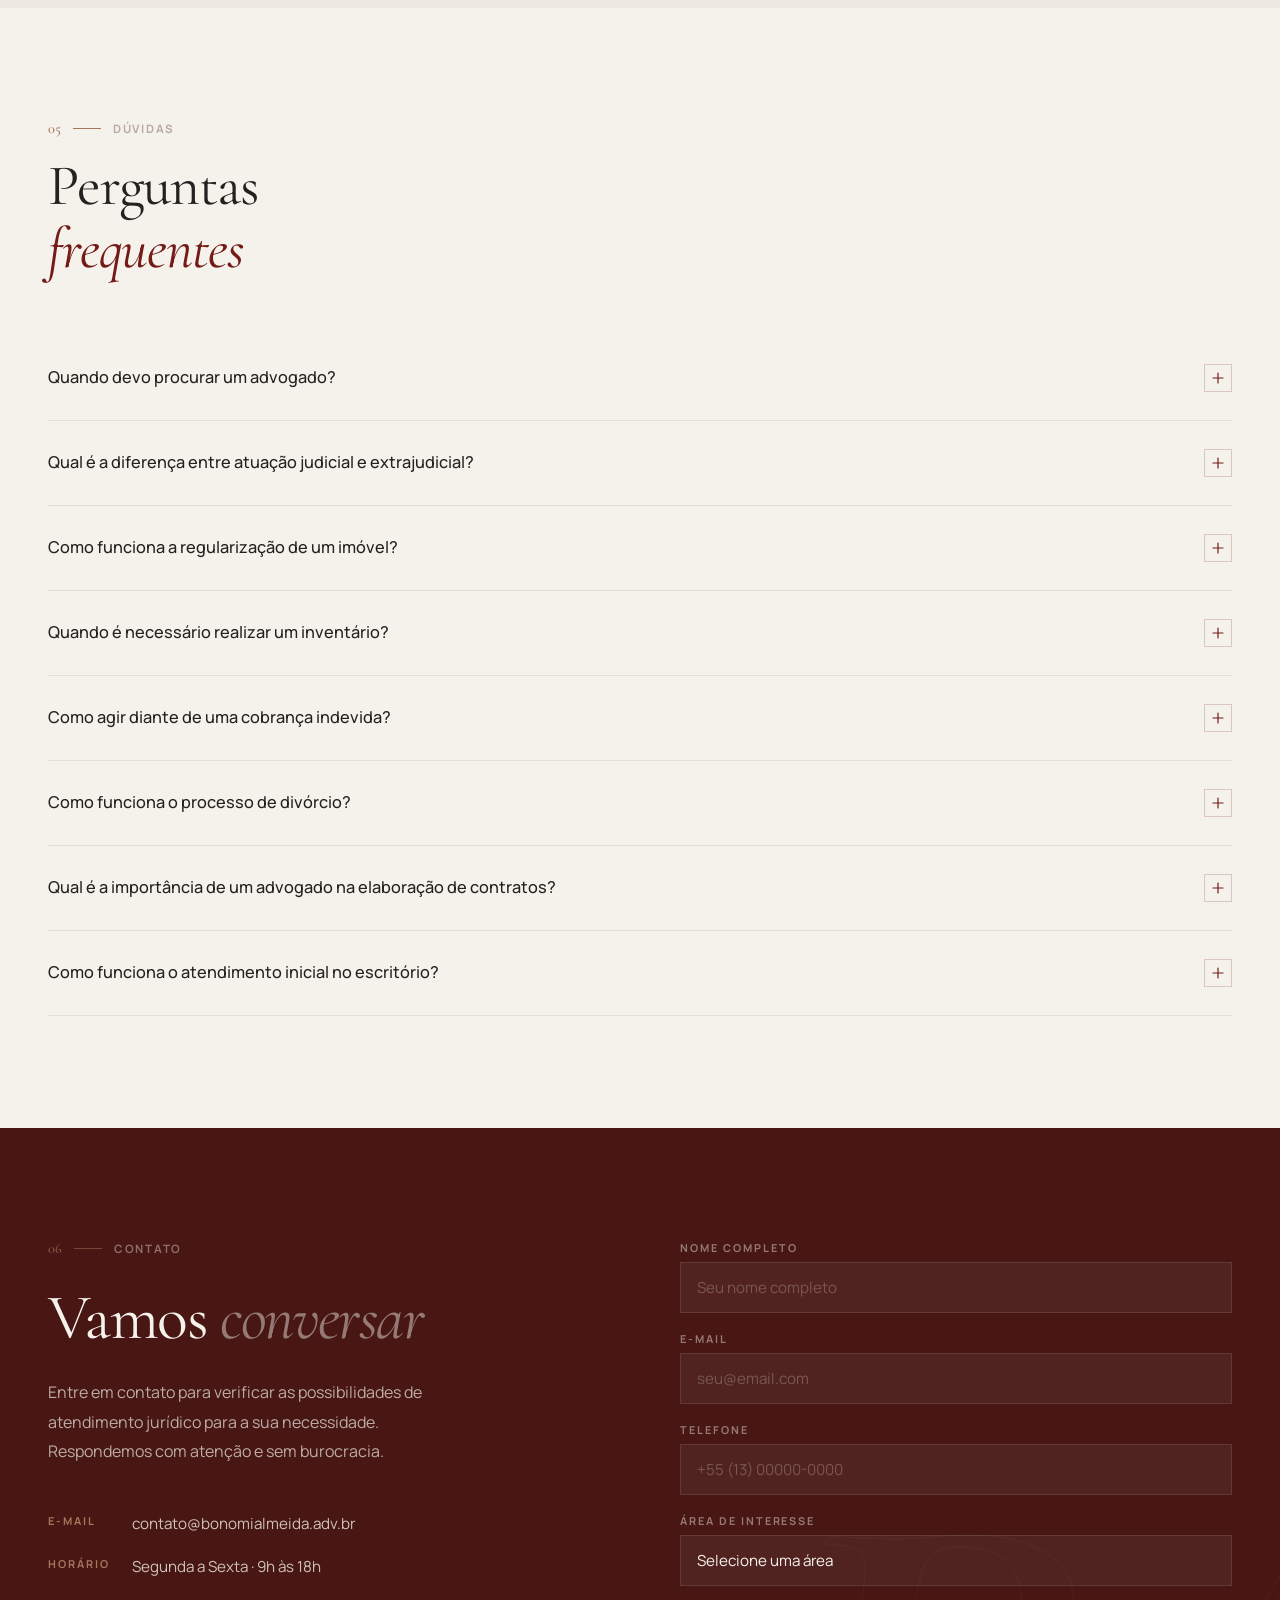
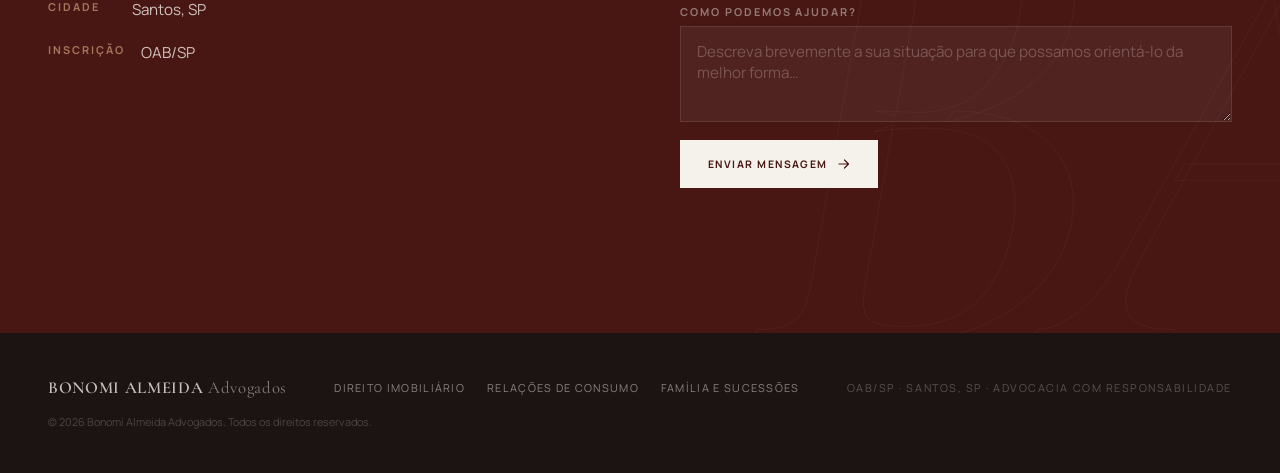
==== commit 9efaaec9: "Criar páginas dedicadas para as três áreas de atuação - /direito-imobiliario/, /relacoes-de-consumo/" ====
--- a/index.html
+++ b/index.html
@@ -33,897 +33,7 @@
 <link rel="preconnect" href="https://fonts.gstatic.com" crossorigin>
 <link rel="stylesheet" href="https://fonts.googleapis.com/css2?family=Cormorant+Garamond:ital,wght@0,300;0,400;0,500;0,600;1,300;1,400;1,500;1,600&family=Manrope:wght@300;400;500;600;700&display=swap">
 
-<style>
-/* ================================
-   BONOMI ALMEIDA — DESIGN SYSTEM
-   Paleta: Ivory · Burgundy · Charcoal
-   Tipografia: Cormorant Garamond + Manrope
-   Layout: arquitetônico editorial, single-theme
-================================ */
-:root {
-  --ivory:    #F5F1EB;
-  --ivory-dk: #EDE8E0;
-  --ivory-dd: #E2DAD0;
-  --burg:     #741B18;
-  --wine:     #481714;
-  --dark:     #2A1F1E;
-  --charcoal: #242120;
-  --taupe:    #B9AAA0;
-  --copper:   #A8755D;
-  --body-txt: #3a3028;
-  --white:    #ffffff;
-
-  --display: 'Cormorant Garamond', Georgia, 'Times New Roman', serif;
-  --sans:    'Manrope', -apple-system, system-ui, sans-serif;
-
-  background: var(--ivory);
-  color: var(--charcoal);
-  color-scheme: light;
-}
-
-*, *::before, *::after { box-sizing: border-box; margin: 0; padding: 0; }
-html { scroll-behavior: smooth; }
-body {
-  font-family: var(--sans);
-  background: var(--ivory);
-  color: var(--charcoal);
-  overflow-x: hidden;
-  -webkit-font-smoothing: antialiased;
-}
-img { max-width: 100%; display: block; }
-
-/* Status-bar painting under fixed nav */
-body::before {
-  content: '';
-  position: fixed;
-  inset: 0 0 auto;
-  height: env(safe-area-inset-top, 0px);
-  background: var(--wine);
-  z-index: 200;
-}
-
-/* ——————————————————————————
-   NAV
-—————————————————————————— */
-.nav {
-  position: fixed;
-  top: env(safe-area-inset-top, 0px);
-  left: 0; right: 0;
-  z-index: 100;
-  padding: 26px max(40px, env(safe-area-inset-left, 0px));
-  display: flex;
-  align-items: center;
-  justify-content: space-between;
-  transition: background .55s cubic-bezier(.4,0,.2,1), padding .35s ease, box-shadow .55s ease;
-}
-.nav.scrolled {
-  background: var(--wine);
-  padding-block: 16px;
-  box-shadow: 0 1px 0 rgba(255,255,255,.06);
-}
-.nav-logo {
-  display: flex; align-items: center; gap: 13px;
-  text-decoration: none;
-  opacity: 0;
-  animation: fadeIn .8s ease .2s forwards;
-}
-.nav-monogram {
-  width: 34px; height: 34px;
-  border: 1px solid rgba(255,255,255,.3);
-  display: grid; place-items: center;
-  font-family: var(--display);
-  font-size: .92rem; font-weight: 600;
-  color: var(--white); letter-spacing: -.01em; flex-shrink: 0;
-}
-.nav-name {
-  font-family: var(--sans);
-  font-size: .68rem; font-weight: 700;
-  letter-spacing: .18em; text-transform: uppercase;
-  color: rgba(255,255,255,.82);
-}
-.nav-links {
-  display: flex; align-items: center; gap: 36px; list-style: none;
-  opacity: 0; animation: fadeIn .8s ease .4s forwards;
-}
-.nav-links a {
-  font-size: .73rem; font-weight: 600;
-  letter-spacing: .13em; text-transform: uppercase;
-  color: rgba(255,255,255,.72); text-decoration: none;
-  transition: color .3s;
-}
-.nav-links a:hover { color: var(--white); }
-.nav-contact {
-  display: inline-flex; align-items: center; gap: 9px;
-  font-size: .68rem; font-weight: 700;
-  letter-spacing: .14em; text-transform: uppercase;
-  color: var(--ivory);
-  border: 1px solid rgba(255,255,255,.25);
-  padding: 10px 20px; text-decoration: none;
-  transition: all .3s;
-  opacity: 0; animation: fadeIn .8s ease .5s forwards;
-}
-.nav-contact:hover { background: var(--ivory); color: var(--wine); border-color: var(--ivory); }
-.nav-burger {
-  display: none; flex-direction: column; gap: 5px;
-  cursor: pointer; padding: 4px;
-  background: none; border: none;
-}
-.nav-burger span { width: 22px; height: 1px; background: var(--white); display: block; transition: all .3s; }
-
-/* ——————————————————————————
-   HERO
-—————————————————————————— */
-.hero {
-  position: relative;
-  min-height: 100svh;
-  background:
-    linear-gradient(170deg, rgba(72,23,20,.58) 0%, rgba(36,10,9,.86) 100%),
-    url('assets/hero-escritorio.webp') 72% center/cover no-repeat;
-  display: flex; flex-direction: column; justify-content: flex-end;
-  overflow: hidden;
-  padding: 0 max(48px, env(safe-area-inset-left, 0px));
-  padding-bottom: 88px;
-}
-.hero::before {
-  content: '';
-  position: absolute; top: 0; bottom: 0;
-  left: max(48px, env(safe-area-inset-left, 0px));
-  width: 1px; background: rgba(255,255,255,.055);
-}
-.hero::after {
-  content: '';
-  position: absolute; top: 0; bottom: 0;
-  right: max(48px, env(safe-area-inset-right, 0px));
-  width: 1px; background: rgba(255,255,255,.055);
-}
-.hero-bg-type {
-  position: absolute; top: 50%; right: -4%;
-  transform: translateY(-55%);
-  font-family: var(--display);
-  font-size: clamp(260px, 42vw, 680px);
-  font-weight: 600; font-style: italic;
-  color: transparent;
-  -webkit-text-stroke: 1px rgba(255,255,255,.055);
-  line-height: .88; letter-spacing: -.05em;
-  user-select: none; pointer-events: none;
-  opacity: 0;
-  animation: bgReveal 2.2s cubic-bezier(.4,0,.2,1) .1s forwards;
-}
-@keyframes bgReveal {
-  0%   { opacity: 0; transform: translateY(-55%) scale(.92); }
-  100% { opacity: 1; transform: translateY(-55%) scale(1); }
-}
-.hero-accent-line {
-  position: absolute; top: 50%; left: 0; right: 0;
-  height: 1px;
-  background: linear-gradient(90deg, transparent 0%, rgba(168,117,93,.18) 30%, rgba(168,117,93,.18) 70%, transparent 100%);
-  transform-origin: left; transform: scaleX(0);
-  animation: lineReveal 1.4s cubic-bezier(.4,0,.2,1) 1s forwards;
-}
-@keyframes lineReveal { to { transform: scaleX(1); } }
-
-.hero-content { position: relative; z-index: 2; max-width: 960px; }
-
-.hero-eyebrow {
-  display: flex; align-items: center; gap: 14px; margin-bottom: 32px;
-  opacity: 0; animation: slideUp .8s ease .55s forwards;
-}
-.eyebrow-bar { width: 36px; height: 1px; background: var(--copper); }
-.eyebrow-text {
-  font-size: .68rem; font-weight: 700;
-  letter-spacing: .2em; text-transform: uppercase; color: var(--copper);
-}
-
-.hero-headline {
-  font-family: var(--display);
-  font-size: clamp(3.2rem, 8.5vw, 8rem);
-  font-weight: 400; line-height: .9;
-  color: var(--ivory); letter-spacing: -.025em;
-  text-wrap: balance;
-  opacity: 0; animation: slideUp 1.1s cubic-bezier(.4,0,.2,1) .7s forwards;
-}
-.hero-headline em {
-  font-style: italic; font-weight: 300;
-  display: block;
-  padding-left: clamp(2rem, 7vw, 9rem);
-}
-
-.hero-rule {
-  width: 100px; height: 1px;
-  background: rgba(255,255,255,.18);
-  margin: 40px 0;
-  opacity: 0; animation: slideUp .8s ease .9s forwards;
-}
-.hero-body {
-  max-width: 500px;
-  font-size: 1rem; font-weight: 400;
-  line-height: 1.85; color: rgba(245,241,235,.70);
-  letter-spacing: .01em;
-  opacity: 0; animation: slideUp .8s ease 1s forwards;
-}
-.hero-cta {
-  display: flex; align-items: center; gap: 24px;
-  margin-top: 44px;
-  opacity: 0; animation: slideUp .8s ease 1.1s forwards;
-  flex-wrap: wrap;
-}
-.btn-fill {
-  display: inline-flex; align-items: center; gap: 10px;
-  font-size: .65rem; font-weight: 700;
-  letter-spacing: .14em; text-transform: uppercase;
-  color: var(--wine); background: var(--ivory);
-  padding: 16px 28px; text-decoration: none;
-  transition: background .3s, transform .3s;
-}
-.btn-fill:hover { background: var(--white); transform: translateY(-1px); }
-.btn-ghost-hero {
-  display: inline-flex; align-items: center; gap: 8px;
-  font-size: .65rem; font-weight: 600;
-  letter-spacing: .14em; text-transform: uppercase;
-  color: rgba(245,241,235,.65); text-decoration: none;
-  transition: color .3s;
-}
-.btn-ghost-hero:hover { color: var(--ivory); }
-
-.hero-scroll {
-  position: absolute;
-  right: max(48px, env(safe-area-inset-right, 0px)); bottom: 40px;
-  display: flex; flex-direction: column; align-items: center; gap: 10px;
-  opacity: 0; animation: fadeIn .8s ease 1.4s forwards;
-}
-.scroll-label {
-  font-size: .52rem; letter-spacing: .22em;
-  text-transform: uppercase; color: rgba(255,255,255,.28);
-  writing-mode: vertical-rl;
-}
-.scroll-track {
-  width: 1px; height: 52px;
-  background: rgba(255,255,255,.12);
-  position: relative; overflow: hidden;
-}
-.scroll-track::after {
-  content: '';
-  position: absolute; top: -100%; left: 0;
-  width: 100%; height: 100%; background: var(--copper);
-  animation: trackPulse 2s ease-in-out 1.6s infinite;
-}
-@keyframes trackPulse { 0%{top:-100%} 100%{top:100%} }
-@keyframes slideUp {
-  from { opacity: 0; transform: translateY(28px); }
-  to   { opacity: 1; transform: translateY(0); }
-}
-@keyframes fadeIn { from{opacity:0} to{opacity:1} }
-
-/* ——————————————————————————
-   LAYOUT UTILITIES
-—————————————————————————— */
-.band {
-  padding-block: 112px;
-  padding-left:  max(48px, env(safe-area-inset-left, 0px));
-  padding-right: max(48px, env(safe-area-inset-right, 0px));
-}
-.band--sm { padding-block: 80px; }
-.inner { max-width: 1200px; margin-inline: auto; }
-
-.sec-label {
-  display: flex; align-items: center; gap: 12px; margin-bottom: 0;
-}
-.sec-num {
-  font-family: var(--display);
-  font-size: .9rem; font-weight: 500; color: var(--copper);
-}
-.sec-rule { width: 28px; height: 1px; background: var(--copper); }
-.sec-tag {
-  font-size: .72rem; font-weight: 700;
-  letter-spacing: .15em; text-transform: uppercase; color: var(--taupe);
-}
-
-/* ——————————————————————————
-   ABOUT
-—————————————————————————— */
-.about { background: var(--ivory); }
-
-.about-grid {
-  display: grid;
-  grid-template-columns: 1fr 1.65fr;
-  gap: 64px; align-items: start;
-  margin-top: 52px;
-}
-
-/* About photo panel */
-.about-visual {
-  position: relative; overflow: hidden;
-  aspect-ratio: 4/5; max-height: 560px;
-  background: var(--ivory-dk);
-  border: 1px solid rgba(116,27,24,.28);
-  border-radius: 6px;
-  box-shadow: 0 2px 20px rgba(116,27,24,.08);
-}
-.about-visual img {
-  width: 100%; height: 100%;
-  object-fit: cover; object-position: 68% 12%;
-  display: block;
-  transition: transform .7s cubic-bezier(.4,0,.2,1);
-}
-.about-visual:hover img { transform: scale(1.04); }
-.about-visual-caption {
-  position: absolute; bottom: 0; left: 0; right: 0;
-  padding: 40px 28px 24px;
-  background: linear-gradient(to top, rgba(36,10,9,.6) 0%, transparent 100%);
-  z-index: 1;
-}
-.about-visual-tag {
-  font-size: .62rem; font-weight: 700;
-  letter-spacing: .18em; text-transform: uppercase;
-  color: rgba(245,241,235,.72);
-}
-
-.about-right { display: flex; flex-direction: column; gap: 0; }
-.about-quote {
-  font-family: var(--display);
-  font-size: clamp(2.2rem, 3.8vw, 3.4rem);
-  font-weight: 400; line-height: 1.2;
-  color: var(--charcoal); letter-spacing: -.01em;
-  text-wrap: balance;
-}
-.about-quote em { font-style: italic; color: var(--burg); }
-
-.about-copy { display: flex; flex-direction: column; gap: 22px; margin-top: 36px; }
-.about-copy p {
-  font-size: 1.02rem; line-height: 1.9; color: var(--body-txt);
-}
-.about-sig {
-  margin-top: 8px; padding-top: 26px;
-  border-top: 1px solid rgba(185,170,160,.28);
-  font-family: var(--display);
-  font-size: 1.05rem; font-style: italic; color: var(--charcoal);
-}
-
-/* ——————————————————————————
-   ATUAÇÃO
-—————————————————————————— */
-.practice { background: var(--ivory-dk); position: relative; overflow: hidden; }
-.practice::before {
-  content: '';
-  position: absolute; top: 0; left: 0; right: 0; height: 1px;
-  background: linear-gradient(90deg, transparent, rgba(116,27,24,.18), transparent);
-}
-
-.practice-hd {
-  display: flex; justify-content: space-between; align-items: flex-end;
-  margin-bottom: 52px; flex-wrap: wrap; gap: 24px;
-}
-.practice-title {
-  font-family: var(--display);
-  font-size: clamp(2.6rem, 5vw, 4.4rem);
-  font-weight: 400; color: var(--charcoal);
-  line-height: 1.08; letter-spacing: -.025em; text-wrap: balance;
-}
-.practice-title em { font-style: italic; color: rgba(116,27,24,.38); }
-.practice-intro {
-  max-width: 280px; font-size: .95rem; line-height: 1.78;
-  color: var(--body-txt); text-align: right;
-}
-
-/* H3 Civil intro block */
-.civil-intro {
-  padding: 36px 0 48px;
-  border-bottom: 1px solid rgba(0,0,0,.07);
-  margin-bottom: 0;
-}
-.civil-intro-inner {
-  display: grid; grid-template-columns: 240px 1fr; gap: 48px; align-items: start;
-}
-.civil-heading {
-  font-family: var(--display);
-  font-size: 1.65rem; font-weight: 500; font-style: italic;
-  color: var(--charcoal);
-  line-height: 1.1;
-}
-.civil-desc {
-  font-size: .98rem; line-height: 1.85;
-  color: var(--body-txt);
-  padding-top: 4px;
-}
-
-/* H4 practice grid */
-.practice-list {
-  display: grid; grid-template-columns: repeat(3, 1fr);
-  gap: 16px; margin-top: 4px;
-}
-.pa-item {
-  padding: 40px 32px;
-  background: rgba(255,255,255,.68);
-  backdrop-filter: blur(12px);
-  -webkit-backdrop-filter: blur(12px);
-  border: 1px solid rgba(116,27,24,.24);
-  box-shadow: 0 2px 18px rgba(116,27,24,.06);
-  border-radius: 6px;
-  overflow: hidden;
-  transition: background .35s, box-shadow .35s, transform .3s, border-color .35s;
-  cursor: default; position: relative;
-}
-.pa-item::after {
-  content: '';
-  position: absolute; bottom: 0; left: 0; right: 0;
-  height: 0; background: var(--burg);
-  border-radius: 0;
-  transition: height .4s cubic-bezier(.4,0,.2,1);
-}
-.pa-item:hover {
-  background: rgba(255,255,255,.92);
-  border-color: rgba(116,27,24,.55);
-  box-shadow: 0 8px 28px rgba(116,27,24,.12);
-  transform: translateY(-3px);
-}
-.pa-item:hover::after { height: 3px; }
-
-.pa-media {
-  margin: -40px -32px 28px;
-  aspect-ratio: 3/2; overflow: hidden;
-  border-radius: 0;
-  border-bottom: 1px solid rgba(116,27,24,.16);
-  background: var(--ivory-dd);
-}
-.pa-media img {
-  width: 100%; height: 100%;
-  object-fit: cover; display: block;
-  transition: transform .7s cubic-bezier(.4,0,.2,1);
-}
-.pa-item:hover .pa-media img { transform: scale(1.04); }
-
-.pa-num {
-  font-family: var(--display);
-  font-size: .85rem; font-weight: 500; color: var(--copper);
-  margin-bottom: 22px; display: block;
-}
-.pa-name {
-  font-family: var(--sans);
-  font-size: 1.1rem; font-weight: 600;
-  color: var(--charcoal); line-height: 1.2; margin-bottom: 14px;
-  letter-spacing: -.01em;
-}
-.pa-list {
-  list-style: none; display: flex; flex-direction: column; gap: 7px;
-  margin-top: 16px;
-}
-.pa-list li {
-  font-size: .92rem; line-height: 1.65;
-  color: var(--body-txt);
-  padding-left: 16px; position: relative;
-}
-.pa-list li::before {
-  content: '—';
-  position: absolute; left: 0;
-  color: var(--copper);
-  font-size: .72rem;
-}
-
-/* ——————————————————————————
-   ATUAÇÃO CONSULTIVA STRIP
-—————————————————————————— */
-.modalities {
-  background:
-    linear-gradient(135deg, rgba(72,23,20,.92) 0%, rgba(116,27,24,.88) 100%),
-    url('assets/modalidades-mesa.webp') center/cover no-repeat;
-}
-.mod-grid {
-  display: grid; grid-template-columns: repeat(3, 1fr); gap: 16px;
-}
-.mod-item {
-  background: rgba(72,23,20,.32);
-  backdrop-filter: blur(14px);
-  -webkit-backdrop-filter: blur(14px);
-  border: 1px solid rgba(214,140,128,.32);
-  box-shadow: 0 4px 24px rgba(0,0,0,.22);
-  border-radius: 6px;
-  padding: 48px 36px;
-  transition: background .3s, transform .3s, box-shadow .3s, border-color .3s;
-}
-.mod-item:hover {
-  background: rgba(72,23,20,.52);
-  border-color: rgba(214,140,128,.6);
-  transform: translateY(-3px);
-  box-shadow: 0 8px 32px rgba(0,0,0,.32);
-}
-.mod-num {
-  font-family: var(--display);
-  font-size: .85rem; font-weight: 500; font-style: italic;
-  color: rgba(168,117,93,.72); margin-bottom: 20px; display: block;
-}
-.mod-name {
-  font-family: var(--sans);
-  font-size: 1.15rem; font-weight: 600;
-  color: var(--ivory); line-height: 1.2; margin-bottom: 18px;
-  letter-spacing: -.01em;
-}
-.mod-desc {
-  font-size: .97rem; line-height: 1.85; color: rgba(245,241,235,.75);
-}
-
-/* ——————————————————————————
-   COMPROMISSO
-—————————————————————————— */
-.commit { background: var(--ivory-dk); }
-.commit-hd {
-  display: flex; justify-content: space-between; align-items: flex-end;
-  margin-bottom: 56px; flex-wrap: wrap; gap: 24px;
-}
-.commit-title {
-  font-family: var(--display);
-  font-size: clamp(2.2rem, 4.5vw, 3.8rem);
-  font-weight: 400; color: var(--charcoal);
-  letter-spacing: -.02em; line-height: 1.08;
-}
-.commit-title em { font-style: italic; color: var(--burg); }
-.commit-lead {
-  max-width: 320px; font-size: .92rem; line-height: 1.78; color: var(--body-txt);
-}
-.commit-visual {
-  position: relative; overflow: hidden;
-  aspect-ratio: 21/9; margin: 0 0 16px;
-  border: 1px solid rgba(116,27,24,.28);
-  border-radius: 6px;
-  box-shadow: 0 2px 20px rgba(116,27,24,.08);
-  background: var(--ivory-dd);
-}
-.commit-visual img {
-  width: 100%; height: 100%;
-  object-fit: cover; object-position: 50% 38%;
-  display: block;
-  transition: transform .7s cubic-bezier(.4,0,.2,1);
-}
-.commit-visual:hover img { transform: scale(1.03); }
-.commit-grid {
-  display: grid; grid-template-columns: repeat(4, 1fr); gap: 16px;
-}
-.commit-item {
-  background: rgba(255,255,255,.65);
-  backdrop-filter: blur(10px);
-  -webkit-backdrop-filter: blur(10px);
-  border: 1px solid rgba(116,27,24,.24);
-  box-shadow: 0 2px 16px rgba(116,27,24,.05);
-  border-radius: 6px;
-  padding: 36px 28px;
-  display: flex; flex-direction: column; gap: 14px;
-  transition: box-shadow .3s, transform .3s, background .3s, border-color .3s;
-}
-.commit-item:hover {
-  background: rgba(255,255,255,.9);
-  border-color: rgba(116,27,24,.55);
-  box-shadow: 0 8px 26px rgba(116,27,24,.11);
-  transform: translateY(-3px);
-}
-.commit-icon {
-  width: 38px; height: 38px;
-  border: 1px solid rgba(116,27,24,.18);
-  display: grid; place-items: center; flex-shrink: 0;
-}
-.commit-head {
-  font-family: var(--sans);
-  font-size: 1rem; font-weight: 600; color: var(--charcoal);
-  letter-spacing: -.01em;
-}
-.commit-text {
-  font-size: .9rem; line-height: 1.78; color: var(--body-txt);
-}
-
-
-/* ——————————————————————————
-   SÓCIO
-—————————————————————————— */
-.partner { background: var(--ivory-dk); }
-.partner-grid {
-  display: grid;
-  grid-template-columns: 5fr 6fr;
-  gap: clamp(48px, 7vw, 96px);
-  align-items: center;
-}
-.partner-photo-wrap {
-  position: relative;
-  aspect-ratio: 3 / 4;
-  max-height: 560px;
-  overflow: hidden;
-}
-.partner-photo-wrap::before {
-  content: '';
-  position: absolute;
-  inset: -14px 14px 14px -14px;
-  border: 1px solid rgba(116,27,24,.22);
-  z-index: -1;
-  pointer-events: none;
-}
-.partner-photo-wrap img {
-  width: 100%; height: 100%;
-  object-fit: cover;
-  object-position: 68% 12%;
-  display: block;
-  transition: transform .8s cubic-bezier(.4,0,.2,1);
-}
-.partner-photo-wrap:hover img { transform: scale(1.03); }
-.partner-badge {
-  position: absolute;
-  bottom: 0; left: 0; right: 0;
-  padding: 60px 28px 26px;
-  background: linear-gradient(to top, rgba(36,10,9,.88) 0%, rgba(36,10,9,.3) 60%, transparent 100%);
-}
-.partner-badge-name {
-  display: block;
-  font-family: var(--display);
-  font-size: 1.35rem; font-weight: 500;
-  color: var(--ivory); letter-spacing: -.01em;
-  line-height: 1.2; margin-bottom: 5px;
-}
-.partner-badge-role {
-  display: block;
-  font-size: .65rem; font-weight: 700;
-  letter-spacing: .18em; text-transform: uppercase;
-  color: rgba(245,241,235,.62);
-}
-.partner-name {
-  font-family: var(--display);
-  font-size: clamp(2.4rem, 4.5vw, 4rem);
-  font-weight: 400; color: var(--charcoal);
-  letter-spacing: -.025em; line-height: 1.07;
-  margin-bottom: 10px;
-}
-.partner-name em { font-style: italic; color: var(--burg); }
-.partner-role-tag {
-  font-size: .72rem; font-weight: 700;
-  letter-spacing: .18em; text-transform: uppercase;
-  color: var(--copper); margin-bottom: 32px; display: block;
-}
-.partner-copy { display: flex; flex-direction: column; gap: 16px; margin-top: 28px; }
-.partner-copy p { font-size: 1rem; line-height: 1.78; color: var(--body-txt); }
-
-/* ——————————————————————————
-   FAQ
-—————————————————————————— */
-.faq { background: var(--ivory); }
-.faq-hd { margin-bottom: 56px; }
-.faq-title {
-  font-family: var(--display);
-  font-size: clamp(2.4rem, 4.5vw, 4rem);
-  font-weight: 400; color: var(--charcoal);
-  letter-spacing: -.02em; line-height: 1.08;
-  margin-top: 18px; text-wrap: balance;
-}
-.faq-title em { font-style: italic; color: var(--burg); }
-
-.faq-list { display: flex; flex-direction: column; }
-
-.faq-item {
-  border-bottom: 1px solid rgba(0,0,0,.08);
-}
-.faq-q {
-  display: flex; justify-content: space-between; align-items: center;
-  gap: 24px; padding: 28px 0;
-  cursor: pointer; background: none; border: none;
-  text-align: left; width: 100%; color: inherit;
-  font-family: var(--sans);
-}
-.faq-q-text {
-  font-family: var(--sans);
-  font-size: 1.02rem; font-weight: 500;
-  color: var(--charcoal); line-height: 1.4;
-  transition: color .25s;
-}
-.faq-item.open .faq-q-text { color: var(--burg); }
-.faq-icon {
-  flex-shrink: 0;
-  width: 28px; height: 28px;
-  border: 1px solid rgba(116,27,24,.2);
-  display: grid; place-items: center;
-  color: var(--burg); transition: transform .35s, border-color .25s;
-}
-.faq-item.open .faq-icon { transform: rotate(45deg); border-color: var(--burg); }
-
-.faq-a {
-  max-height: 0; overflow: hidden;
-  transition: max-height .4s cubic-bezier(.4,0,.2,1);
-}
-.faq-a-inner {
-  padding-bottom: 28px; max-width: 760px;
-  font-size: 1rem; line-height: 1.9;
-  color: var(--body-txt);
-}
-
-/* ——————————————————————————
-   CONTATO
-—————————————————————————— */
-.contact { background: var(--wine); position: relative; overflow: hidden; }
-.contact::before {
-  content: 'BA';
-  position: absolute; right: -10%; bottom: -15%;
-  font-family: var(--display);
-  font-size: 50vw; font-weight: 600; font-style: italic;
-  color: transparent;
-  -webkit-text-stroke: 1px rgba(255,255,255,.035);
-  pointer-events: none; line-height: 1;
-  letter-spacing: -.06em; user-select: none;
-}
-.contact-grid {
-  position: relative; z-index: 1;
-  display: grid; grid-template-columns: 1fr 1fr;
-  gap: 80px; align-items: start;
-}
-.contact-left h2 {
-  font-family: var(--display);
-  font-size: clamp(2.6rem, 5vw, 4.5rem);
-  font-weight: 400; color: var(--ivory);
-  line-height: 1.02; letter-spacing: -.025em;
-  text-wrap: balance; margin-block: 28px 28px;
-}
-.contact-left h2 em { font-style: italic; color: rgba(245,241,235,.45); }
-.contact-lead {
-  font-size: 1rem; line-height: 1.85;
-  color: rgba(245,241,235,.68); max-width: 380px; margin-bottom: 44px;
-}
-.contact-items { display: flex; flex-direction: column; gap: 18px; }
-.ci { display: flex; align-items: flex-start; gap: 16px; }
-.ci-lbl {
-  font-size: .68rem; font-weight: 700;
-  letter-spacing: .18em; text-transform: uppercase;
-  color: var(--copper); min-width: 68px; padding-top: 2px;
-}
-.ci-val { font-size: .95rem; line-height: 1.65; color: rgba(245,241,235,.78); }
-
-.contact-form { display: flex; flex-direction: column; gap: 18px; }
-.fg { display: flex; flex-direction: column; gap: 7px; }
-.flabel {
-  font-size: .68rem; font-weight: 700;
-  letter-spacing: .18em; text-transform: uppercase;
-  color: rgba(245,241,235,.45);
-}
-.finput {
-  background: rgba(255,255,255,.05);
-  border: 1px solid rgba(255,255,255,.1);
-  padding: 14px 16px;
-  font-family: var(--sans); font-size: .95rem; color: var(--ivory);
-  outline: none; -webkit-appearance: none; appearance: none;
-  border-radius: 0; width: 100%; transition: border-color .3s;
-}
-.finput::placeholder { color: rgba(245,241,235,.25); }
-.finput:focus { border-color: rgba(168,117,93,.5); }
-option { background: var(--wine); color: var(--ivory); }
-textarea.finput { resize: vertical; min-height: 96px; }
-.btn-send {
-  display: inline-flex; align-items: center; gap: 10px;
-  font-size: .65rem; font-weight: 700;
-  letter-spacing: .14em; text-transform: uppercase;
-  color: var(--wine); background: var(--ivory);
-  border: none; padding: 17px 28px; cursor: pointer;
-  transition: background .3s, transform .3s;
-  align-self: flex-start; font-family: var(--sans);
-}
-.btn-send:hover { background: var(--white); transform: translateY(-1px); }
-#form-msg {
-  font-size: .78rem; color: rgba(245,241,235,.6); min-height: 1.2em;
-}
-
-/* ——————————————————————————
-   FOOTER
-—————————————————————————— */
-footer {
-  background: #1C1412;
-  padding: 44px max(48px, env(safe-area-inset-left, 0px));
-  padding-right: max(48px, env(safe-area-inset-right, 0px));
-}
-.footer-inner {
-  max-width: 1200px; margin-inline: auto;
-  display: flex; justify-content: space-between;
-  align-items: center; flex-wrap: wrap; gap: 16px;
-}
-.footer-brand {
-  font-family: var(--display);
-  font-size: 1.05rem; color: rgba(245,241,235,.48); letter-spacing: .04em;
-}
-.footer-brand strong { color: rgba(245,241,235,.78); font-weight: 600; }
-.footer-oab { font-size: .68rem; letter-spacing: .14em; text-transform: uppercase; color: rgba(245,241,235,.28); }
-.footer-copy { font-size: .68rem; color: rgba(245,241,235,.22); }
-
-/* ——————————————————————————
-   WHATSAPP FLOAT
-—————————————————————————— */
-.wa-float {
-  position: fixed;
-  bottom: max(28px, calc(env(safe-area-inset-bottom, 0px) + 16px));
-  right: max(28px, env(safe-area-inset-right, 0px));
-  width: 58px; height: 58px;
-  background: #25D366;
-  border-radius: 50%;
-  display: grid; place-items: center;
-  text-decoration: none; z-index: 50;
-  box-shadow: 0 4px 22px rgba(37,211,102,.32);
-  transition: transform .3s cubic-bezier(.4,0,.2,1), box-shadow .3s;
-}
-.wa-float::before {
-  content: '';
-  position: absolute; inset: 0; border-radius: 50%;
-  background: #25D366;
-  animation: waPulse 2.4s ease-out infinite;
-}
-.wa-float:hover { transform: scale(1.1); box-shadow: 0 6px 30px rgba(37,211,102,.52); }
-.wa-float:hover .wa-tip { opacity: 1; transform: translateY(-50%) translateX(0); }
-.wa-tip {
-  position: absolute;
-  right: calc(100% + 14px); top: 50%;
-  transform: translateY(-50%) translateX(8px);
-  background: var(--charcoal); color: var(--ivory);
-  font-size: .62rem; font-weight: 700;
-  letter-spacing: .1em; text-transform: uppercase;
-  padding: 8px 13px; white-space: nowrap; pointer-events: none;
-  opacity: 0; transition: opacity .25s, transform .25s;
-}
-.wa-float > svg { position: relative; z-index: 1; }
-@keyframes waPulse {
-  0%   { opacity: .42; transform: scale(1); }
-  70%  { opacity: 0;   transform: scale(1.62); }
-  100% { opacity: 0;   transform: scale(1.62); }
-}
-
-/* ——————————————————————————
-   SCROLL REVEAL
-—————————————————————————— */
-.r {
-  opacity: 0; transform: translateY(30px);
-  transition: opacity .75s cubic-bezier(.4,0,.2,1), transform .75s cubic-bezier(.4,0,.2,1);
-}
-.r.in { opacity: 1; transform: none; }
-.r.d1 { transition-delay: .12s; }
-.r.d2 { transition-delay: .22s; }
-.r.d3 { transition-delay: .34s; }
-
-/* ——————————————————————————
-   RESPONSIVE
-—————————————————————————— */
-@media (max-width: 960px) {
-  .nav-links, .nav-contact { display: none; }
-  .nav-burger { display: flex; }
-  .about-grid { grid-template-columns: 1fr; gap: 40px; }
-  .about-visual { aspect-ratio: 16/7; max-height: 280px; }
-  .practice-hd { flex-direction: column; align-items: flex-start; }
-  .practice-intro { text-align: left; }
-  .civil-intro-inner { grid-template-columns: 1fr; gap: 16px; }
-  .practice-list { grid-template-columns: 1fr 1fr; }
-  .mod-grid { grid-template-columns: 1fr; }
-  .commit-grid { grid-template-columns: 1fr 1fr; }
-  .commit-visual { aspect-ratio: 16/9; }
-  .contact-grid { grid-template-columns: 1fr; gap: 48px; }
-  .commit-hd { flex-direction: column; align-items: flex-start; }
-  .band { padding-block: 80px; }
-  .partner-grid { grid-template-columns: 1fr; gap: 40px; }
-  .partner-photo-wrap { max-height: 420px; aspect-ratio: 4/3; }
-  .partner-photo-wrap::before { display: none; }
-}
-
-@media (max-width: 560px) {
-  .hero { padding-left: max(24px, env(safe-area-inset-left, 0px)); padding-right: max(24px, env(safe-area-inset-right, 0px)); }
-  .band {
-    padding-block: 64px;
-    padding-left: max(24px, env(safe-area-inset-left, 0px));
-    padding-right: max(24px, env(safe-area-inset-right, 0px));
-  }
-  footer, .nav {
-    padding-left: max(24px, env(safe-area-inset-left, 0px));
-    padding-right: max(24px, env(safe-area-inset-right, 0px));
-  }
-  .practice-list { grid-template-columns: 1fr; }
-  .commit-grid { grid-template-columns: 1fr; }
-  .commit-visual { aspect-ratio: 4/3; }
-  .commit-visual img { object-position: 42% 40%; }
-  .hero { background-position: center, 78% center; }
-  .hero-scroll { display: none; }
-  .hero-bg-type { font-size: 65vw; right: -18%; }
-  .wa-tip { display: none; }
-}
-
-@media (prefers-reduced-motion: reduce) {
-  *, *::before, *::after { animation-duration: .01ms !important; transition-duration: .01ms !important; }
-  .r { opacity: 1; transform: none; }
-  .wa-float::before { animation: none; }
-}
-</style>
+<link rel="stylesheet" href="assets/site.css">
 
 <!-- Mobile nav overlay -->
 <div id="mobile-nav" hidden role="dialog" aria-label="Menu de navegação"
@@ -934,16 +44,7 @@
   <a href="#contato" class="mn-link">Contato</a>
   <a href="#contato" class="btn-fill" style="margin-top:16px;align-self:flex-start">Entre em Contato</a>
 </div>
-<style>
-.mn-link {
-  font-family: var(--display);
-  font-size: clamp(2rem, 6vw, 3rem); font-weight: 400;
-  color: rgba(245,241,235,.82); text-decoration: none;
-  letter-spacing: -.01em; transition: color .2s;
-}
-.mn-link:hover { color: var(--white); }
-[hidden] { display: none !important; }
-</style>
+
 </head>
 <body>
 
@@ -1080,7 +181,7 @@
       <article class="pa-item r">
         <figure class="pa-media"><img src="assets/area-imobiliario.webp" alt="Casal revisando contrato de compra de imóvel com as chaves sobre a mesa" width="960" height="536" loading="lazy" decoding="async"></figure>
         <span class="pa-num" aria-hidden="true">01</span>
-        <h4 class="pa-name">Direito Imobiliário</h4>
+        <h4 class="pa-name"><a href="direito-imobiliario/">Direito Imobiliário</a></h4>
         <ul class="pa-list" aria-label="Serviços de Direito Imobiliário">
           <li>Regularização de imóveis</li>
           <li>Doações de imóveis</li>
@@ -1091,11 +192,12 @@
           <li>Elaboração e revisão de contratos</li>
           <li>Auxílio e orientação negocial</li>
         </ul>
+        <a class="pa-more" href="direito-imobiliario/">Conheça a área <span aria-hidden="true">→</span></a>
       </article>
       <article class="pa-item r d1">
         <figure class="pa-media"><img src="assets/area-consumo.webp" alt="Mulher organizando contas e extratos bancários na mesa da cozinha" width="960" height="536" loading="lazy" decoding="async"></figure>
         <span class="pa-num" aria-hidden="true">02</span>
-        <h4 class="pa-name">Relações de Consumo</h4>
+        <h4 class="pa-name"><a href="relacoes-de-consumo/">Relações de Consumo</a></h4>
         <ul class="pa-list" aria-label="Serviços de Relações de Consumo">
           <li>Aquisição de bens e serviços</li>
           <li>Contratos de consumo</li>
@@ -1106,11 +208,12 @@
           <li>Regularização de pendências financeiras</li>
           <li>Negociação de dívidas</li>
         </ul>
+        <a class="pa-more" href="relacoes-de-consumo/">Conheça a área <span aria-hidden="true">→</span></a>
       </article>
       <article class="pa-item r d2">
         <figure class="pa-media"><img src="assets/area-familia.webp" alt="Mão de uma senhora sobre a mão do filho, apoiadas em uma pasta de documentos da família" width="960" height="536" loading="lazy" decoding="async"></figure>
         <span class="pa-num" aria-hidden="true">03</span>
-        <h4 class="pa-name">Família e Sucessões</h4>
+        <h4 class="pa-name"><a href="familia-e-sucessoes/">Família e Sucessões</a></h4>
         <ul class="pa-list" aria-label="Serviços de Direito de Família e Sucessões">
           <li>Divórcio consensual e litigioso</li>
           <li>Interdição e curatela</li>
@@ -1119,6 +222,7 @@
           <li>Planejamento sucessório</li>
           <li>Testamentos</li>
         </ul>
+        <a class="pa-more" href="familia-e-sucessoes/">Conheça a área <span aria-hidden="true">→</span></a>
       </article>
     </div>
   </div>
@@ -1410,6 +514,11 @@
 <footer role="contentinfo">
   <div class="footer-inner">
     <div class="footer-brand"><strong>BONOMI ALMEIDA</strong> Advogados</div>
+    <nav class="footer-links" aria-label="Áreas de atuação">
+      <a href="direito-imobiliario/">Direito Imobiliário</a>
+      <a href="relacoes-de-consumo/">Relações de Consumo</a>
+      <a href="familia-e-sucessoes/">Família e Sucessões</a>
+    </nav>
     <div class="footer-oab">OAB/SP · Santos, SP · Advocacia com responsabilidade</div>
     <div class="footer-copy">© 2026 Bonomi Almeida Advogados. Todos os direitos reservados.</div>
   </div>
@@ -1432,7 +541,7 @@
   "@graph": [
     {
       "@type": "WebSite",
-      "@id": "#website",
+      "@id": "https://bonomi-almeida.vercel.app/#website",
       "url": "https://bonomi-almeida.vercel.app/",
       "name": "Bonomi Almeida Advogados",
       "description": "Escritório de advocacia com foco em Direito Civil, Direito Imobiliário, Relações de Consumo e Direito de Família e Sucessões.",
@@ -1440,7 +549,7 @@
     },
     {
       "@type": ["Organization", "LegalService"],
-      "@id": "#organization",
+      "@id": "https://bonomi-almeida.vercel.app/#organization",
       "name": "Bonomi Almeida Advogados",
       "legalName": "Bonomi Almeida Advogados",
       "description": "Escritório de advocacia com atendimento humanizado, especializado em Direito Civil, Direito Imobiliário, Relações de Consumo e Direito de Família e Sucessões.",
@@ -1476,12 +585,12 @@
     },
     {
       "@type": "WebPage",
-      "@id": "#webpage",
+      "@id": "https://bonomi-almeida.vercel.app/#webpage",
       "url": "https://bonomi-almeida.vercel.app/",
       "name": "Bonomi Almeida Advogados | Advocacia em Santos, SP",
       "description": "Bonomi Almeida Advogados — escritório em Santos, SP com atendimento humanizado em Direito Imobiliário, Relações de Consumo e Direito de Família e Sucessões.",
-      "isPartOf": {"@id": "#website"},
-      "about": {"@id": "#organization"},
+      "isPartOf": {"@id": "https://bonomi-almeida.vercel.app/#website"},
+      "about": {"@id": "https://bonomi-almeida.vercel.app/#organization"},
       "inLanguage": "pt-BR"
     },
     {
@@ -1526,81 +635,6 @@
 </script>
 
 <!-- SCRIPTS -->
-<script>
-(function () {
-  'use strict';
-
-  /* Nav scroll */
-  var nav = document.getElementById('nav');
-  window.addEventListener('scroll', function () {
-    nav.classList.toggle('scrolled', window.scrollY > 72);
-  }, { passive: true });
-
-  /* Mobile burger */
-  var burger = document.getElementById('burger');
-  var mobileNav = document.getElementById('mobile-nav');
-  var menuOpen = false;
-
-  function toggleMenu(open) {
-    menuOpen = open;
-    mobileNav.hidden = !open;
-    burger.setAttribute('aria-expanded', open);
-    var spans = burger.querySelectorAll('span');
-    if (open) {
-      spans[0].style.cssText = 'transform:translateY(6px) rotate(45deg)';
-      spans[1].style.cssText = 'opacity:0';
-      spans[2].style.cssText = 'transform:translateY(-6px) rotate(-45deg)';
-    } else {
-      spans.forEach(function (s) { s.style.cssText = ''; });
-    }
-  }
-
-  burger.addEventListener('click', function () { toggleMenu(!menuOpen); });
-  mobileNav.querySelectorAll('a').forEach(function (a) {
-    a.addEventListener('click', function () { toggleMenu(false); });
-  });
-  document.addEventListener('keydown', function (e) {
-    if (e.key === 'Escape' && menuOpen) toggleMenu(false);
-  });
-
-  /* Scroll reveal */
-  var io = new IntersectionObserver(function (entries) {
-    entries.forEach(function (e) {
-      if (e.isIntersecting) { e.target.classList.add('in'); io.unobserve(e.target); }
-    });
-  }, { threshold: 0.08, rootMargin: '0px 0px -40px 0px' });
-  document.querySelectorAll('.r').forEach(function (el) { io.observe(el); });
-
-  /* FAQ accordion */
-  document.querySelectorAll('.faq-q').forEach(function (btn) {
-    btn.addEventListener('click', function () {
-      var item = btn.closest('.faq-item');
-      var answer = item.querySelector('.faq-a');
-      var isOpen = item.classList.contains('open');
-
-      document.querySelectorAll('.faq-item.open').forEach(function (openItem) {
-        openItem.classList.remove('open');
-        openItem.querySelector('.faq-a').style.maxHeight = '0';
-        openItem.querySelector('.faq-q').setAttribute('aria-expanded', 'false');
-      });
-
-      if (!isOpen) {
-        item.classList.add('open');
-        answer.style.maxHeight = answer.scrollHeight + 'px';
-        btn.setAttribute('aria-expanded', 'true');
-      }
-    });
-  });
-
-  /* Form */
-  document.getElementById('cform').addEventListener('submit', function (e) {
-    e.preventDefault();
-    var msg = document.getElementById('form-msg');
-    msg.style.color = 'rgba(245,241,235,.68)';
-    msg.textContent = 'Mensagem enviada. Entraremos em contato em breve para verificar as possibilidades de atendimento.';
-    this.reset();
-  });
-})();
-</script>
+<script src="assets/site.js" defer></script>
 </body>
 </html>
--- a/assets/site.css
+++ b/assets/site.css
@@ -0,0 +1,917 @@
+/* ================================
+   BONOMI ALMEIDA — DESIGN SYSTEM
+   Paleta: Ivory · Burgundy · Charcoal
+   Tipografia: Cormorant Garamond + Manrope
+   Layout: arquitetônico editorial, single-theme
+================================ */
+:root {
+  --ivory:    #F5F1EB;
+  --ivory-dk: #EDE8E0;
+  --ivory-dd: #E2DAD0;
+  --burg:     #741B18;
+  --wine:     #481714;
+  --dark:     #2A1F1E;
+  --charcoal: #242120;
+  --taupe:    #B9AAA0;
+  --copper:   #A8755D;
+  --body-txt: #3a3028;
+  --white:    #ffffff;
+
+  --display: 'Cormorant Garamond', Georgia, 'Times New Roman', serif;
+  --sans:    'Manrope', -apple-system, system-ui, sans-serif;
+
+  background: var(--ivory);
+  color: var(--charcoal);
+  color-scheme: light;
+}
+
+*, *::before, *::after { box-sizing: border-box; margin: 0; padding: 0; }
+html { scroll-behavior: smooth; }
+body {
+  font-family: var(--sans);
+  background: var(--ivory);
+  color: var(--charcoal);
+  overflow-x: hidden;
+  -webkit-font-smoothing: antialiased;
+}
+img { max-width: 100%; display: block; }
+
+/* Status-bar painting under fixed nav */
+body::before {
+  content: '';
+  position: fixed;
+  inset: 0 0 auto;
+  height: env(safe-area-inset-top, 0px);
+  background: var(--wine);
+  z-index: 200;
+}
+
+/* ——————————————————————————
+   NAV
+—————————————————————————— */
+.nav {
+  position: fixed;
+  top: env(safe-area-inset-top, 0px);
+  left: 0; right: 0;
+  z-index: 100;
+  padding: 26px max(40px, env(safe-area-inset-left, 0px));
+  display: flex;
+  align-items: center;
+  justify-content: space-between;
+  transition: background .55s cubic-bezier(.4,0,.2,1), padding .35s ease, box-shadow .55s ease;
+}
+.nav.scrolled {
+  background: var(--wine);
+  padding-block: 16px;
+  box-shadow: 0 1px 0 rgba(255,255,255,.06);
+}
+.nav-logo {
+  display: flex; align-items: center; gap: 13px;
+  text-decoration: none;
+  opacity: 0;
+  animation: fadeIn .8s ease .2s forwards;
+}
+.nav-monogram {
+  width: 34px; height: 34px;
+  border: 1px solid rgba(255,255,255,.3);
+  display: grid; place-items: center;
+  font-family: var(--display);
+  font-size: .92rem; font-weight: 600;
+  color: var(--white); letter-spacing: -.01em; flex-shrink: 0;
+}
+.nav-name {
+  font-family: var(--sans);
+  font-size: .68rem; font-weight: 700;
+  letter-spacing: .18em; text-transform: uppercase;
+  color: rgba(255,255,255,.82);
+}
+.nav-links {
+  display: flex; align-items: center; gap: 36px; list-style: none;
+  opacity: 0; animation: fadeIn .8s ease .4s forwards;
+}
+.nav-links a {
+  font-size: .73rem; font-weight: 600;
+  letter-spacing: .13em; text-transform: uppercase;
+  color: rgba(255,255,255,.72); text-decoration: none;
+  transition: color .3s;
+}
+.nav-links a:hover { color: var(--white); }
+.nav-contact {
+  display: inline-flex; align-items: center; gap: 9px;
+  font-size: .68rem; font-weight: 700;
+  letter-spacing: .14em; text-transform: uppercase;
+  color: var(--ivory);
+  border: 1px solid rgba(255,255,255,.25);
+  padding: 10px 20px; text-decoration: none;
+  transition: all .3s;
+  opacity: 0; animation: fadeIn .8s ease .5s forwards;
+}
+.nav-contact:hover { background: var(--ivory); color: var(--wine); border-color: var(--ivory); }
+.nav-burger {
+  display: none; flex-direction: column; gap: 5px;
+  cursor: pointer; padding: 4px;
+  background: none; border: none;
+}
+.nav-burger span { width: 22px; height: 1px; background: var(--white); display: block; transition: all .3s; }
+
+/* ——————————————————————————
+   HERO
+—————————————————————————— */
+.hero {
+  position: relative;
+  min-height: 100svh;
+  background:
+    linear-gradient(170deg, rgba(72,23,20,.58) 0%, rgba(36,10,9,.86) 100%),
+    url('hero-escritorio.webp') 72% center/cover no-repeat;
+  display: flex; flex-direction: column; justify-content: flex-end;
+  overflow: hidden;
+  padding: 0 max(48px, env(safe-area-inset-left, 0px));
+  padding-bottom: 88px;
+}
+.hero::before {
+  content: '';
+  position: absolute; top: 0; bottom: 0;
+  left: max(48px, env(safe-area-inset-left, 0px));
+  width: 1px; background: rgba(255,255,255,.055);
+}
+.hero::after {
+  content: '';
+  position: absolute; top: 0; bottom: 0;
+  right: max(48px, env(safe-area-inset-right, 0px));
+  width: 1px; background: rgba(255,255,255,.055);
+}
+.hero-bg-type {
+  position: absolute; top: 50%; right: -4%;
+  transform: translateY(-55%);
+  font-family: var(--display);
+  font-size: clamp(260px, 42vw, 680px);
+  font-weight: 600; font-style: italic;
+  color: transparent;
+  -webkit-text-stroke: 1px rgba(255,255,255,.055);
+  line-height: .88; letter-spacing: -.05em;
+  user-select: none; pointer-events: none;
+  opacity: 0;
+  animation: bgReveal 2.2s cubic-bezier(.4,0,.2,1) .1s forwards;
+}
+@keyframes bgReveal {
+  0%   { opacity: 0; transform: translateY(-55%) scale(.92); }
+  100% { opacity: 1; transform: translateY(-55%) scale(1); }
+}
+.hero-accent-line {
+  position: absolute; top: 50%; left: 0; right: 0;
+  height: 1px;
+  background: linear-gradient(90deg, transparent 0%, rgba(168,117,93,.18) 30%, rgba(168,117,93,.18) 70%, transparent 100%);
+  transform-origin: left; transform: scaleX(0);
+  animation: lineReveal 1.4s cubic-bezier(.4,0,.2,1) 1s forwards;
+}
+@keyframes lineReveal { to { transform: scaleX(1); } }
+
+.hero-content { position: relative; z-index: 2; max-width: 960px; }
+
+.hero-eyebrow {
+  display: flex; align-items: center; gap: 14px; margin-bottom: 32px;
+  opacity: 0; animation: slideUp .8s ease .55s forwards;
+}
+.eyebrow-bar { width: 36px; height: 1px; background: var(--copper); }
+.eyebrow-text {
+  font-size: .68rem; font-weight: 700;
+  letter-spacing: .2em; text-transform: uppercase; color: var(--copper);
+}
+
+.hero-headline {
+  font-family: var(--display);
+  font-size: clamp(3.2rem, 8.5vw, 8rem);
+  font-weight: 400; line-height: .9;
+  color: var(--ivory); letter-spacing: -.025em;
+  text-wrap: balance;
+  opacity: 0; animation: slideUp 1.1s cubic-bezier(.4,0,.2,1) .7s forwards;
+}
+.hero-headline em {
+  font-style: italic; font-weight: 300;
+  display: block;
+  padding-left: clamp(2rem, 7vw, 9rem);
+}
+
+.hero-rule {
+  width: 100px; height: 1px;
+  background: rgba(255,255,255,.18);
+  margin: 40px 0;
+  opacity: 0; animation: slideUp .8s ease .9s forwards;
+}
+.hero-body {
+  max-width: 500px;
+  font-size: 1rem; font-weight: 400;
+  line-height: 1.85; color: rgba(245,241,235,.70);
+  letter-spacing: .01em;
+  opacity: 0; animation: slideUp .8s ease 1s forwards;
+}
+.hero-cta {
+  display: flex; align-items: center; gap: 24px;
+  margin-top: 44px;
+  opacity: 0; animation: slideUp .8s ease 1.1s forwards;
+  flex-wrap: wrap;
+}
+.btn-fill {
+  display: inline-flex; align-items: center; gap: 10px;
+  font-size: .65rem; font-weight: 700;
+  letter-spacing: .14em; text-transform: uppercase;
+  color: var(--wine); background: var(--ivory);
+  padding: 16px 28px; text-decoration: none;
+  transition: background .3s, transform .3s;
+}
+.btn-fill:hover { background: var(--white); transform: translateY(-1px); }
+.btn-ghost-hero {
+  display: inline-flex; align-items: center; gap: 8px;
+  font-size: .65rem; font-weight: 600;
+  letter-spacing: .14em; text-transform: uppercase;
+  color: rgba(245,241,235,.65); text-decoration: none;
+  transition: color .3s;
+}
+.btn-ghost-hero:hover { color: var(--ivory); }
+
+.hero-scroll {
+  position: absolute;
+  right: max(48px, env(safe-area-inset-right, 0px)); bottom: 40px;
+  display: flex; flex-direction: column; align-items: center; gap: 10px;
+  opacity: 0; animation: fadeIn .8s ease 1.4s forwards;
+}
+.scroll-label {
+  font-size: .52rem; letter-spacing: .22em;
+  text-transform: uppercase; color: rgba(255,255,255,.28);
+  writing-mode: vertical-rl;
+}
+.scroll-track {
+  width: 1px; height: 52px;
+  background: rgba(255,255,255,.12);
+  position: relative; overflow: hidden;
+}
+.scroll-track::after {
+  content: '';
+  position: absolute; top: -100%; left: 0;
+  width: 100%; height: 100%; background: var(--copper);
+  animation: trackPulse 2s ease-in-out 1.6s infinite;
+}
+@keyframes trackPulse { 0%{top:-100%} 100%{top:100%} }
+@keyframes slideUp {
+  from { opacity: 0; transform: translateY(28px); }
+  to   { opacity: 1; transform: translateY(0); }
+}
+@keyframes fadeIn { from{opacity:0} to{opacity:1} }
+
+/* ——————————————————————————
+   LAYOUT UTILITIES
+—————————————————————————— */
+.band {
+  padding-block: 112px;
+  padding-left:  max(48px, env(safe-area-inset-left, 0px));
+  padding-right: max(48px, env(safe-area-inset-right, 0px));
+}
+.band--sm { padding-block: 80px; }
+.inner { max-width: 1200px; margin-inline: auto; }
+
+.sec-label {
+  display: flex; align-items: center; gap: 12px; margin-bottom: 0;
+}
+.sec-num {
+  font-family: var(--display);
+  font-size: .9rem; font-weight: 500; color: var(--copper);
+}
+.sec-rule { width: 28px; height: 1px; background: var(--copper); }
+.sec-tag {
+  font-size: .72rem; font-weight: 700;
+  letter-spacing: .15em; text-transform: uppercase; color: var(--taupe);
+}
+
+/* ——————————————————————————
+   ABOUT
+—————————————————————————— */
+.about { background: var(--ivory); }
+
+.about-grid {
+  display: grid;
+  grid-template-columns: 1fr 1.65fr;
+  gap: 64px; align-items: start;
+  margin-top: 52px;
+}
+
+/* About photo panel */
+.about-visual {
+  position: relative; overflow: hidden;
+  aspect-ratio: 4/5; max-height: 560px;
+  background: var(--ivory-dk);
+  border: 1px solid rgba(116,27,24,.28);
+  border-radius: 6px;
+  box-shadow: 0 2px 20px rgba(116,27,24,.08);
+}
+.about-visual img {
+  width: 100%; height: 100%;
+  object-fit: cover; object-position: 68% 12%;
+  display: block;
+  transition: transform .7s cubic-bezier(.4,0,.2,1);
+}
+.about-visual:hover img { transform: scale(1.04); }
+.about-visual-caption {
+  position: absolute; bottom: 0; left: 0; right: 0;
+  padding: 40px 28px 24px;
+  background: linear-gradient(to top, rgba(36,10,9,.6) 0%, transparent 100%);
+  z-index: 1;
+}
+.about-visual-tag {
+  font-size: .62rem; font-weight: 700;
+  letter-spacing: .18em; text-transform: uppercase;
+  color: rgba(245,241,235,.72);
+}
+
+.about-right { display: flex; flex-direction: column; gap: 0; }
+.about-quote {
+  font-family: var(--display);
+  font-size: clamp(2.2rem, 3.8vw, 3.4rem);
+  font-weight: 400; line-height: 1.2;
+  color: var(--charcoal); letter-spacing: -.01em;
+  text-wrap: balance;
+}
+.about-quote em { font-style: italic; color: var(--burg); }
+
+.about-copy { display: flex; flex-direction: column; gap: 22px; margin-top: 36px; }
+.about-copy p {
+  font-size: 1.02rem; line-height: 1.9; color: var(--body-txt);
+}
+.about-sig {
+  margin-top: 8px; padding-top: 26px;
+  border-top: 1px solid rgba(185,170,160,.28);
+  font-family: var(--display);
+  font-size: 1.05rem; font-style: italic; color: var(--charcoal);
+}
+
+/* ——————————————————————————
+   ATUAÇÃO
+—————————————————————————— */
+.practice { background: var(--ivory-dk); position: relative; overflow: hidden; }
+.practice::before {
+  content: '';
+  position: absolute; top: 0; left: 0; right: 0; height: 1px;
+  background: linear-gradient(90deg, transparent, rgba(116,27,24,.18), transparent);
+}
+
+.practice-hd {
+  display: flex; justify-content: space-between; align-items: flex-end;
+  margin-bottom: 52px; flex-wrap: wrap; gap: 24px;
+}
+.practice-title {
+  font-family: var(--display);
+  font-size: clamp(2.6rem, 5vw, 4.4rem);
+  font-weight: 400; color: var(--charcoal);
+  line-height: 1.08; letter-spacing: -.025em; text-wrap: balance;
+}
+.practice-title em { font-style: italic; color: rgba(116,27,24,.38); }
+.practice-intro {
+  max-width: 280px; font-size: .95rem; line-height: 1.78;
+  color: var(--body-txt); text-align: right;
+}
+
+/* H3 Civil intro block */
+.civil-intro {
+  padding: 36px 0 48px;
+  border-bottom: 1px solid rgba(0,0,0,.07);
+  margin-bottom: 0;
+}
+.civil-intro-inner {
+  display: grid; grid-template-columns: 240px 1fr; gap: 48px; align-items: start;
+}
+.civil-heading {
+  font-family: var(--display);
+  font-size: 1.65rem; font-weight: 500; font-style: italic;
+  color: var(--charcoal);
+  line-height: 1.1;
+}
+.civil-desc {
+  font-size: .98rem; line-height: 1.85;
+  color: var(--body-txt);
+  padding-top: 4px;
+}
+
+/* H4 practice grid */
+.practice-list {
+  display: grid; grid-template-columns: repeat(3, 1fr);
+  gap: 16px; margin-top: 4px;
+}
+.pa-item {
+  padding: 40px 32px;
+  background: rgba(255,255,255,.68);
+  backdrop-filter: blur(12px);
+  -webkit-backdrop-filter: blur(12px);
+  border: 1px solid rgba(116,27,24,.24);
+  box-shadow: 0 2px 18px rgba(116,27,24,.06);
+  border-radius: 6px;
+  overflow: hidden;
+  transition: background .35s, box-shadow .35s, transform .3s, border-color .35s;
+  cursor: default; position: relative;
+}
+.pa-item::after {
+  content: '';
+  position: absolute; bottom: 0; left: 0; right: 0;
+  height: 0; background: var(--burg);
+  border-radius: 0;
+  transition: height .4s cubic-bezier(.4,0,.2,1);
+}
+.pa-item:hover {
+  background: rgba(255,255,255,.92);
+  border-color: rgba(116,27,24,.55);
+  box-shadow: 0 8px 28px rgba(116,27,24,.12);
+  transform: translateY(-3px);
+}
+.pa-item:hover::after { height: 3px; }
+
+.pa-media {
+  margin: -40px -32px 28px;
+  aspect-ratio: 3/2; overflow: hidden;
+  border-radius: 0;
+  border-bottom: 1px solid rgba(116,27,24,.16);
+  background: var(--ivory-dd);
+}
+.pa-media img {
+  width: 100%; height: 100%;
+  object-fit: cover; display: block;
+  transition: transform .7s cubic-bezier(.4,0,.2,1);
+}
+.pa-item:hover .pa-media img { transform: scale(1.04); }
+
+.pa-num {
+  font-family: var(--display);
+  font-size: .85rem; font-weight: 500; color: var(--copper);
+  margin-bottom: 22px; display: block;
+}
+.pa-name {
+  font-family: var(--sans);
+  font-size: 1.1rem; font-weight: 600;
+  color: var(--charcoal); line-height: 1.2; margin-bottom: 14px;
+  letter-spacing: -.01em;
+}
+.pa-list {
+  list-style: none; display: flex; flex-direction: column; gap: 7px;
+  margin-top: 16px;
+}
+.pa-list li {
+  font-size: .92rem; line-height: 1.65;
+  color: var(--body-txt);
+  padding-left: 16px; position: relative;
+}
+.pa-list li::before {
+  content: '—';
+  position: absolute; left: 0;
+  color: var(--copper);
+  font-size: .72rem;
+}
+
+/* ——————————————————————————
+   ATUAÇÃO CONSULTIVA STRIP
+—————————————————————————— */
+.modalities {
+  background:
+    linear-gradient(135deg, rgba(72,23,20,.92) 0%, rgba(116,27,24,.88) 100%),
+    url('modalidades-mesa.webp') center/cover no-repeat;
+}
+.mod-grid {
+  display: grid; grid-template-columns: repeat(3, 1fr); gap: 16px;
+}
+.mod-item {
+  background: rgba(72,23,20,.32);
+  backdrop-filter: blur(14px);
+  -webkit-backdrop-filter: blur(14px);
+  border: 1px solid rgba(214,140,128,.32);
+  box-shadow: 0 4px 24px rgba(0,0,0,.22);
+  border-radius: 6px;
+  padding: 48px 36px;
+  transition: background .3s, transform .3s, box-shadow .3s, border-color .3s;
+}
+.mod-item:hover {
+  background: rgba(72,23,20,.52);
+  border-color: rgba(214,140,128,.6);
+  transform: translateY(-3px);
+  box-shadow: 0 8px 32px rgba(0,0,0,.32);
+}
+.mod-num {
+  font-family: var(--display);
+  font-size: .85rem; font-weight: 500; font-style: italic;
+  color: rgba(168,117,93,.72); margin-bottom: 20px; display: block;
+}
+.mod-name {
+  font-family: var(--sans);
+  font-size: 1.15rem; font-weight: 600;
+  color: var(--ivory); line-height: 1.2; margin-bottom: 18px;
+  letter-spacing: -.01em;
+}
+.mod-desc {
+  font-size: .97rem; line-height: 1.85; color: rgba(245,241,235,.75);
+}
+
+/* ——————————————————————————
+   COMPROMISSO
+—————————————————————————— */
+.commit { background: var(--ivory-dk); }
+.commit-hd {
+  display: flex; justify-content: space-between; align-items: flex-end;
+  margin-bottom: 56px; flex-wrap: wrap; gap: 24px;
+}
+.commit-title {
+  font-family: var(--display);
+  font-size: clamp(2.2rem, 4.5vw, 3.8rem);
+  font-weight: 400; color: var(--charcoal);
+  letter-spacing: -.02em; line-height: 1.08;
+}
+.commit-title em { font-style: italic; color: var(--burg); }
+.commit-lead {
+  max-width: 320px; font-size: .92rem; line-height: 1.78; color: var(--body-txt);
+}
+.commit-visual {
+  position: relative; overflow: hidden;
+  aspect-ratio: 21/9; margin: 0 0 16px;
+  border: 1px solid rgba(116,27,24,.28);
+  border-radius: 6px;
+  box-shadow: 0 2px 20px rgba(116,27,24,.08);
+  background: var(--ivory-dd);
+}
+.commit-visual img {
+  width: 100%; height: 100%;
+  object-fit: cover; object-position: 50% 38%;
+  display: block;
+  transition: transform .7s cubic-bezier(.4,0,.2,1);
+}
+.commit-visual:hover img { transform: scale(1.03); }
+.commit-grid {
+  display: grid; grid-template-columns: repeat(4, 1fr); gap: 16px;
+}
+.commit-item {
+  background: rgba(255,255,255,.65);
+  backdrop-filter: blur(10px);
+  -webkit-backdrop-filter: blur(10px);
+  border: 1px solid rgba(116,27,24,.24);
+  box-shadow: 0 2px 16px rgba(116,27,24,.05);
+  border-radius: 6px;
+  padding: 36px 28px;
+  display: flex; flex-direction: column; gap: 14px;
+  transition: box-shadow .3s, transform .3s, background .3s, border-color .3s;
+}
+.commit-item:hover {
+  background: rgba(255,255,255,.9);
+  border-color: rgba(116,27,24,.55);
+  box-shadow: 0 8px 26px rgba(116,27,24,.11);
+  transform: translateY(-3px);
+}
+.commit-icon {
+  width: 38px; height: 38px;
+  border: 1px solid rgba(116,27,24,.18);
+  display: grid; place-items: center; flex-shrink: 0;
+}
+.commit-head {
+  font-family: var(--sans);
+  font-size: 1rem; font-weight: 600; color: var(--charcoal);
+  letter-spacing: -.01em;
+}
+.commit-text {
+  font-size: .9rem; line-height: 1.78; color: var(--body-txt);
+}
+
+
+/* ——————————————————————————
+   SÓCIO
+—————————————————————————— */
+.partner { background: var(--ivory-dk); }
+.partner-grid {
+  display: grid;
+  grid-template-columns: 5fr 6fr;
+  gap: clamp(48px, 7vw, 96px);
+  align-items: center;
+}
+.partner-photo-wrap {
+  position: relative;
+  aspect-ratio: 3 / 4;
+  max-height: 560px;
+  overflow: hidden;
+}
+.partner-photo-wrap::before {
+  content: '';
+  position: absolute;
+  inset: -14px 14px 14px -14px;
+  border: 1px solid rgba(116,27,24,.22);
+  z-index: -1;
+  pointer-events: none;
+}
+.partner-photo-wrap img {
+  width: 100%; height: 100%;
+  object-fit: cover;
+  object-position: 68% 12%;
+  display: block;
+  transition: transform .8s cubic-bezier(.4,0,.2,1);
+}
+.partner-photo-wrap:hover img { transform: scale(1.03); }
+.partner-badge {
+  position: absolute;
+  bottom: 0; left: 0; right: 0;
+  padding: 60px 28px 26px;
+  background: linear-gradient(to top, rgba(36,10,9,.88) 0%, rgba(36,10,9,.3) 60%, transparent 100%);
+}
+.partner-badge-name {
+  display: block;
+  font-family: var(--display);
+  font-size: 1.35rem; font-weight: 500;
+  color: var(--ivory); letter-spacing: -.01em;
+  line-height: 1.2; margin-bottom: 5px;
+}
+.partner-badge-role {
+  display: block;
+  font-size: .65rem; font-weight: 700;
+  letter-spacing: .18em; text-transform: uppercase;
+  color: rgba(245,241,235,.62);
+}
+.partner-name {
+  font-family: var(--display);
+  font-size: clamp(2.4rem, 4.5vw, 4rem);
+  font-weight: 400; color: var(--charcoal);
+  letter-spacing: -.025em; line-height: 1.07;
+  margin-bottom: 10px;
+}
+.partner-name em { font-style: italic; color: var(--burg); }
+.partner-role-tag {
+  font-size: .72rem; font-weight: 700;
+  letter-spacing: .18em; text-transform: uppercase;
+  color: var(--copper); margin-bottom: 32px; display: block;
+}
+.partner-copy { display: flex; flex-direction: column; gap: 16px; margin-top: 28px; }
+.partner-copy p { font-size: 1rem; line-height: 1.78; color: var(--body-txt); }
+
+/* ——————————————————————————
+   FAQ
+—————————————————————————— */
+.faq { background: var(--ivory); }
+.faq-hd { margin-bottom: 56px; }
+.faq-title {
+  font-family: var(--display);
+  font-size: clamp(2.4rem, 4.5vw, 4rem);
+  font-weight: 400; color: var(--charcoal);
+  letter-spacing: -.02em; line-height: 1.08;
+  margin-top: 18px; text-wrap: balance;
+}
+.faq-title em { font-style: italic; color: var(--burg); }
+
+.faq-list { display: flex; flex-direction: column; }
+
+.faq-item {
+  border-bottom: 1px solid rgba(0,0,0,.08);
+}
+.faq-q {
+  display: flex; justify-content: space-between; align-items: center;
+  gap: 24px; padding: 28px 0;
+  cursor: pointer; background: none; border: none;
+  text-align: left; width: 100%; color: inherit;
+  font-family: var(--sans);
+}
+.faq-q-text {
+  font-family: var(--sans);
+  font-size: 1.02rem; font-weight: 500;
+  color: var(--charcoal); line-height: 1.4;
+  transition: color .25s;
+}
+.faq-item.open .faq-q-text { color: var(--burg); }
+.faq-icon {
+  flex-shrink: 0;
+  width: 28px; height: 28px;
+  border: 1px solid rgba(116,27,24,.2);
+  display: grid; place-items: center;
+  color: var(--burg); transition: transform .35s, border-color .25s;
+}
+.faq-item.open .faq-icon { transform: rotate(45deg); border-color: var(--burg); }
+
+.faq-a {
+  max-height: 0; overflow: hidden;
+  transition: max-height .4s cubic-bezier(.4,0,.2,1);
+}
+.faq-a-inner {
+  padding-bottom: 28px; max-width: 760px;
+  font-size: 1rem; line-height: 1.9;
+  color: var(--body-txt);
+}
+
+/* ——————————————————————————
+   CONTATO
+—————————————————————————— */
+.contact { background: var(--wine); position: relative; overflow: hidden; }
+.contact::before {
+  content: 'BA';
+  position: absolute; right: -10%; bottom: -15%;
+  font-family: var(--display);
+  font-size: 50vw; font-weight: 600; font-style: italic;
+  color: transparent;
+  -webkit-text-stroke: 1px rgba(255,255,255,.035);
+  pointer-events: none; line-height: 1;
+  letter-spacing: -.06em; user-select: none;
+}
+.contact-grid {
+  position: relative; z-index: 1;
+  display: grid; grid-template-columns: 1fr 1fr;
+  gap: 80px; align-items: start;
+}
+.contact-left h2 {
+  font-family: var(--display);
+  font-size: clamp(2.6rem, 5vw, 4.5rem);
+  font-weight: 400; color: var(--ivory);
+  line-height: 1.02; letter-spacing: -.025em;
+  text-wrap: balance; margin-block: 28px 28px;
+}
+.contact-left h2 em { font-style: italic; color: rgba(245,241,235,.45); }
+.contact-lead {
+  font-size: 1rem; line-height: 1.85;
+  color: rgba(245,241,235,.68); max-width: 380px; margin-bottom: 44px;
+}
+.contact-items { display: flex; flex-direction: column; gap: 18px; }
+.ci { display: flex; align-items: flex-start; gap: 16px; }
+.ci-lbl {
+  font-size: .68rem; font-weight: 700;
+  letter-spacing: .18em; text-transform: uppercase;
+  color: var(--copper); min-width: 68px; padding-top: 2px;
+}
+.ci-val { font-size: .95rem; line-height: 1.65; color: rgba(245,241,235,.78); }
+
+.contact-form { display: flex; flex-direction: column; gap: 18px; }
+.fg { display: flex; flex-direction: column; gap: 7px; }
+.flabel {
+  font-size: .68rem; font-weight: 700;
+  letter-spacing: .18em; text-transform: uppercase;
+  color: rgba(245,241,235,.45);
+}
+.finput {
+  background: rgba(255,255,255,.05);
+  border: 1px solid rgba(255,255,255,.1);
+  padding: 14px 16px;
+  font-family: var(--sans); font-size: .95rem; color: var(--ivory);
+  outline: none; -webkit-appearance: none; appearance: none;
+  border-radius: 0; width: 100%; transition: border-color .3s;
+}
+.finput::placeholder { color: rgba(245,241,235,.25); }
+.finput:focus { border-color: rgba(168,117,93,.5); }
+option { background: var(--wine); color: var(--ivory); }
+textarea.finput { resize: vertical; min-height: 96px; }
+.btn-send {
+  display: inline-flex; align-items: center; gap: 10px;
+  font-size: .65rem; font-weight: 700;
+  letter-spacing: .14em; text-transform: uppercase;
+  color: var(--wine); background: var(--ivory);
+  border: none; padding: 17px 28px; cursor: pointer;
+  transition: background .3s, transform .3s;
+  align-self: flex-start; font-family: var(--sans);
+}
+.btn-send:hover { background: var(--white); transform: translateY(-1px); }
+#form-msg {
+  font-size: .78rem; color: rgba(245,241,235,.6); min-height: 1.2em;
+}
+
+/* ——————————————————————————
+   FOOTER
+—————————————————————————— */
+footer {
+  background: #1C1412;
+  padding: 44px max(48px, env(safe-area-inset-left, 0px));
+  padding-right: max(48px, env(safe-area-inset-right, 0px));
+}
+.footer-inner {
+  max-width: 1200px; margin-inline: auto;
+  display: flex; justify-content: space-between;
+  align-items: center; flex-wrap: wrap; gap: 16px;
+}
+.footer-brand {
+  font-family: var(--display);
+  font-size: 1.05rem; color: rgba(245,241,235,.48); letter-spacing: .04em;
+}
+.footer-brand strong { color: rgba(245,241,235,.78); font-weight: 600; }
+.footer-oab { font-size: .68rem; letter-spacing: .14em; text-transform: uppercase; color: rgba(245,241,235,.28); }
+.footer-copy { font-size: .68rem; color: rgba(245,241,235,.22); }
+
+/* ——————————————————————————
+   WHATSAPP FLOAT
+—————————————————————————— */
+.wa-float {
+  position: fixed;
+  bottom: max(28px, calc(env(safe-area-inset-bottom, 0px) + 16px));
+  right: max(28px, env(safe-area-inset-right, 0px));
+  width: 58px; height: 58px;
+  background: #25D366;
+  border-radius: 50%;
+  display: grid; place-items: center;
+  text-decoration: none; z-index: 50;
+  box-shadow: 0 4px 22px rgba(37,211,102,.32);
+  transition: transform .3s cubic-bezier(.4,0,.2,1), box-shadow .3s;
+}
+.wa-float::before {
+  content: '';
+  position: absolute; inset: 0; border-radius: 50%;
+  background: #25D366;
+  animation: waPulse 2.4s ease-out infinite;
+}
+.wa-float:hover { transform: scale(1.1); box-shadow: 0 6px 30px rgba(37,211,102,.52); }
+.wa-float:hover .wa-tip { opacity: 1; transform: translateY(-50%) translateX(0); }
+.wa-tip {
+  position: absolute;
+  right: calc(100% + 14px); top: 50%;
+  transform: translateY(-50%) translateX(8px);
+  background: var(--charcoal); color: var(--ivory);
+  font-size: .62rem; font-weight: 700;
+  letter-spacing: .1em; text-transform: uppercase;
+  padding: 8px 13px; white-space: nowrap; pointer-events: none;
+  opacity: 0; transition: opacity .25s, transform .25s;
+}
+.wa-float > svg { position: relative; z-index: 1; }
+@keyframes waPulse {
+  0%   { opacity: .42; transform: scale(1); }
+  70%  { opacity: 0;   transform: scale(1.62); }
+  100% { opacity: 0;   transform: scale(1.62); }
+}
+
+/* ——————————————————————————
+   SCROLL REVEAL
+—————————————————————————— */
+.r {
+  opacity: 0; transform: translateY(30px);
+  transition: opacity .75s cubic-bezier(.4,0,.2,1), transform .75s cubic-bezier(.4,0,.2,1);
+}
+.r.in { opacity: 1; transform: none; }
+.r.d1 { transition-delay: .12s; }
+.r.d2 { transition-delay: .22s; }
+.r.d3 { transition-delay: .34s; }
+
+/* ——————————————————————————
+   RESPONSIVE
+—————————————————————————— */
+@media (max-width: 960px) {
+  .nav-links, .nav-contact { display: none; }
+  .nav-burger { display: flex; }
+  .about-grid { grid-template-columns: 1fr; gap: 40px; }
+  .about-visual { aspect-ratio: 16/7; max-height: 280px; }
+  .practice-hd { flex-direction: column; align-items: flex-start; }
+  .practice-intro { text-align: left; }
+  .civil-intro-inner { grid-template-columns: 1fr; gap: 16px; }
+  .practice-list { grid-template-columns: 1fr 1fr; }
+  .mod-grid { grid-template-columns: 1fr; }
+  .commit-grid { grid-template-columns: 1fr 1fr; }
+  .commit-visual { aspect-ratio: 16/9; }
+  .contact-grid { grid-template-columns: 1fr; gap: 48px; }
+  .commit-hd { flex-direction: column; align-items: flex-start; }
+  .band { padding-block: 80px; }
+  .partner-grid { grid-template-columns: 1fr; gap: 40px; }
+  .partner-photo-wrap { max-height: 420px; aspect-ratio: 4/3; }
+  .partner-photo-wrap::before { display: none; }
+}
+
+@media (max-width: 560px) {
+  .hero { padding-left: max(24px, env(safe-area-inset-left, 0px)); padding-right: max(24px, env(safe-area-inset-right, 0px)); }
+  .band {
+    padding-block: 64px;
+    padding-left: max(24px, env(safe-area-inset-left, 0px));
+    padding-right: max(24px, env(safe-area-inset-right, 0px));
+  }
+  footer, .nav {
+    padding-left: max(24px, env(safe-area-inset-left, 0px));
+    padding-right: max(24px, env(safe-area-inset-right, 0px));
+  }
+  .practice-list { grid-template-columns: 1fr; }
+  .commit-grid { grid-template-columns: 1fr; }
+  .commit-visual { aspect-ratio: 4/3; }
+  .commit-visual img { object-position: 42% 40%; }
+  .hero { background-position: center, 78% center; }
+  .hero-scroll { display: none; }
+  .hero-bg-type { font-size: 65vw; right: -18%; }
+  .wa-tip { display: none; }
+}
+
+@media (prefers-reduced-motion: reduce) {
+  *, *::before, *::after { animation-duration: .01ms !important; transition-duration: .01ms !important; }
+  .r { opacity: 1; transform: none; }
+  .wa-float::before { animation: none; }
+}
+
+/* Mobile nav */
+.mn-link {
+  font-family: var(--display);
+  font-size: clamp(2rem, 6vw, 3rem); font-weight: 400;
+  color: rgba(245,241,235,.82); text-decoration: none;
+  letter-spacing: -.01em; transition: color .2s;
+}
+.mn-link:hover { color: var(--white); }
+[hidden] { display: none !important; }
+
+/* Links das áreas (home + rodapé) */
+.pa-name a { color: inherit; text-decoration: none; }
+.pa-name a::after { content: ''; position: absolute; inset: 0; z-index: 1; }
+.pa-more, .related-more {
+  display: inline-flex; align-items: center; gap: 8px;
+  margin-top: 24px;
+  font-size: .65rem; font-weight: 700; letter-spacing: .14em; text-transform: uppercase;
+  color: var(--burg); text-decoration: none;
+}
+.pa-more span { transition: transform .25s; }
+.pa-item:hover .pa-more span { transform: translateX(4px); }
+.footer-links { display: flex; flex-wrap: wrap; gap: 8px 22px; }
+.footer-links a {
+  font-size: .68rem; letter-spacing: .12em; text-transform: uppercase;
+  color: rgba(245,241,235,.5); text-decoration: none; transition: color .2s;
+}
+.footer-links a:hover { color: var(--ivory); }
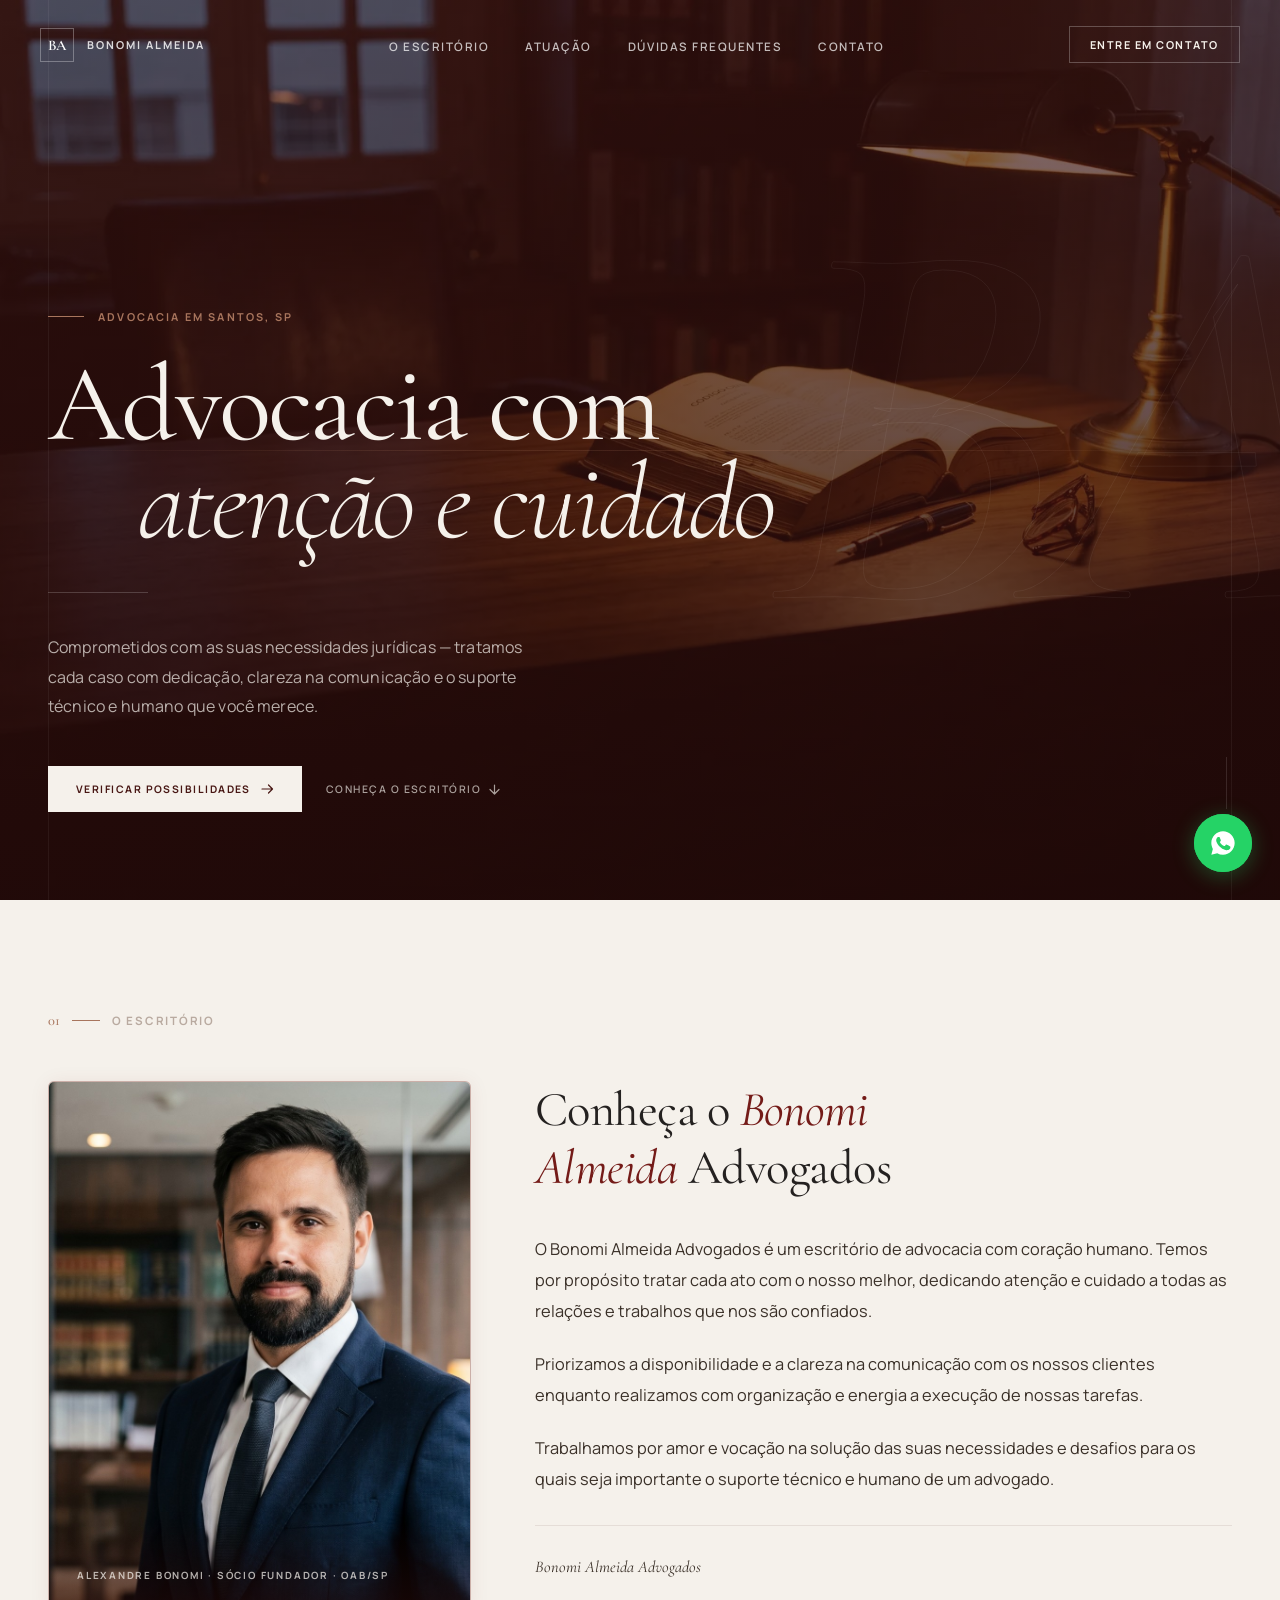
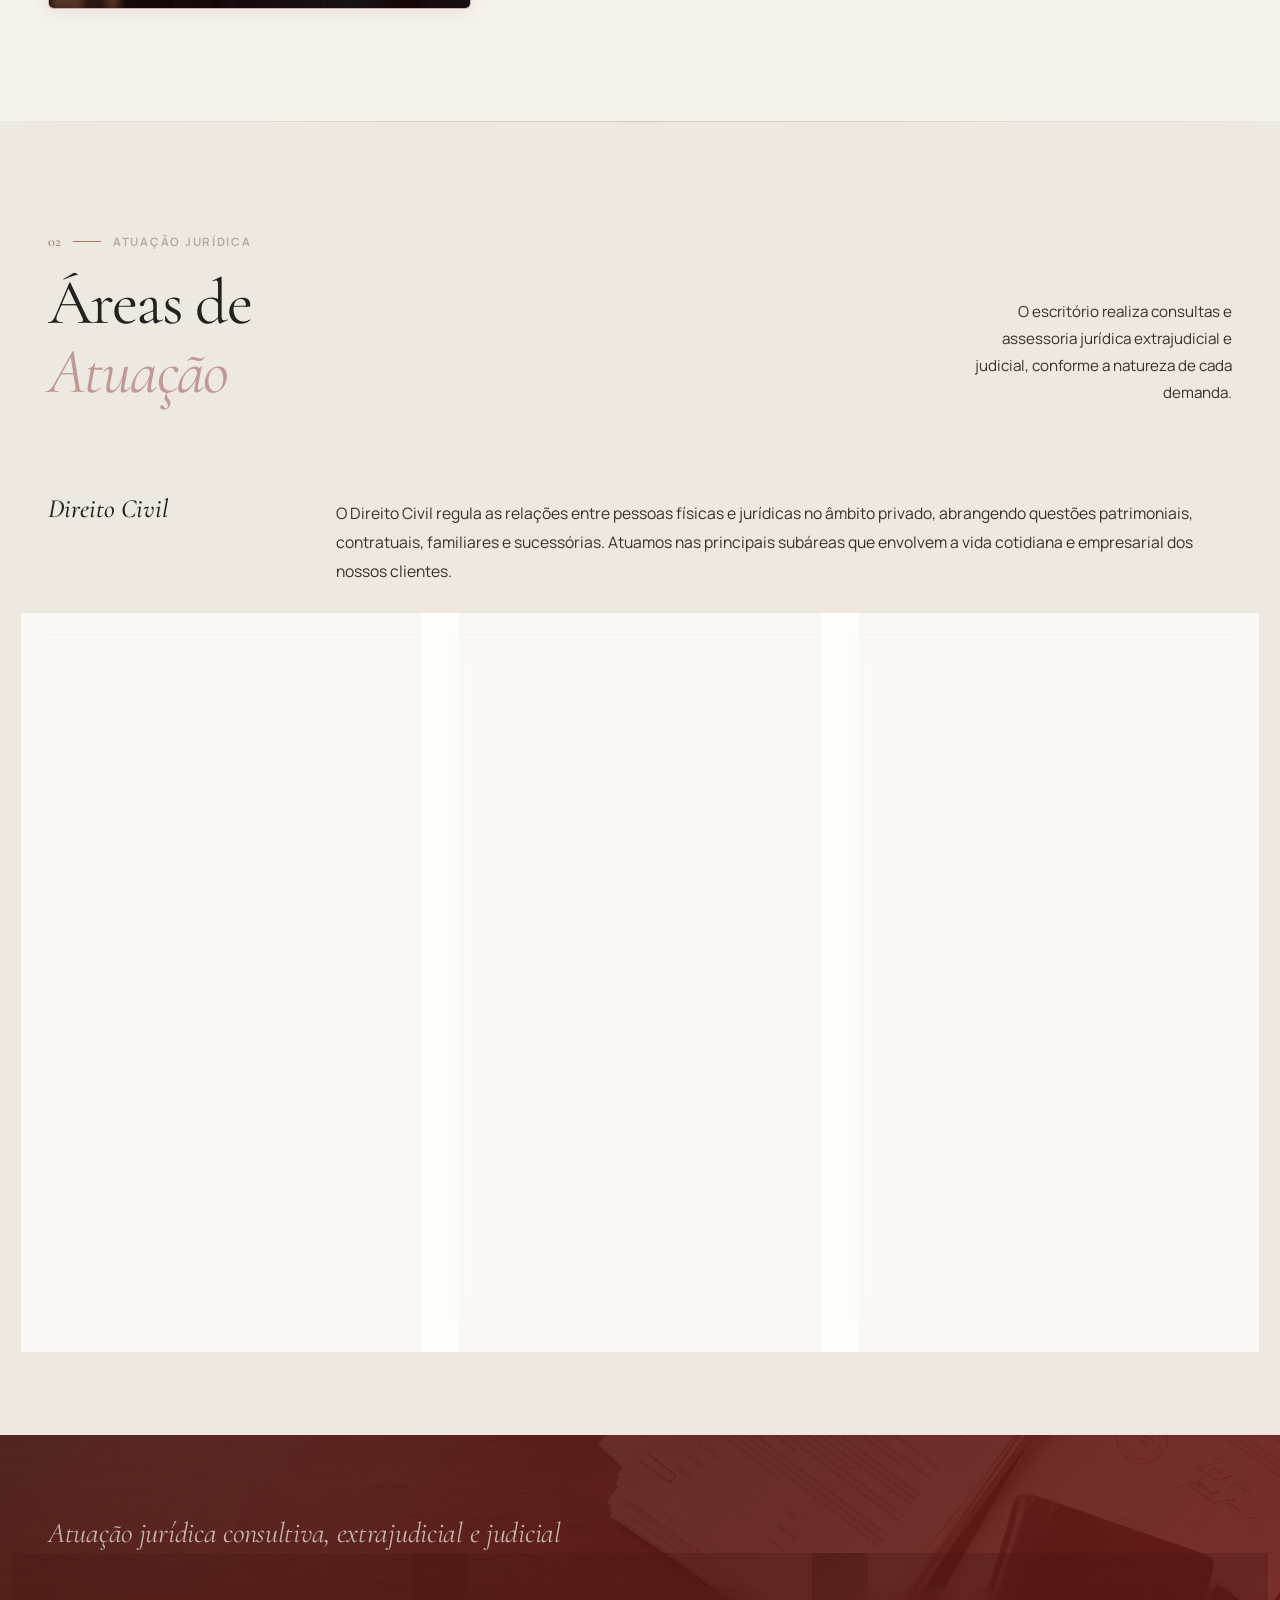
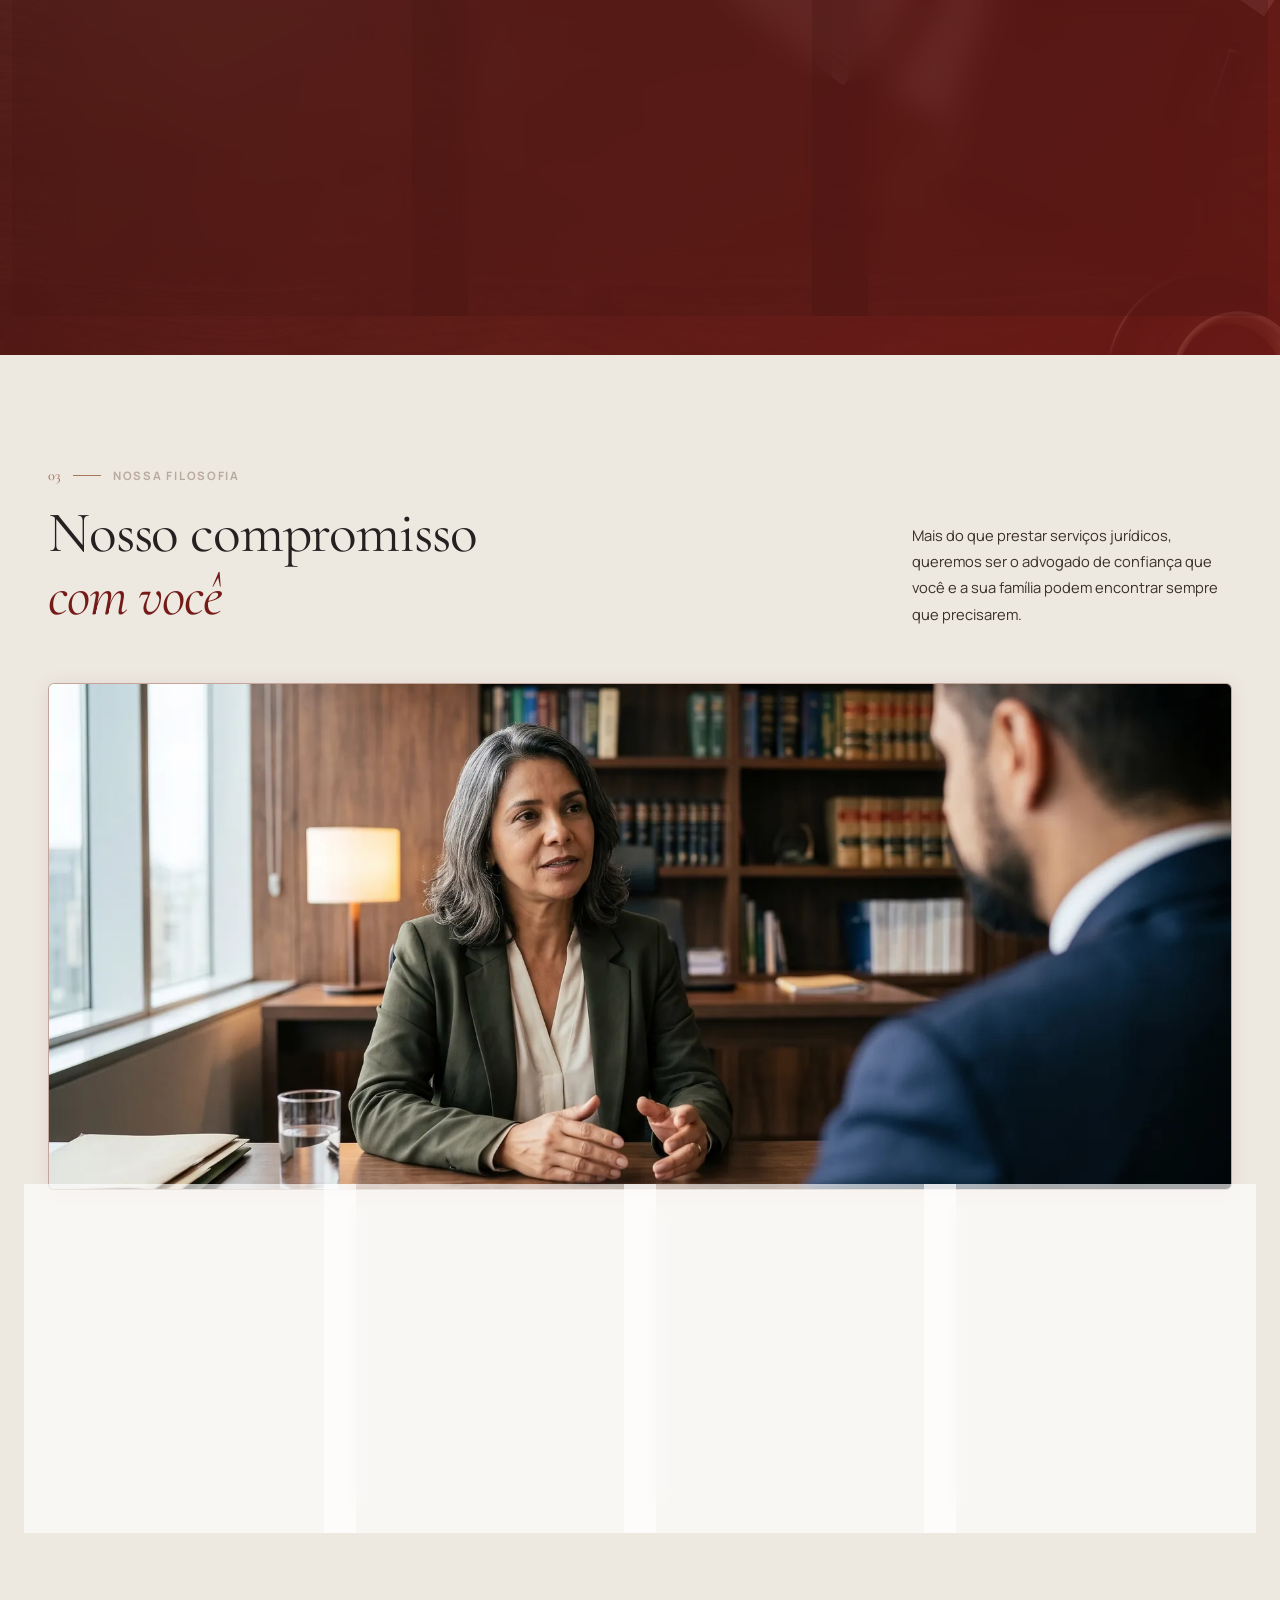
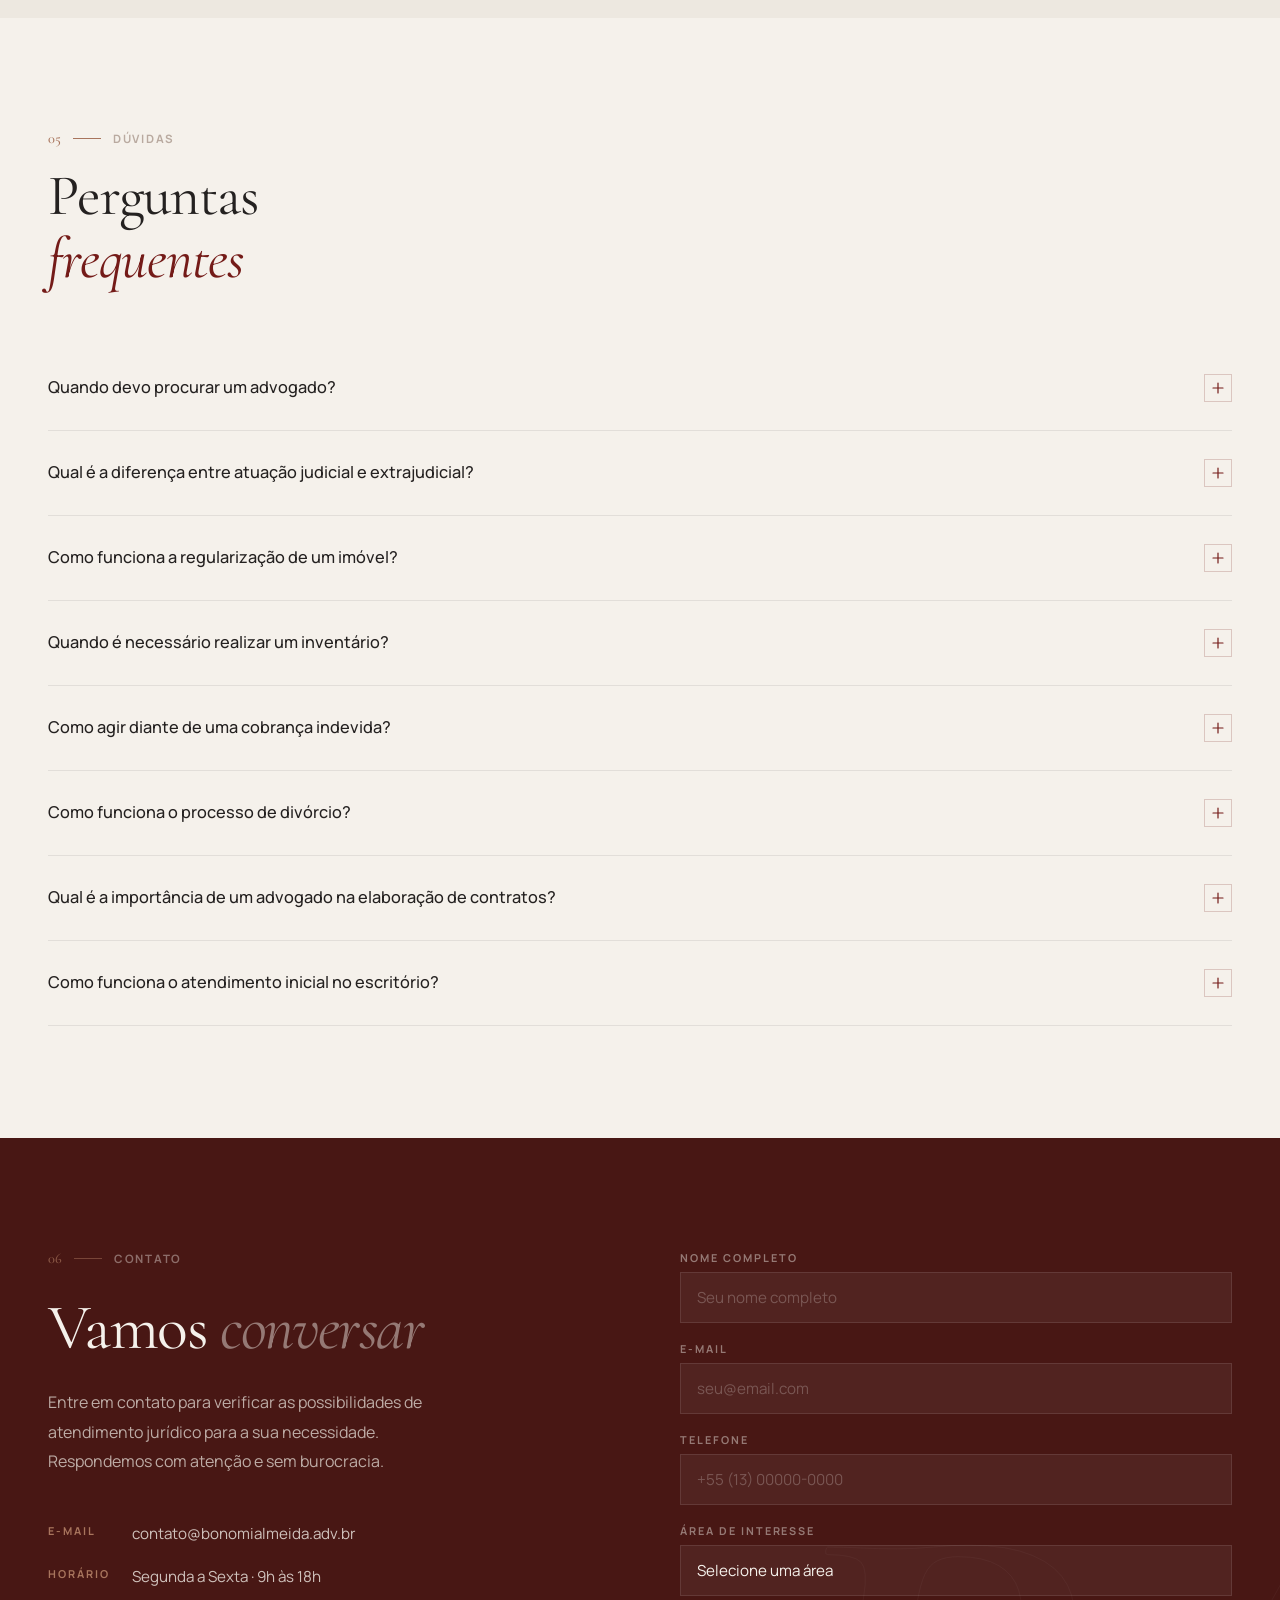
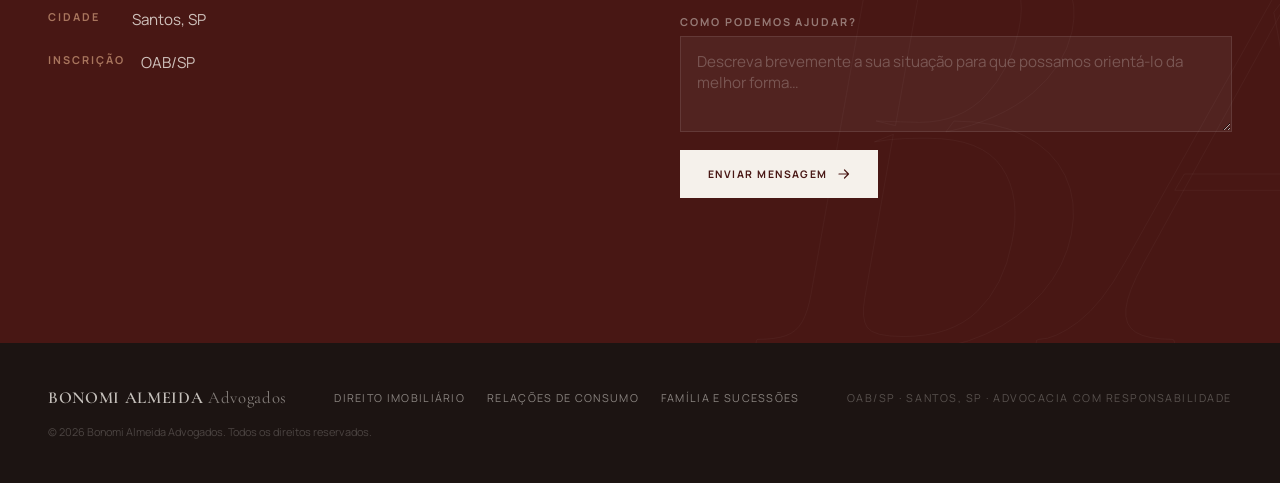
==== commit d01681c2: "Ícones modernos e temáticos nos cards de Nosso Compromisso Co-Authored-By: Claude Opus 5.5 <noreply@" ====
--- a/index.html
+++ b/index.html
@@ -278,39 +278,28 @@
     <div class="commit-grid">
       <div class="commit-item r">
         <div class="commit-icon" aria-hidden="true">
-          <svg width="16" height="16" viewBox="0 0 16 16" fill="none">
-            <circle cx="8" cy="6" r="3" stroke="var(--burg)" stroke-width="1.2"/>
-            <path d="M2 14c0-3.31 2.686-6 6-6s6 2.69 6 6" stroke="var(--burg)" stroke-width="1.2" stroke-linecap="round"/>
-          </svg>
+          <svg width="22" height="22" viewBox="0 0 24 24" fill="none" stroke="currentColor" stroke-width="1.5" stroke-linecap="round" stroke-linejoin="round"><path d="M19 14c1.49-1.46 3-3.21 3-5.5A5.5 5.5 0 0 0 16.5 3c-1.76 0-3 .5-4.5 2-1.5-1.5-2.74-2-4.5-2A5.5 5.5 0 0 0 2 8.5c0 2.3 1.5 4.05 3 5.5l7 7Z"/><path d="M12 5 9.04 7.96a2.17 2.17 0 0 0 0 3.08c.82.82 2.13.85 3 .07l2.07-1.9a2.82 2.82 0 0 1 3.79 0l2.96 2.66"/><path d="m18 15-2-2"/><path d="m15 18-2-2"/></svg>
         </div>
         <h3 class="commit-head">Atendimento Humanizado</h3>
         <p class="commit-text">Tratamos cada pessoa e cada situação com atenção individualizada, reconhecendo a singularidade de cada caso e de cada cliente.</p>
       </div>
       <div class="commit-item r d1">
         <div class="commit-icon" aria-hidden="true">
-          <svg width="16" height="16" viewBox="0 0 16 16" fill="none">
-            <path d="M3 8h10M8 3v10" stroke="var(--burg)" stroke-width="1.2" stroke-linecap="round"/>
-            <circle cx="8" cy="8" r="6.5" stroke="var(--burg)" stroke-width="1.2" opacity=".3"/>
-          </svg>
+          <svg width="22" height="22" viewBox="0 0 24 24" fill="none" stroke="currentColor" stroke-width="1.5" stroke-linecap="round" stroke-linejoin="round"><path d="M14 9a2 2 0 0 1-2 2H6l-4 4V4a2 2 0 0 1 2-2h8a2 2 0 0 1 2 2z"/><path d="M18 9h2a2 2 0 0 1 2 2v11l-4-4h-6a2 2 0 0 1-2-2v-1"/></svg>
         </div>
         <h3 class="commit-head">Comunicação Clara</h3>
         <p class="commit-text">Explicamos o Direito de forma acessível e objetiva, mantendo você sempre informado sobre cada etapa do seu processo.</p>
       </div>
       <div class="commit-item r d2">
         <div class="commit-icon" aria-hidden="true">
-          <svg width="16" height="16" viewBox="0 0 16 16" fill="none">
-            <path d="M2 4h12M2 8h8M2 12h10" stroke="var(--burg)" stroke-width="1.2" stroke-linecap="round"/>
-          </svg>
+          <svg width="22" height="22" viewBox="0 0 24 24" fill="none" stroke="currentColor" stroke-width="1.5" stroke-linecap="round" stroke-linejoin="round"><rect width="8" height="4" x="8" y="2" rx="1"/><path d="M16 4h2a2 2 0 0 1 2 2v14a2 2 0 0 1-2 2H6a2 2 0 0 1-2-2V6a2 2 0 0 1 2-2h2"/><path d="m9 14 2 2 4-4"/></svg>
         </div>
         <h3 class="commit-head">Organização e Dedicação</h3>
         <p class="commit-text">Cuidado técnico e organização rigorosa na condução de cada mandato, com atenção aos prazos e ao acompanhamento sistemático das demandas.</p>
       </div>
       <div class="commit-item r d3">
         <div class="commit-icon" aria-hidden="true">
-          <svg width="16" height="16" viewBox="0 0 16 16" fill="none">
-            <path d="M8 1.5v13M1.5 8h13" stroke="var(--burg)" stroke-width="1.2" stroke-linecap="round" opacity=".3"/>
-            <path d="M8 2C4.686 2 2 4.686 2 8s2.686 6 6 6 6-2.686 6-6-2.686-6-6-6z" stroke="var(--burg)" stroke-width="1.2"/>
-          </svg>
+          <svg width="22" height="22" viewBox="0 0 24 24" fill="none" stroke="currentColor" stroke-width="1.5" stroke-linecap="round" stroke-linejoin="round"><circle cx="12" cy="12" r="10"/><path d="M12 6v6l4 2"/></svg>
         </div>
         <h3 class="commit-head">Disponibilidade</h3>
         <p class="commit-text">Comprometidos com a sua tranquilidade, priorizamos o acesso ao advogado e a resposta ágil às suas dúvidas e necessidades jurídicas.</p>
--- a/assets/site.css
+++ b/assets/site.css
@@ -559,9 +559,18 @@
   transform: translateY(-3px);
 }
 .commit-icon {
-  width: 38px; height: 38px;
-  border: 1px solid rgba(116,27,24,.18);
+  width: 48px; height: 48px;
+  border-radius: 12px;
+  background: rgba(116,27,24,.06);
+  border: 1px solid rgba(116,27,24,.16);
+  color: var(--burg);
   display: grid; place-items: center; flex-shrink: 0;
+  transition: background .35s, color .35s, border-color .35s, transform .35s;
+}
+.commit-icon svg { display: block; }
+.commit-item:hover .commit-icon {
+  background: var(--burg); color: var(--ivory); border-color: var(--burg);
+  transform: translateY(-2px);
 }
 .commit-head {
   font-family: var(--sans);
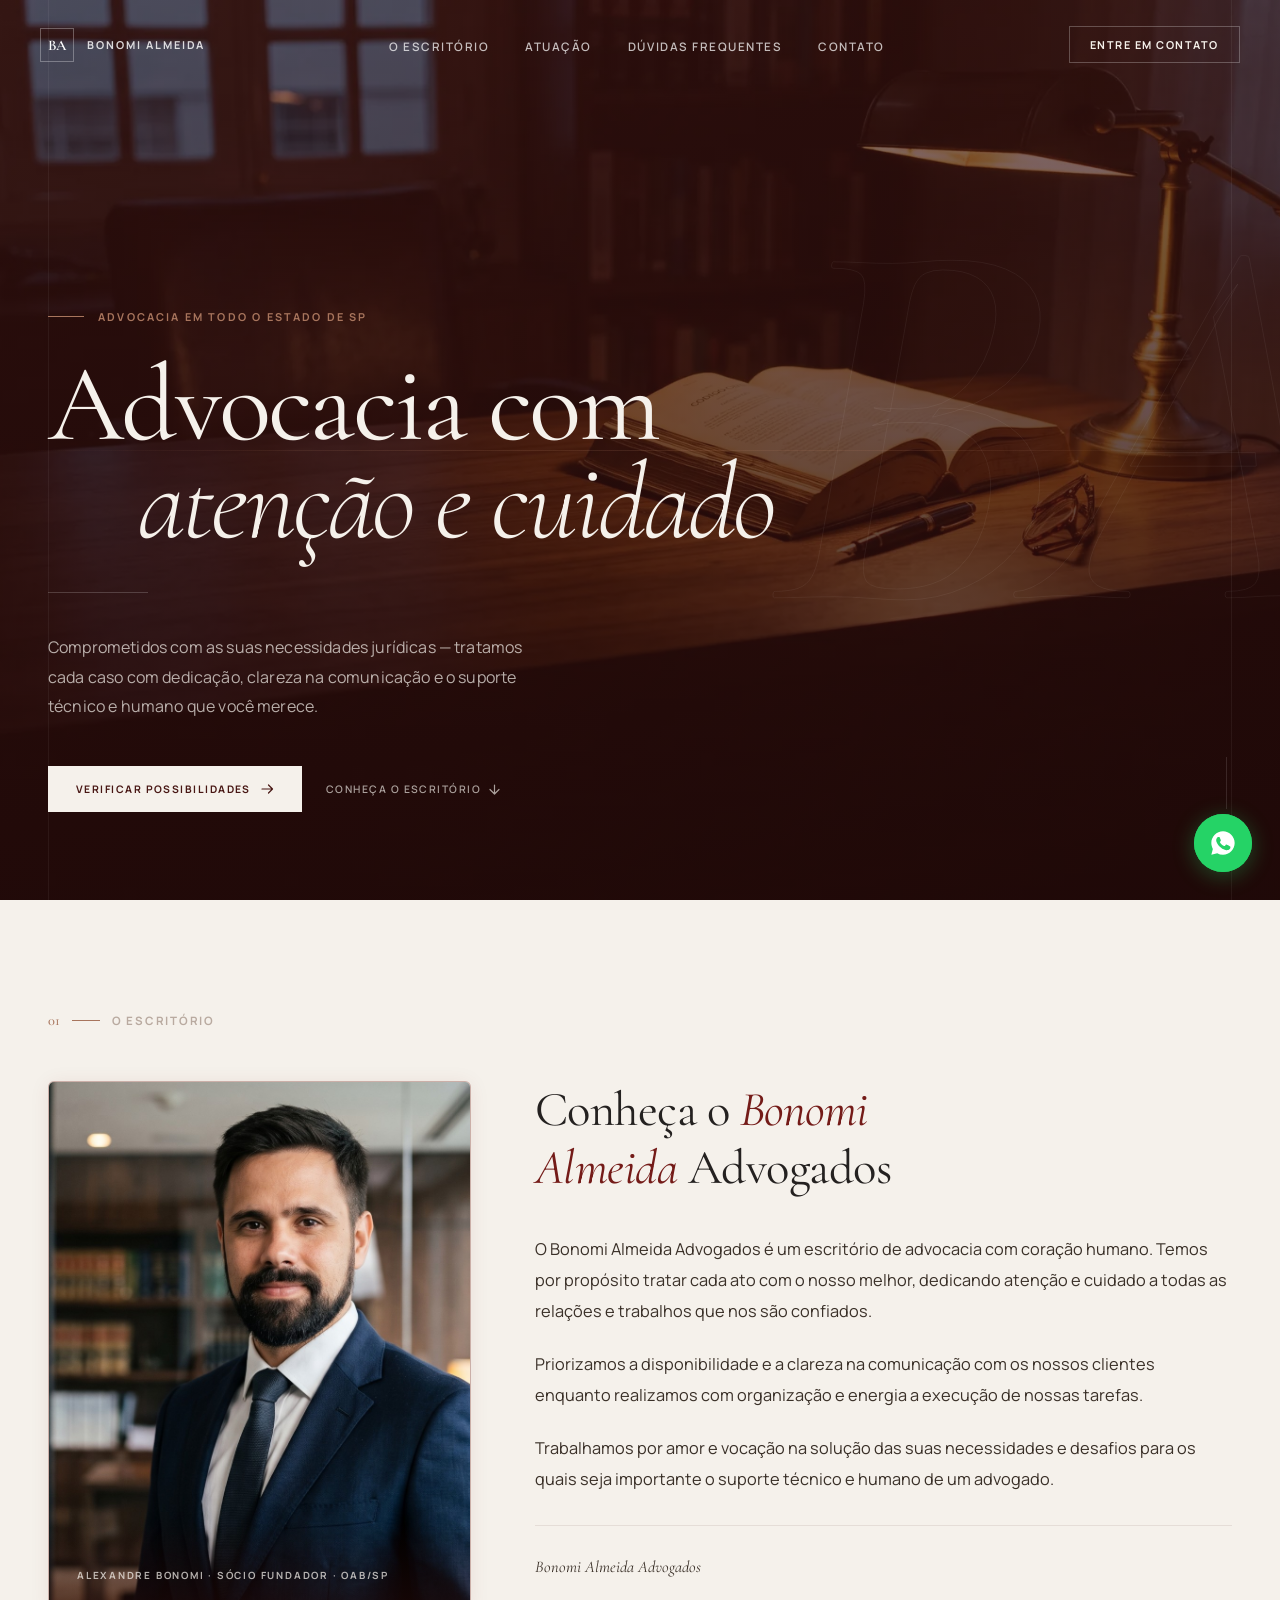
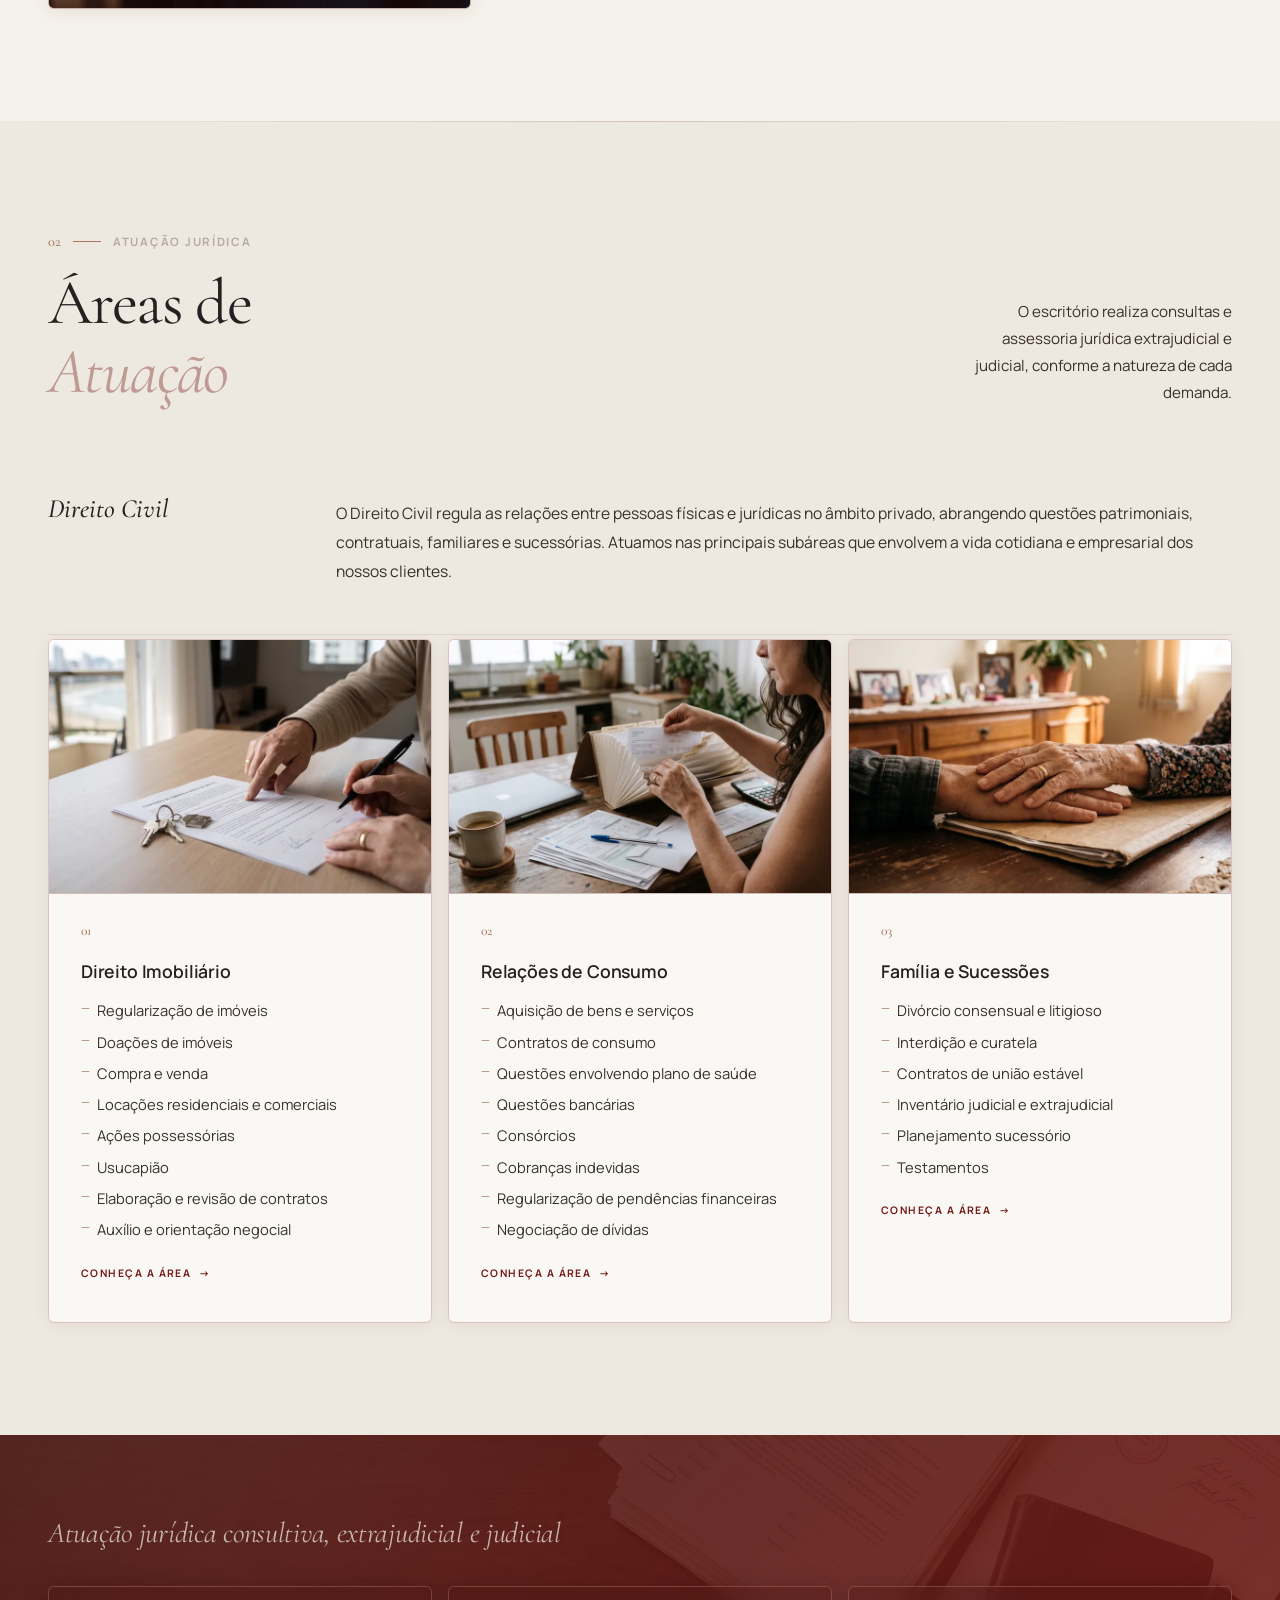
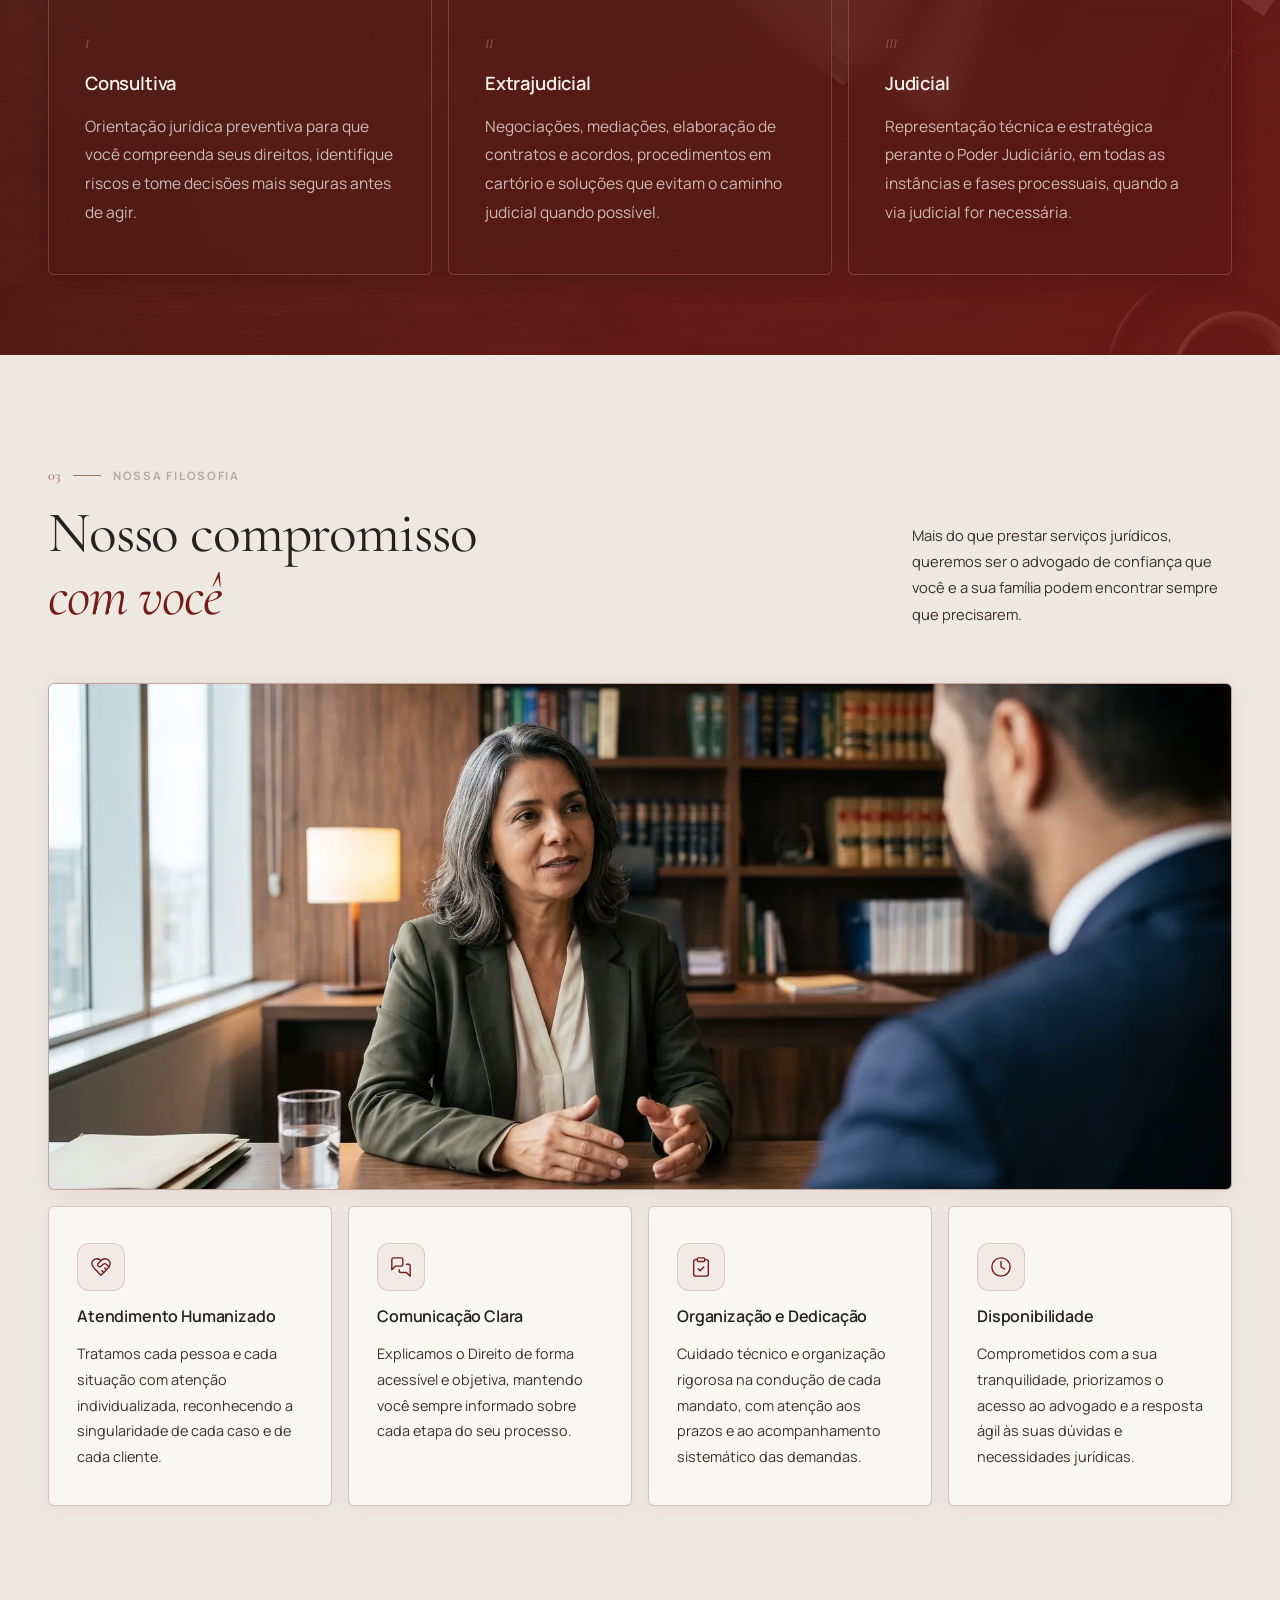
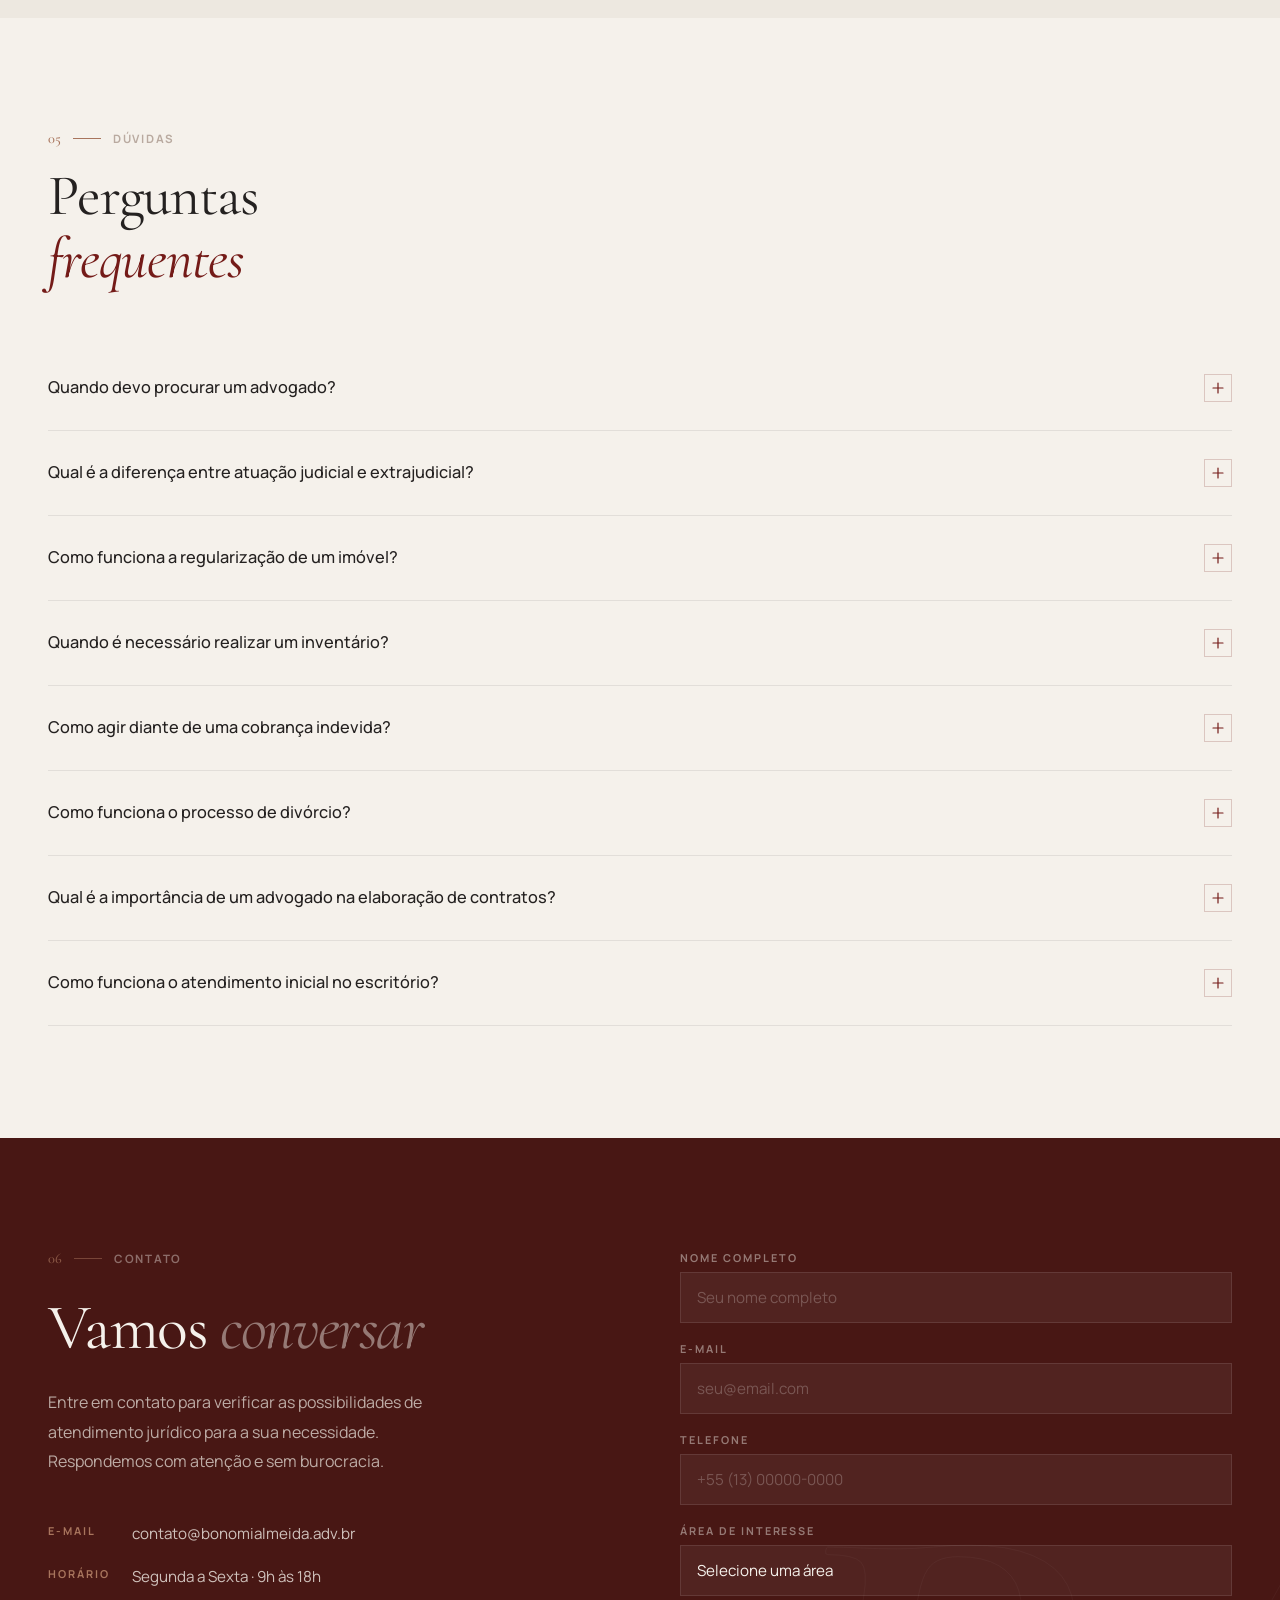
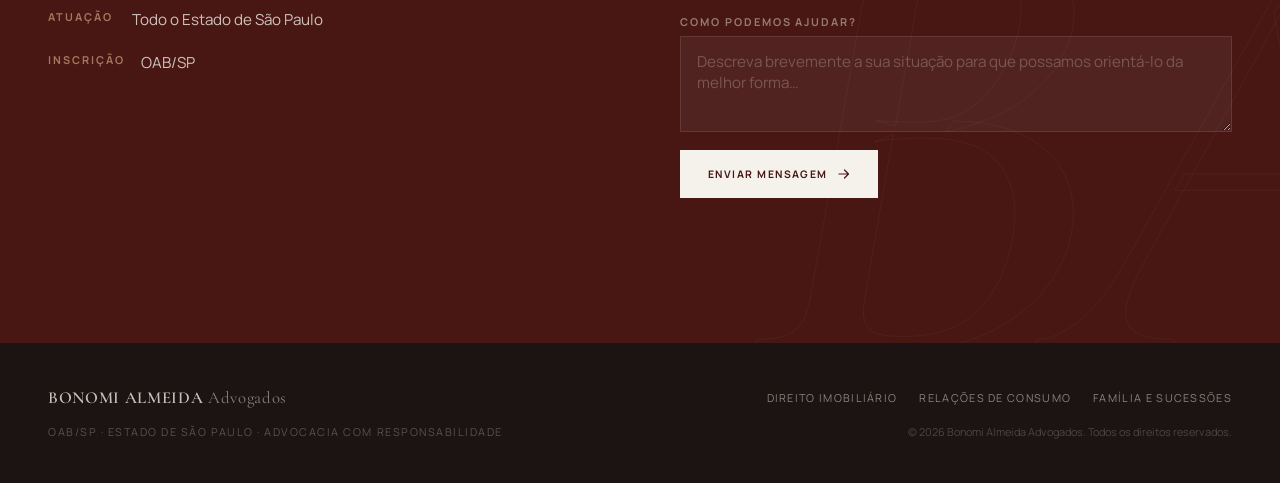
==== commit 7b113582: "Ampliar a atuação comunicada para todo o Estado de São Paulo - Títulos, descrições, H1, eyebrow, con" ====
--- a/index.html
+++ b/index.html
@@ -3,25 +3,25 @@
 <head>
 <meta charset="UTF-8">
 <meta name="viewport" content="width=device-width, initial-scale=1.0, viewport-fit=cover">
-<title>Bonomi Almeida Advogados | Advocacia em Santos, SP</title>
-<meta name="description" content="Bonomi Almeida Advogados — escritório de advocacia em Santos, SP. Atendimento humanizado em Direito Imobiliário, Relações de Consumo, Família, Inventário e Contratos.">
+<title>Bonomi Almeida Advogados | Advocacia no Estado de São Paulo</title>
+<meta name="description" content="Escritório de advocacia com atuação em todo o Estado de São Paulo. Atendimento humanizado em Direito Imobiliário, Relações de Consumo e Família e Sucessões.">
 <meta name="robots" content="index, follow">
 <link rel="canonical" href="https://bonomi-almeida.vercel.app/">
 <!-- Open Graph -->
 <meta property="og:type" content="website">
 <meta property="og:locale" content="pt_BR">
 <meta property="og:site_name" content="Bonomi Almeida Advogados">
-<meta property="og:title" content="Bonomi Almeida Advogados | Advocacia em Santos, SP">
-<meta property="og:description" content="Escritório de advocacia em Santos, SP com atendimento humanizado. Direito Imobiliário, Relações de Consumo, Família e Sucessões.">
+<meta property="og:title" content="Bonomi Almeida Advogados | Advocacia no Estado de São Paulo">
+<meta property="og:description" content="Escritório de advocacia com atuação em todo o Estado de São Paulo e atendimento humanizado. Direito Imobiliário, Relações de Consumo, Família e Sucessões.">
 <meta property="og:url" content="https://bonomi-almeida.vercel.app/">
 <meta property="og:image" content="https://bonomi-almeida.vercel.app/assets/og-bonomi-almeida.jpg">
 <meta property="og:image:width" content="1200">
 <meta property="og:image:height" content="630">
-<meta property="og:image:alt" content="Bonomi Almeida Advogados — Escritório de advocacia em Santos, SP">
+<meta property="og:image:alt" content="Bonomi Almeida Advogados — Escritório de advocacia no Estado de São Paulo">
 <!-- Twitter Card -->
 <meta name="twitter:card" content="summary_large_image">
-<meta name="twitter:title" content="Bonomi Almeida Advogados | Advocacia em Santos, SP">
-<meta name="twitter:description" content="Escritório de advocacia em Santos, SP com atendimento humanizado em Direito Imobiliário, Família e Sucessões.">
+<meta name="twitter:title" content="Bonomi Almeida Advogados | Advocacia no Estado de São Paulo">
+<meta name="twitter:description" content="Escritório de advocacia com atuação em todo o Estado de São Paulo. Direito Imobiliário, Relações de Consumo, Família e Sucessões.">
 <meta name="twitter:image" content="https://bonomi-almeida.vercel.app/assets/og-bonomi-almeida.jpg">
 <!-- Favicons -->
 <link rel="icon" type="image/svg+xml" href="favicon.svg">
@@ -74,7 +74,7 @@
   <div class="hero-content">
     <div class="hero-eyebrow">
       <div class="eyebrow-bar" aria-hidden="true"></div>
-      <span class="eyebrow-text">Advocacia em Santos, SP</span>
+      <span class="eyebrow-text">Advocacia em todo o Estado de SP</span>
     </div>
 
     <h1 class="hero-headline" id="hero-h1">
@@ -126,7 +126,7 @@
       <div class="about-visual r">
         <img
           src="assets/alexandre-bonomi.jpg"
-          alt="Alexandre Bonomi, advogado e sócio fundador do Bonomi Almeida Advogados em Santos, SP"
+          alt="Alexandre Bonomi, advogado e sócio fundador do Bonomi Almeida Advogados"
           width="720" height="960"
           loading="lazy">
         <div class="about-visual-caption">
@@ -448,8 +448,8 @@
             <span class="ci-val">Segunda a Sexta · 9h às 18h</span>
           </div>
           <div class="ci">
-            <span class="ci-lbl">Cidade</span>
-            <span class="ci-val">Santos, SP</span>
+            <span class="ci-lbl">Atuação</span>
+            <span class="ci-val">Todo o Estado de São Paulo</span>
           </div>
           <div class="ci">
             <span class="ci-lbl">Inscrição</span>
@@ -508,7 +508,7 @@
       <a href="relacoes-de-consumo/">Relações de Consumo</a>
       <a href="familia-e-sucessoes/">Família e Sucessões</a>
     </nav>
-    <div class="footer-oab">OAB/SP · Santos, SP · Advocacia com responsabilidade</div>
+    <div class="footer-oab">OAB/SP · Estado de São Paulo · Advocacia com responsabilidade</div>
     <div class="footer-copy">© 2026 Bonomi Almeida Advogados. Todos os direitos reservados.</div>
   </div>
 </footer>
@@ -566,18 +566,15 @@
         "Contratos Imobiliários",
         "Cobranças Indevidas"
       ],
-      "areaServed": [
-        {"@type": "City", "name": "Santos"},
-        {"@type": "AdministrativeArea", "name": "São Paulo"}
-      ],
+      "areaServed": {"@type": "State", "name": "São Paulo", "containedInPlace": {"@type": "Country", "name": "Brasil"}},
       "sameAs": []
     },
     {
       "@type": "WebPage",
       "@id": "https://bonomi-almeida.vercel.app/#webpage",
       "url": "https://bonomi-almeida.vercel.app/",
-      "name": "Bonomi Almeida Advogados | Advocacia em Santos, SP",
-      "description": "Bonomi Almeida Advogados — escritório em Santos, SP com atendimento humanizado em Direito Imobiliário, Relações de Consumo e Direito de Família e Sucessões.",
+      "name": "Bonomi Almeida Advogados | Advocacia no Estado de São Paulo",
+      "description": "Bonomi Almeida Advogados — escritório com atuação em todo o Estado de São Paulo e atendimento humanizado em Direito Imobiliário, Relações de Consumo e Direito de Família e Sucessões.",
       "isPartOf": {"@id": "https://bonomi-almeida.vercel.app/#website"},
       "about": {"@id": "https://bonomi-almeida.vercel.app/#organization"},
       "inLanguage": "pt-BR"
--- a/assets/site.css
+++ b/assets/site.css
@@ -924,3 +924,8 @@
   color: rgba(245,241,235,.5); text-decoration: none; transition: color .2s;
 }
 .footer-links a:hover { color: var(--ivory); }
+
+@media (max-width: 380px) {
+  .eyebrow-text { letter-spacing: .12em; }
+  .eyebrow-bar { width: 24px; }
+}
